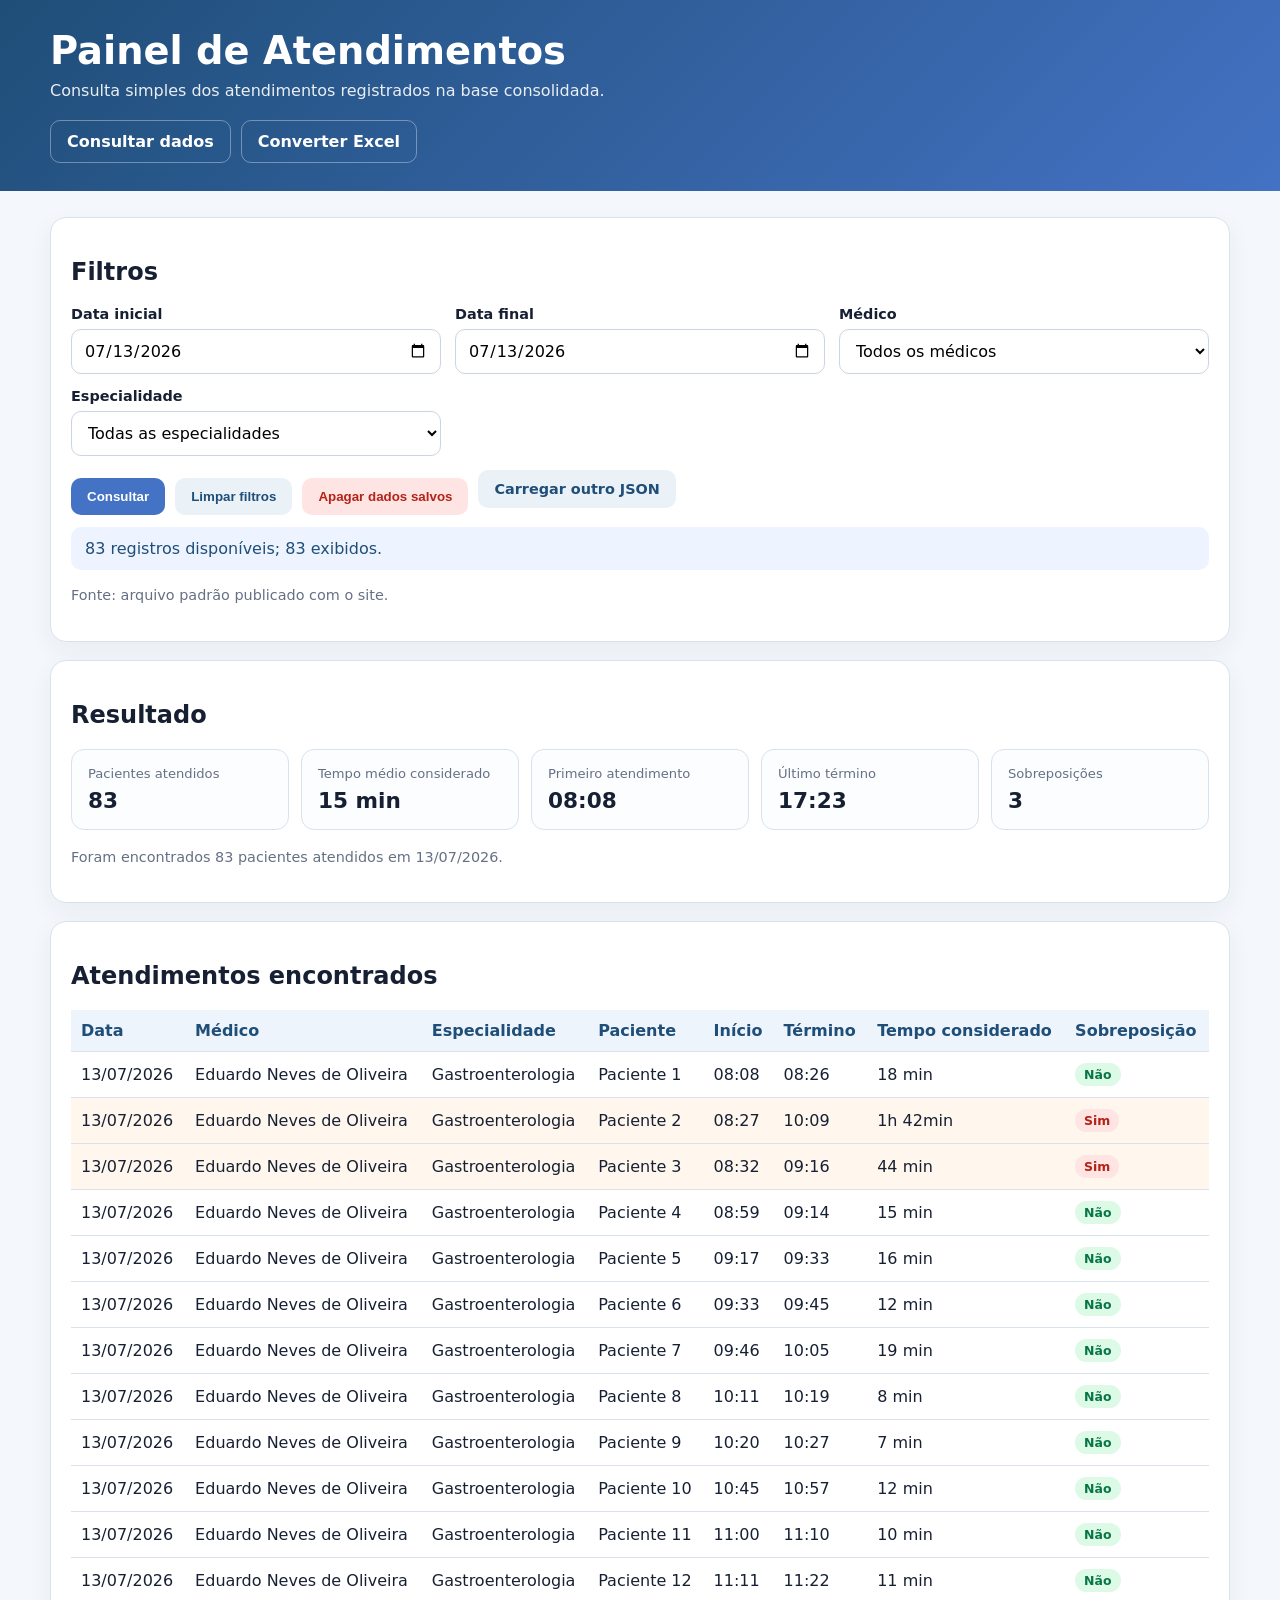
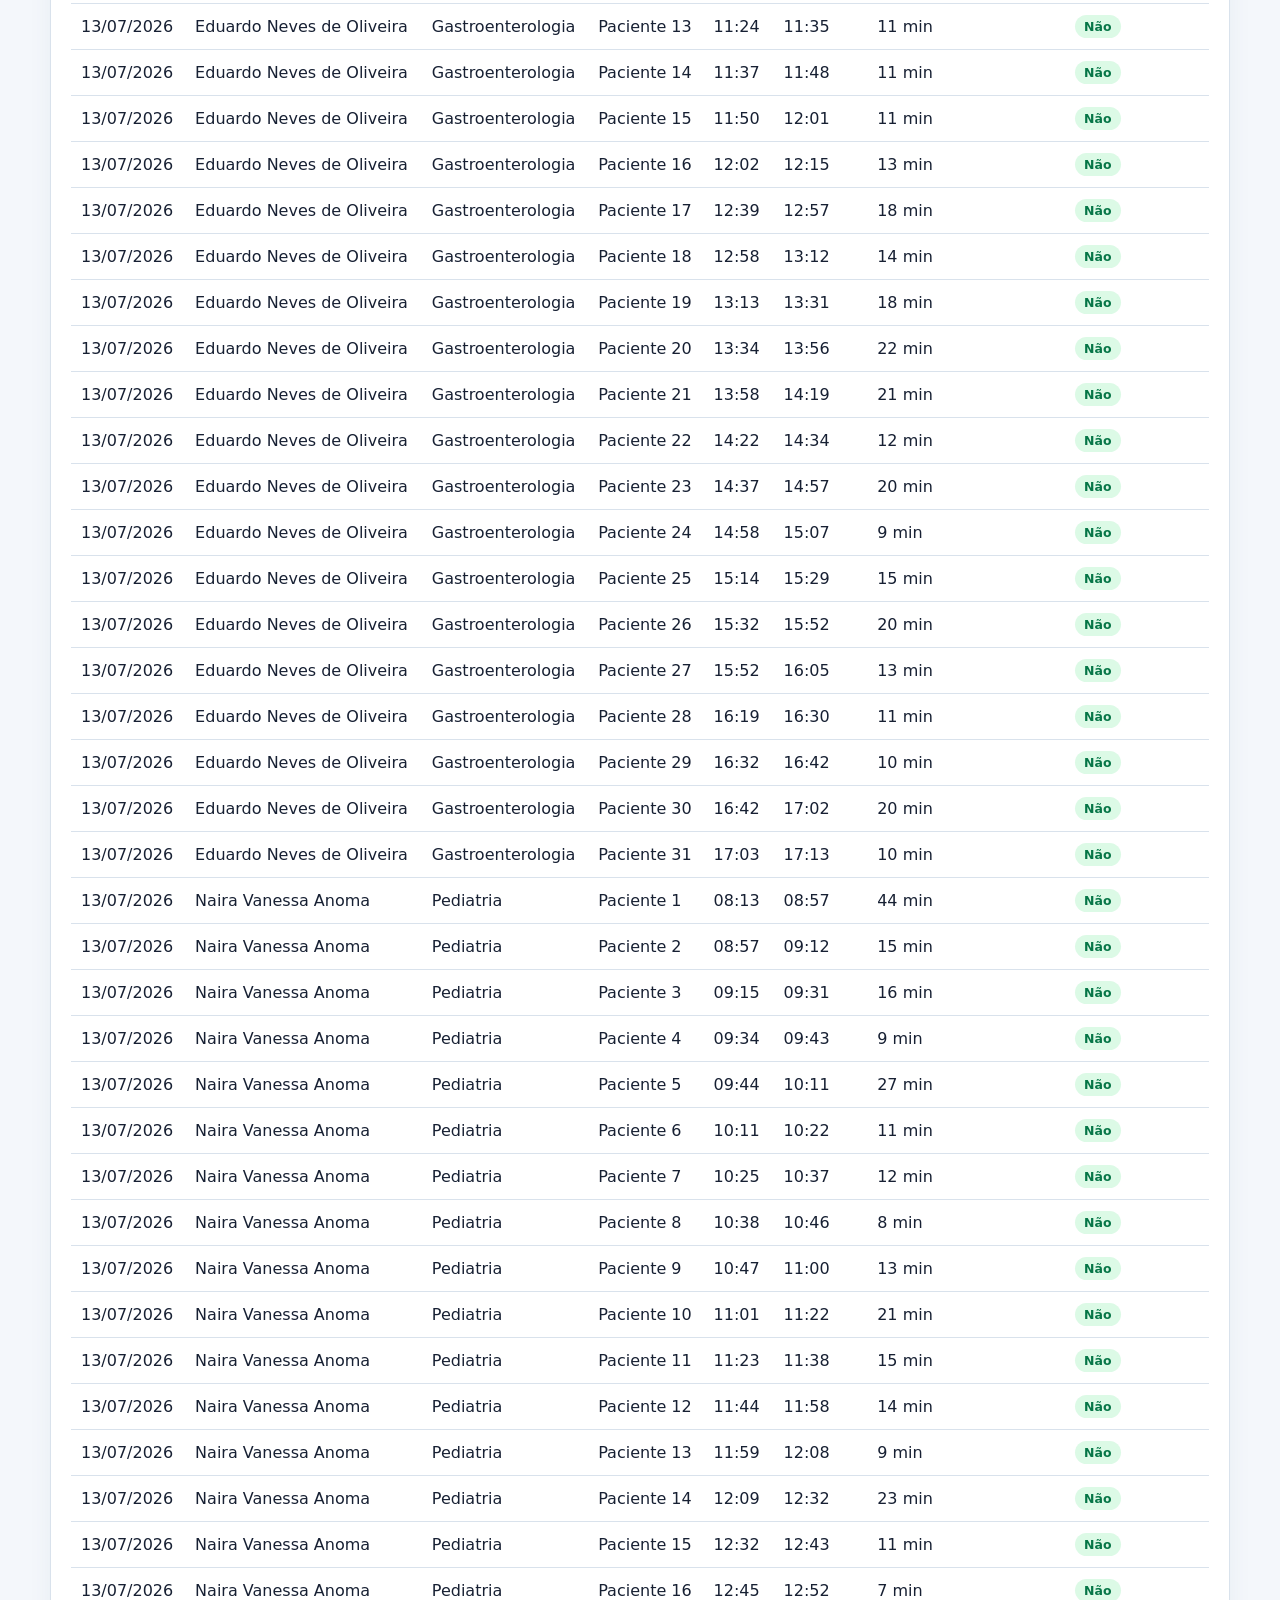
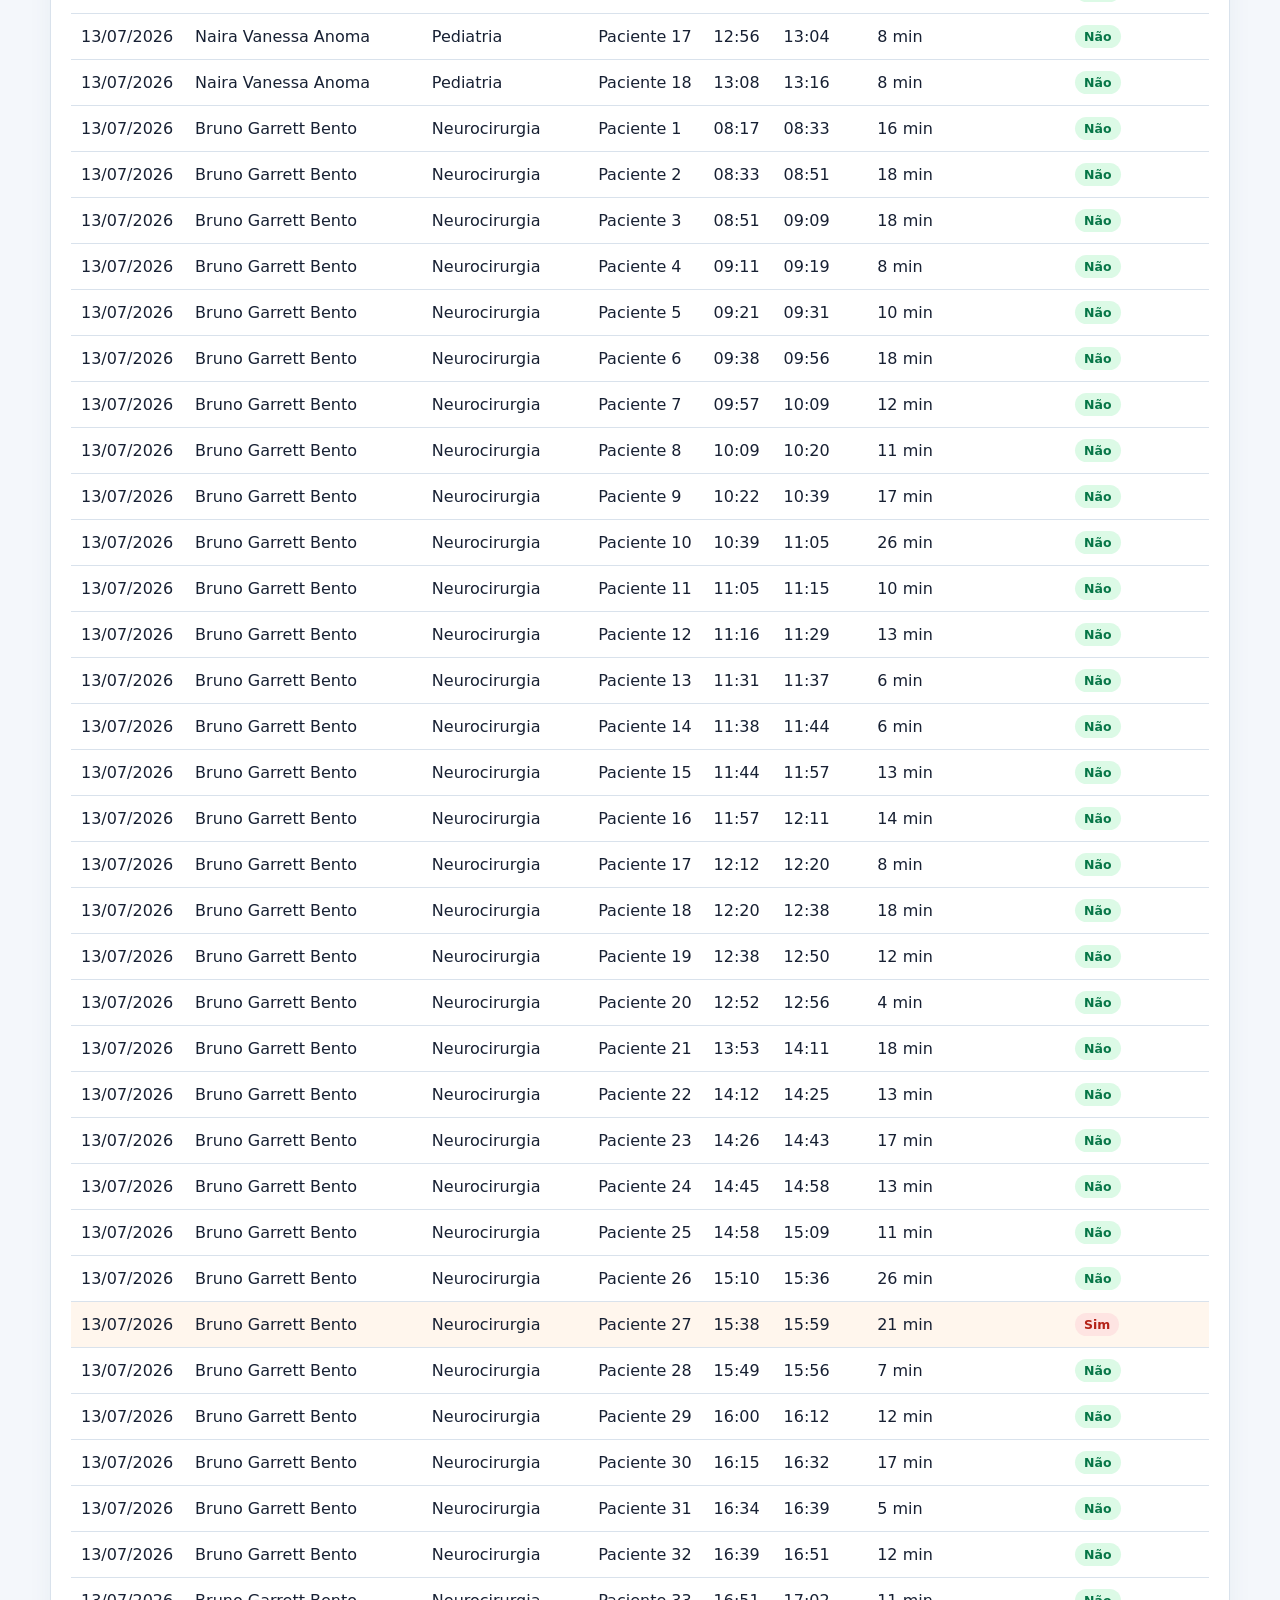
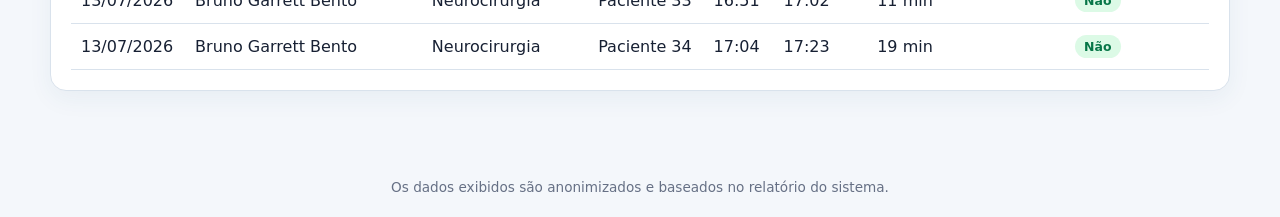
==== index.html @ b9edc555 "Add files via upload" ====
<!doctype html>
<html lang="pt-BR">
<head>
  <meta charset="utf-8">
  <meta name="viewport" content="width=device-width,initial-scale=1">
  <title>Painel de Atendimentos</title>
  <link rel="stylesheet" href="styles.css">
</head>
<body>
<header>
  <div class="header-inner">
    <h1>Painel de Atendimentos</h1>
    <p>Consulta simples dos atendimentos registrados na base consolidada.</p>
    <nav>
      <a href="index.html">Consultar dados</a>
      <a href="converter.html">Converter Excel</a>
    </nav>
  </div>
</header>

<main>
  <section class="card">
    <h2>Filtros</h2>
    <div class="grid">
      <div class="field">
        <label for="startDateFilter">Data inicial</label>
        <input id="startDateFilter" type="date">
      </div>
      <div class="field">
        <label for="endDateFilter">Data final</label>
        <input id="endDateFilter" type="date">
      </div>
      <div class="field">
        <label for="doctorFilter">Médico</label>
        <select id="doctorFilter"><option value="">Todos os médicos</option></select>
      </div>
      <div class="field">
        <label for="specialtyFilter">Especialidade</label>
        <select id="specialtyFilter"><option value="">Todas as especialidades</option></select>
      </div>
      <div class="field full actions">
        <button id="applyButton" class="button">Consultar</button>
        <button id="clearButton" class="button secondary">Limpar filtros</button>
        <button id="clearSavedButton" class="button danger">Apagar dados salvos</button>
        <label class="button secondary" for="jsonFile">Carregar outro JSON</label>
        <input id="jsonFile" class="hidden" type="file" accept=".json">
      </div>
    </div>
    <div id="status" class="status">Carregando dados...</div>
    <p id="sourceInfo" class="note"></p>
  </section>

  <section class="card">
    <h2>Resultado</h2>
    <div class="kpis">
      <div class="kpi"><span>Pacientes atendidos</span><strong id="patientCount">0</strong></div>
      <div class="kpi"><span>Tempo médio considerado</span><strong id="averageTime">—</strong></div>
      <div class="kpi"><span>Primeiro atendimento</span><strong id="firstTime">—</strong></div>
      <div class="kpi"><span>Último término</span><strong id="lastTime">—</strong></div>
      <div class="kpi"><span>Sobreposições</span><strong id="overlapCount">0</strong></div>
    </div>
    <p id="answerText" class="note" style="margin-top:16px"></p>
  </section>

  <section class="card">
    <h2>Atendimentos encontrados</h2>
    <div class="table-wrap">
      <table>
        <thead>
          <tr>
            <th>Data</th><th>Médico</th><th>Especialidade</th><th>Paciente</th>
            <th>Início</th><th>Término</th><th>Tempo considerado</th><th>Sobreposição</th>
          </tr>
        </thead>
        <tbody id="resultsBody"></tbody>
      </table>
    </div>
  </section>
</main>

<footer>Os dados exibidos são anonimizados e baseados no relatório do sistema.</footer>
<script src="painel.js"></script>
</body>
</html>
---- styles.css ----
:root {
  --bg: #f4f7fb;
  --card: #ffffff;
  --primary: #1f4e78;
  --primary-2: #4472c4;
  --text: #172033;
  --muted: #667085;
  --line: #d9e2ec;
  --warning: #fff4df;
  --danger: #b42318;
  --success: #067647;
}
* { box-sizing: border-box; }
body {
  margin: 0;
  font-family: Inter, system-ui, -apple-system, BlinkMacSystemFont, "Segoe UI", sans-serif;
  background: var(--bg);
  color: var(--text);
}
header {
  background: linear-gradient(135deg, var(--primary), var(--primary-2));
  color: white;
  padding: 28px 20px;
}
.header-inner, main {
  width: min(1180px, calc(100% - 32px));
  margin: 0 auto;
}
h1 { margin: 0 0 8px; font-size: clamp(1.6rem, 3vw, 2.4rem); }
header p { margin: 0; opacity: .9; }
nav {
  display: flex;
  flex-wrap: wrap;
  gap: 10px;
  margin-top: 20px;
}
nav a, .button {
  display: inline-flex;
  align-items: center;
  justify-content: center;
  border: 0;
  border-radius: 10px;
  padding: 11px 16px;
  font-weight: 700;
  cursor: pointer;
  text-decoration: none;
  transition: .2s ease;
}
nav a {
  color: white;
  border: 1px solid rgba(255,255,255,.35);
}
nav a:hover { background: rgba(255,255,255,.14); }
main { padding: 26px 0 48px; }
.card {
  background: var(--card);
  border: 1px solid var(--line);
  border-radius: 16px;
  padding: 20px;
  box-shadow: 0 8px 24px rgba(31, 78, 120, .06);
  margin-bottom: 18px;
}
.grid {
  display: grid;
  grid-template-columns: repeat(12, 1fr);
  gap: 14px;
}
.field { grid-column: span 4; }
.field.full { grid-column: 1 / -1; }
label {
  display: block;
  font-weight: 700;
  font-size: .9rem;
  margin-bottom: 7px;
}
input, select {
  width: 100%;
  border: 1px solid #cbd5e1;
  border-radius: 10px;
  padding: 11px 12px;
  background: white;
  font: inherit;
}
input:focus, select:focus {
  outline: 3px solid rgba(68,114,196,.16);
  border-color: var(--primary-2);
}
.button {
  background: var(--primary-2);
  color: white;
}
.button:hover { filter: brightness(.94); }
.button.secondary {
  background: #eaf2f8;
  color: var(--primary);
}
.button.danger {
  background: #fee4e2;
  color: var(--danger);
}
.actions { display: flex; flex-wrap: wrap; gap: 10px; align-items: end; }
.drop-zone {
  border: 2px dashed #9fb3c8;
  border-radius: 14px;
  padding: 30px;
  text-align: center;
  background: #f8fbff;
}
.drop-zone.dragging {
  border-color: var(--primary-2);
  background: #eef5ff;
}
.status {
  margin-top: 12px;
  padding: 12px 14px;
  border-radius: 10px;
  background: #eef4ff;
  color: var(--primary);
}
.status.error { background: #fee4e2; color: var(--danger); }
.kpis {
  display: grid;
  grid-template-columns: repeat(5, minmax(0, 1fr));
  gap: 12px;
}
.kpi {
  padding: 16px;
  border: 1px solid var(--line);
  border-radius: 13px;
  background: #fbfdff;
}
.kpi span {
  display: block;
  color: var(--muted);
  font-size: .82rem;
  margin-bottom: 7px;
}
.kpi strong { font-size: 1.35rem; }
.table-wrap { overflow-x: auto; }
table {
  width: 100%;
  border-collapse: collapse;
  min-width: 880px;
}
th, td {
  border-bottom: 1px solid var(--line);
  padding: 11px 10px;
  text-align: left;
  white-space: nowrap;
}
th {
  background: #eef4fb;
  color: var(--primary);
  position: sticky;
  top: 0;
}
tr.overlap { background: #fff6ed; }
.badge {
  display: inline-block;
  padding: 4px 9px;
  border-radius: 999px;
  font-size: .78rem;
  font-weight: 800;
}
.badge.yes { background: #fee4e2; color: var(--danger); }
.badge.no { background: #dcfae6; color: var(--success); }
.note {
  color: var(--muted);
  font-size: .9rem;
  line-height: 1.55;
}
.hidden { display: none !important; }
footer {
  color: var(--muted);
  text-align: center;
  padding: 22px;
  font-size: .85rem;
}
@media (max-width: 850px) {
  .field { grid-column: 1 / -1; }
  .kpis { grid-template-columns: repeat(2, minmax(0, 1fr)); }
}
@media (max-width: 520px) {
  .kpis { grid-template-columns: 1fr; }
  .card { padding: 15px; }
}
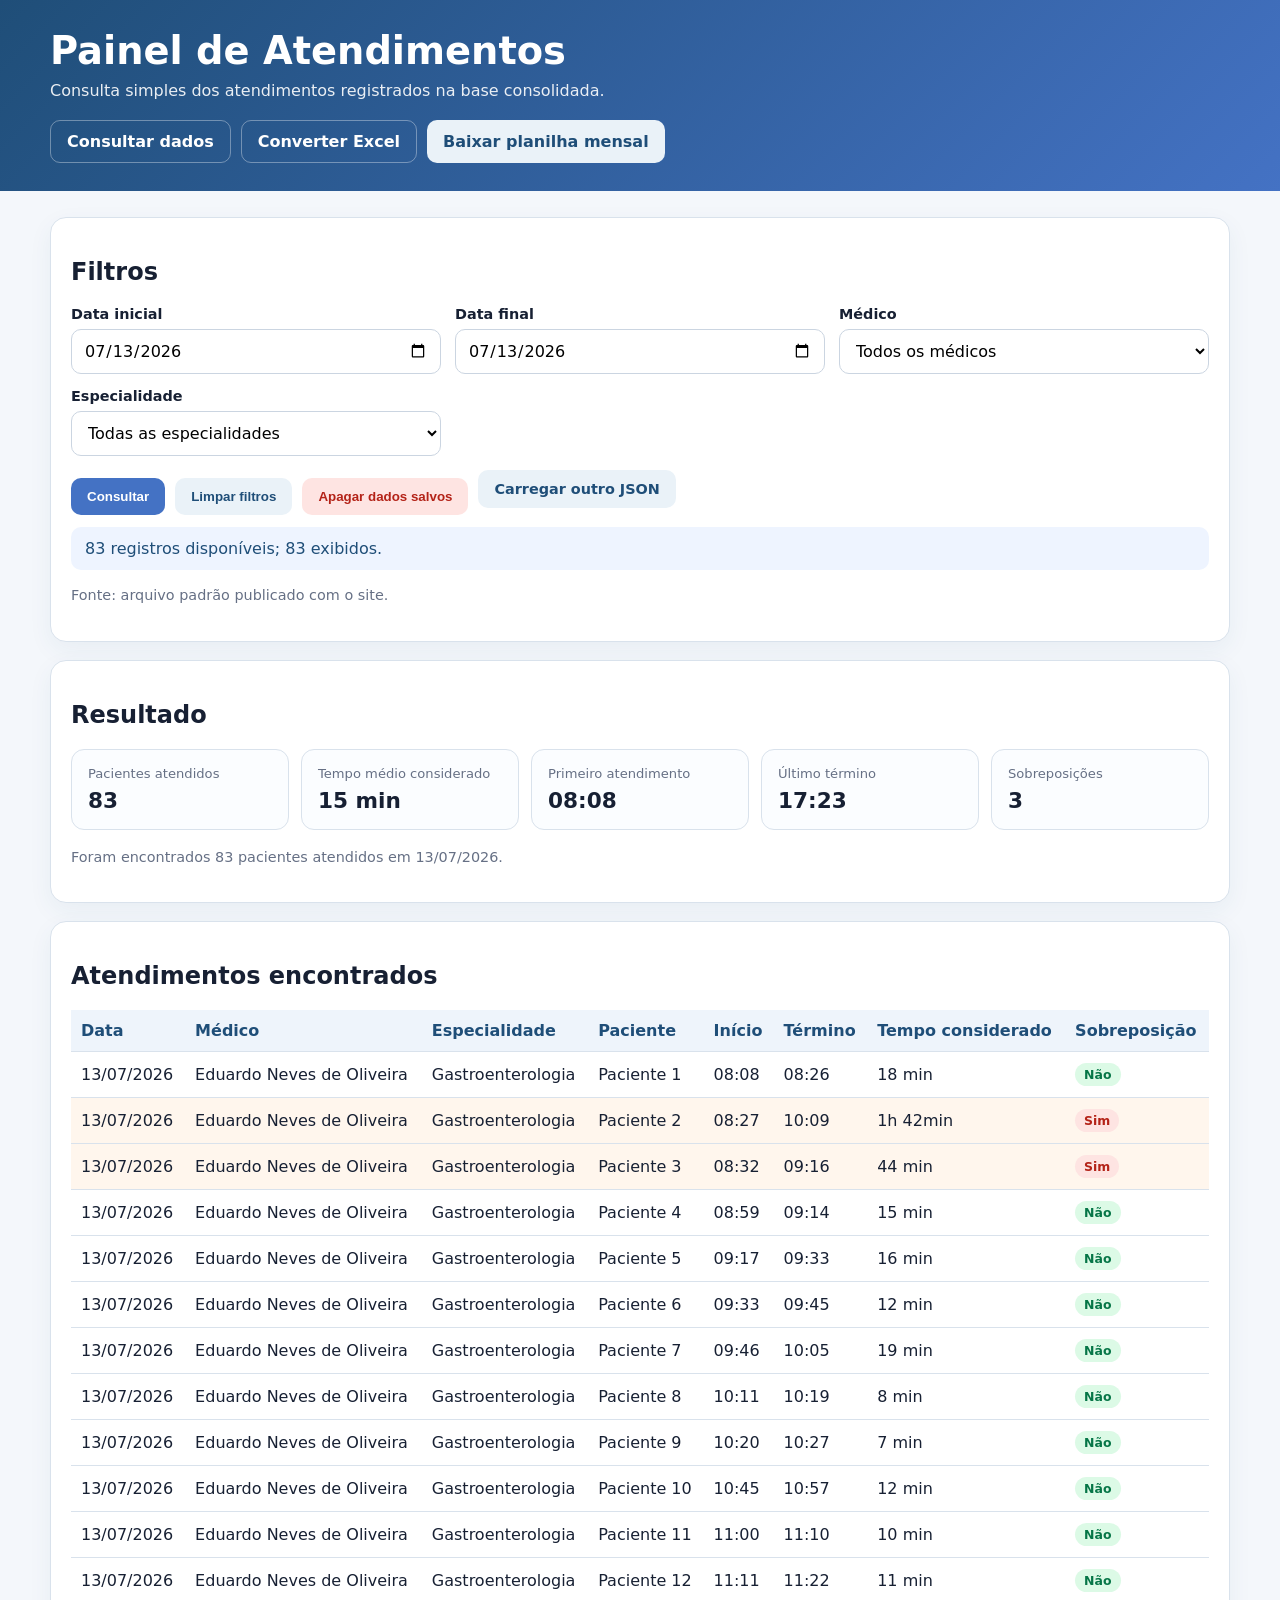
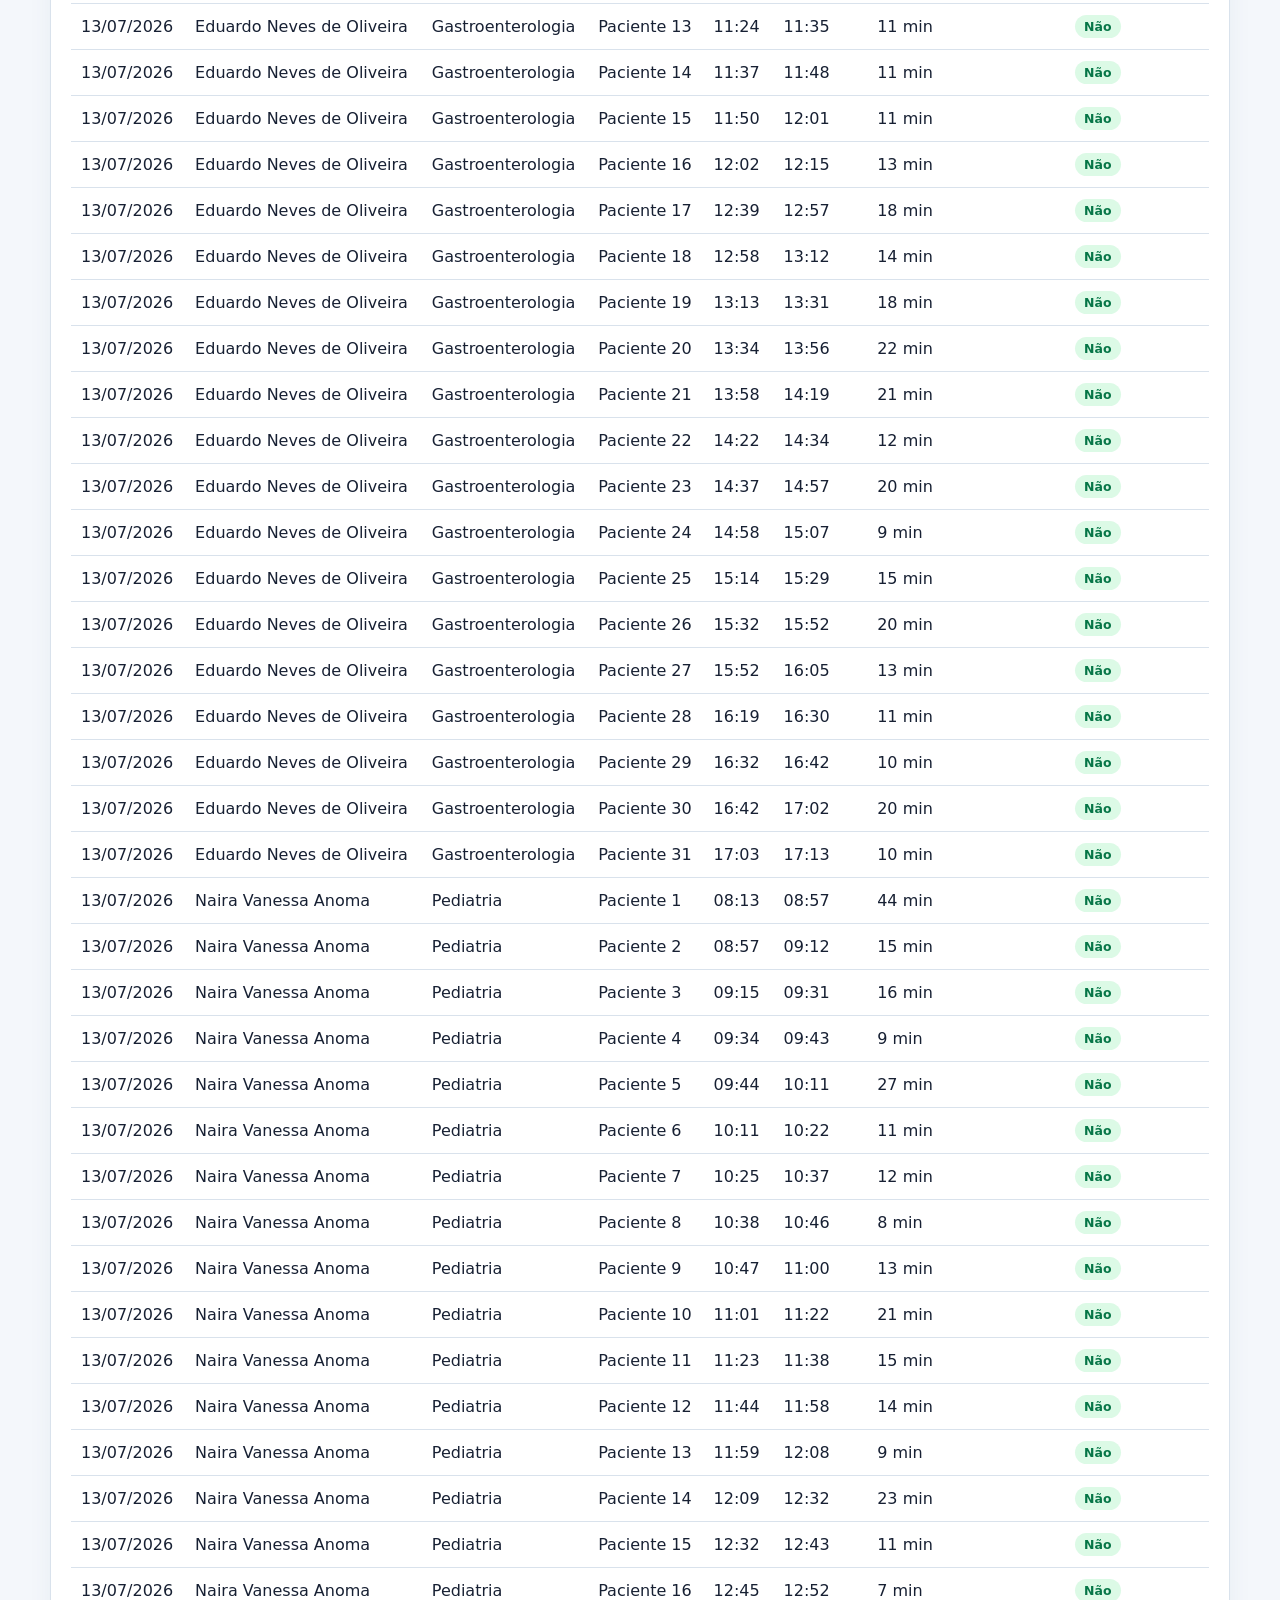
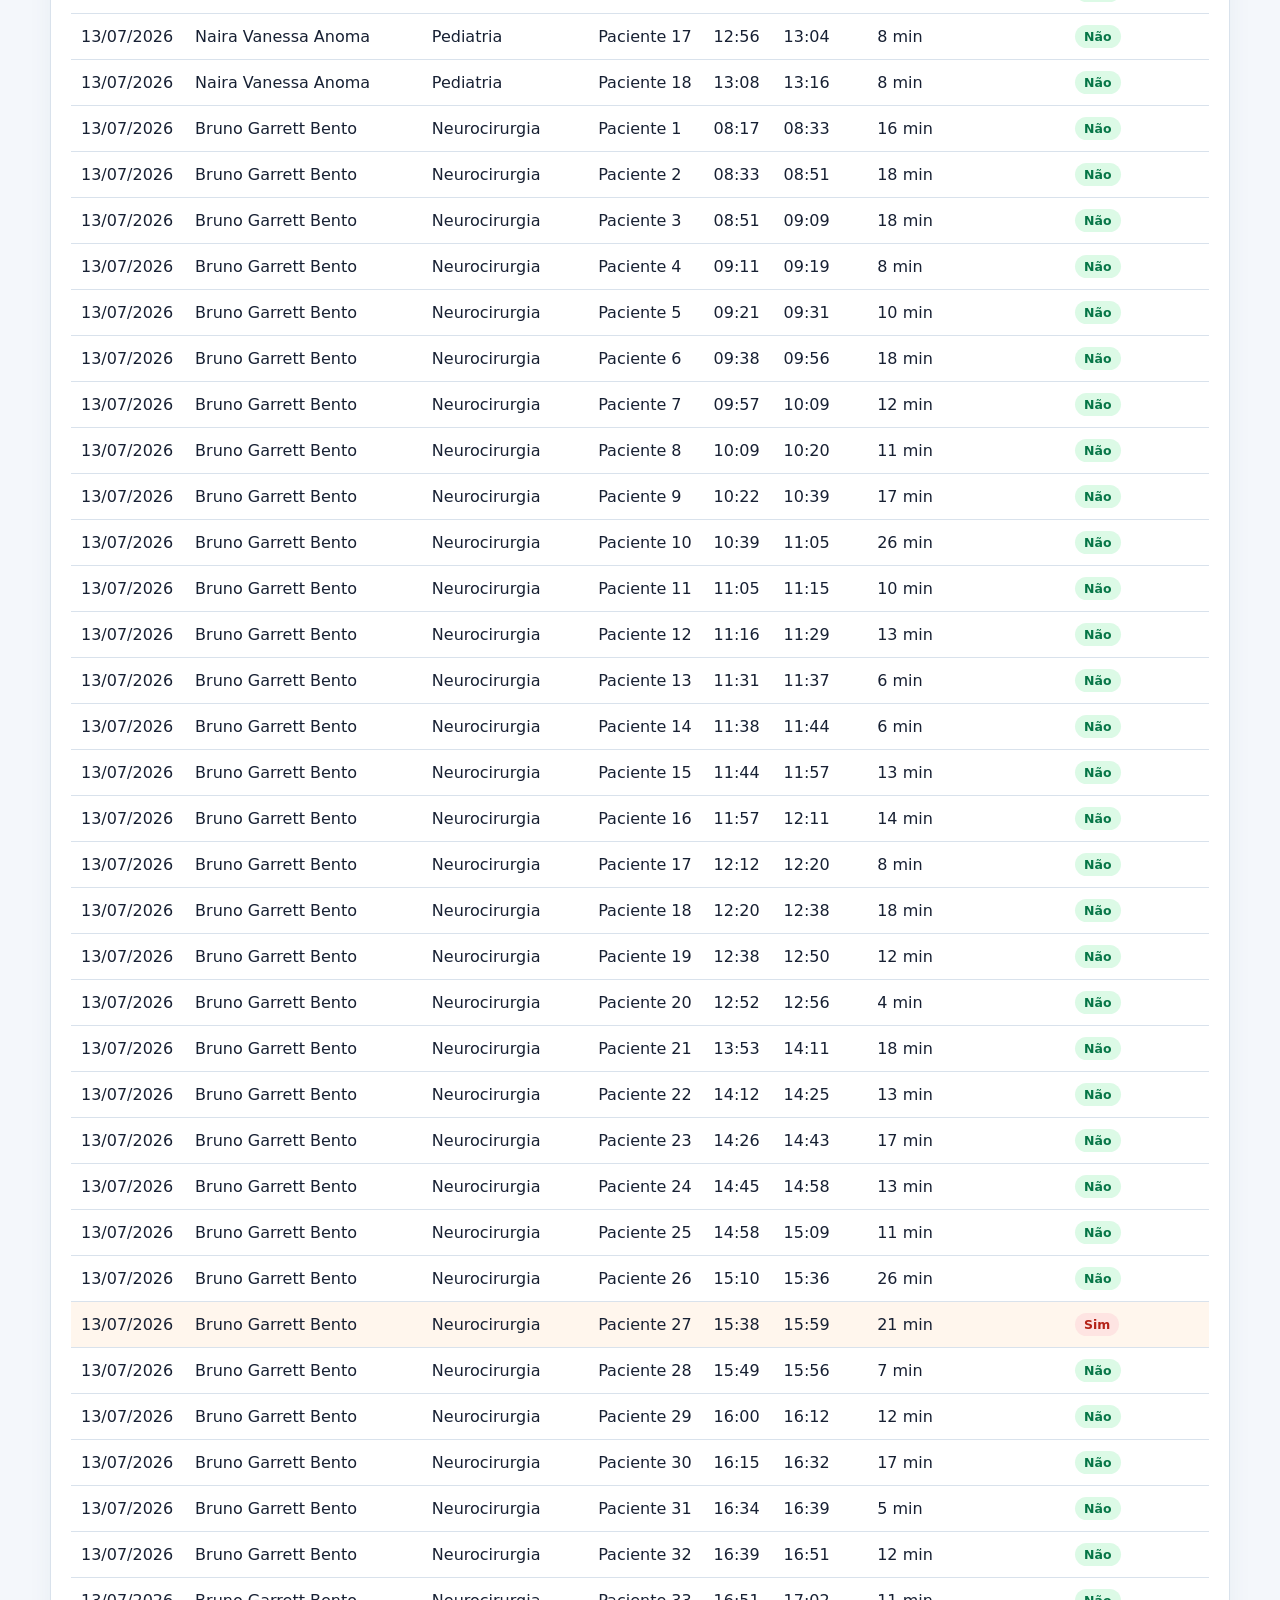
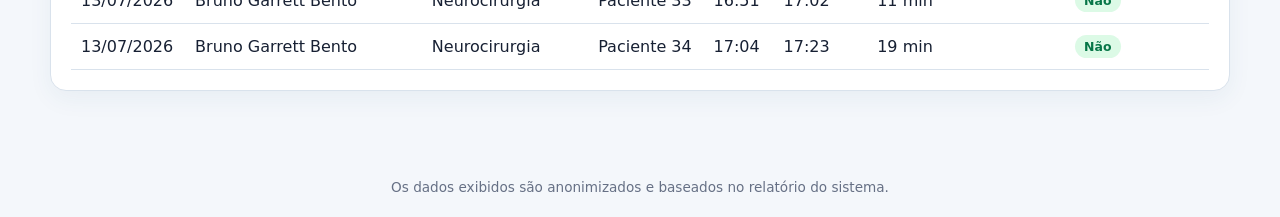
==== commit 333fbd3d: "Add files via upload" ====
--- a/index.html
+++ b/index.html
@@ -14,6 +14,9 @@
     <nav>
       <a href="index.html">Consultar dados</a>
       <a href="converter.html">Converter Excel</a>
+      <a class="button secondary" href="dados/Analise_Atendimentos_Julho_2026.xlsx" download>
+        Baixar planilha mensal
+      </a>
     </nav>
   </div>
 </header>
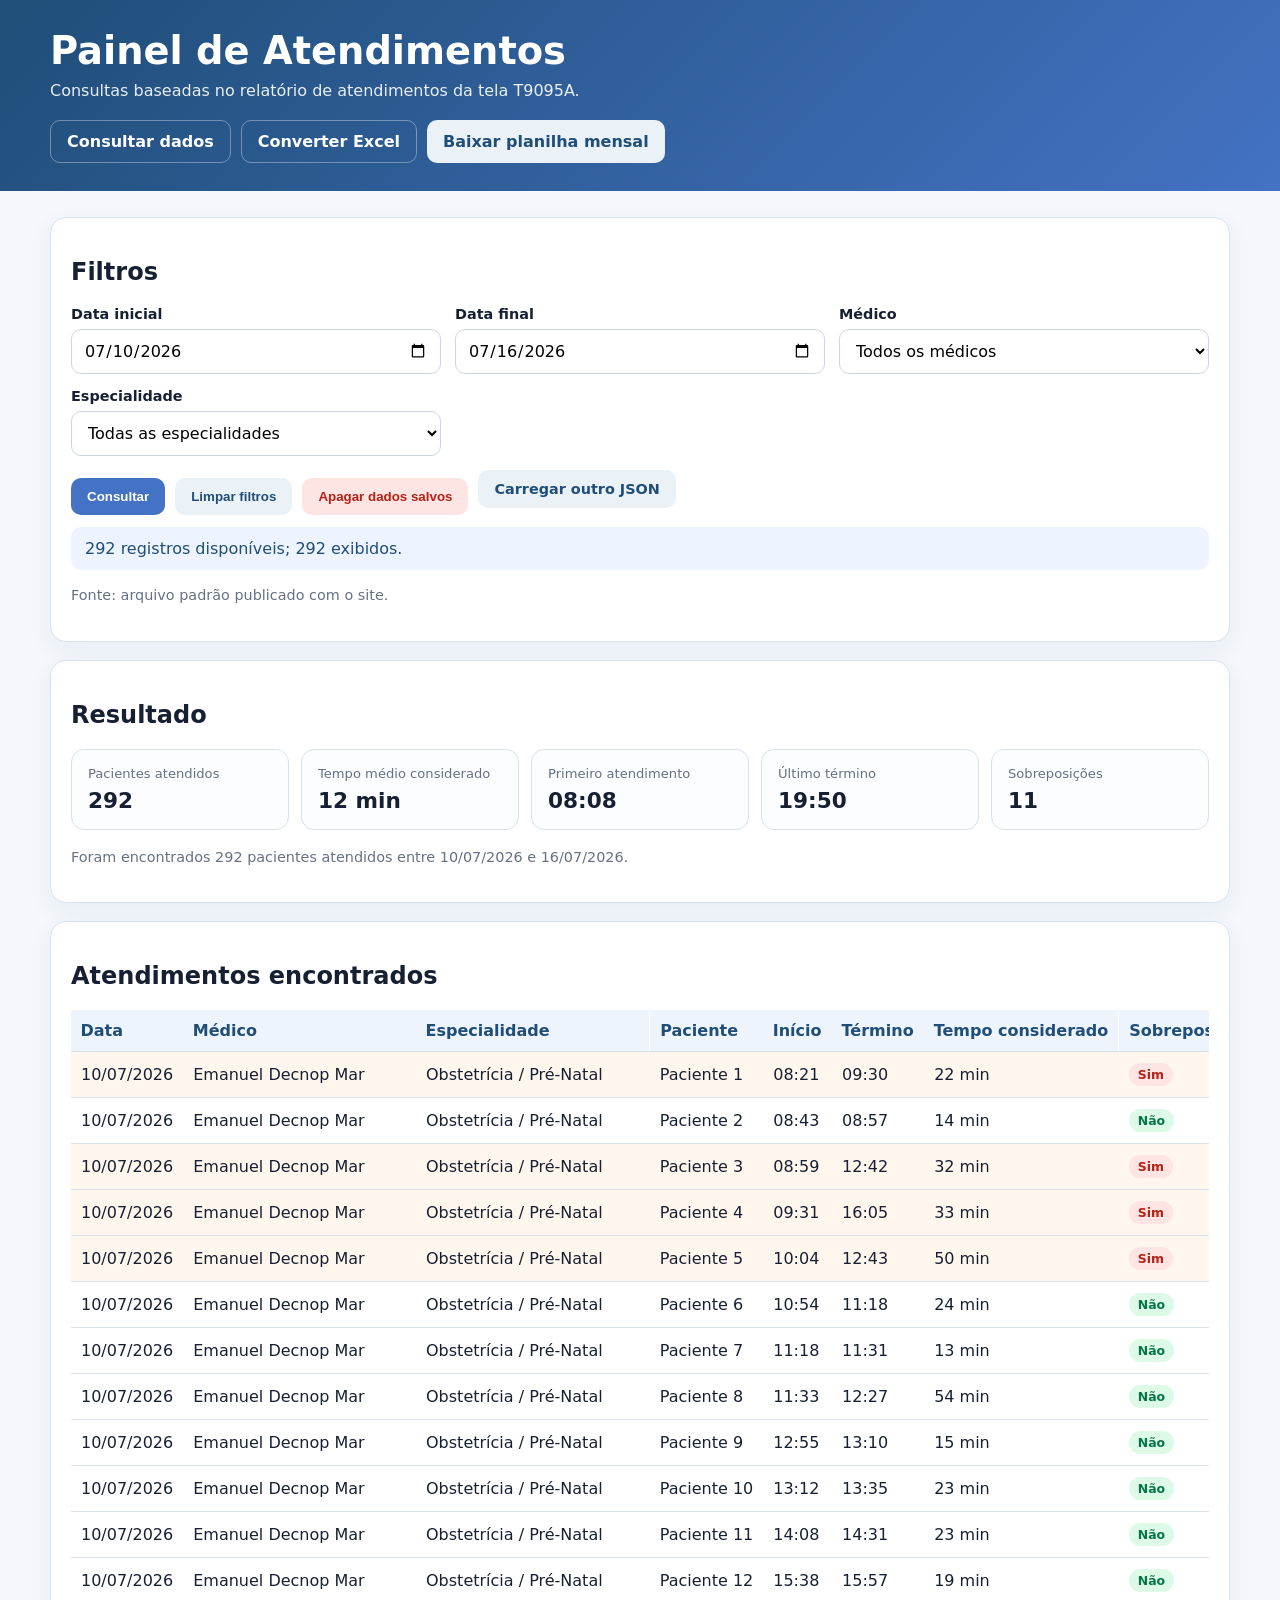
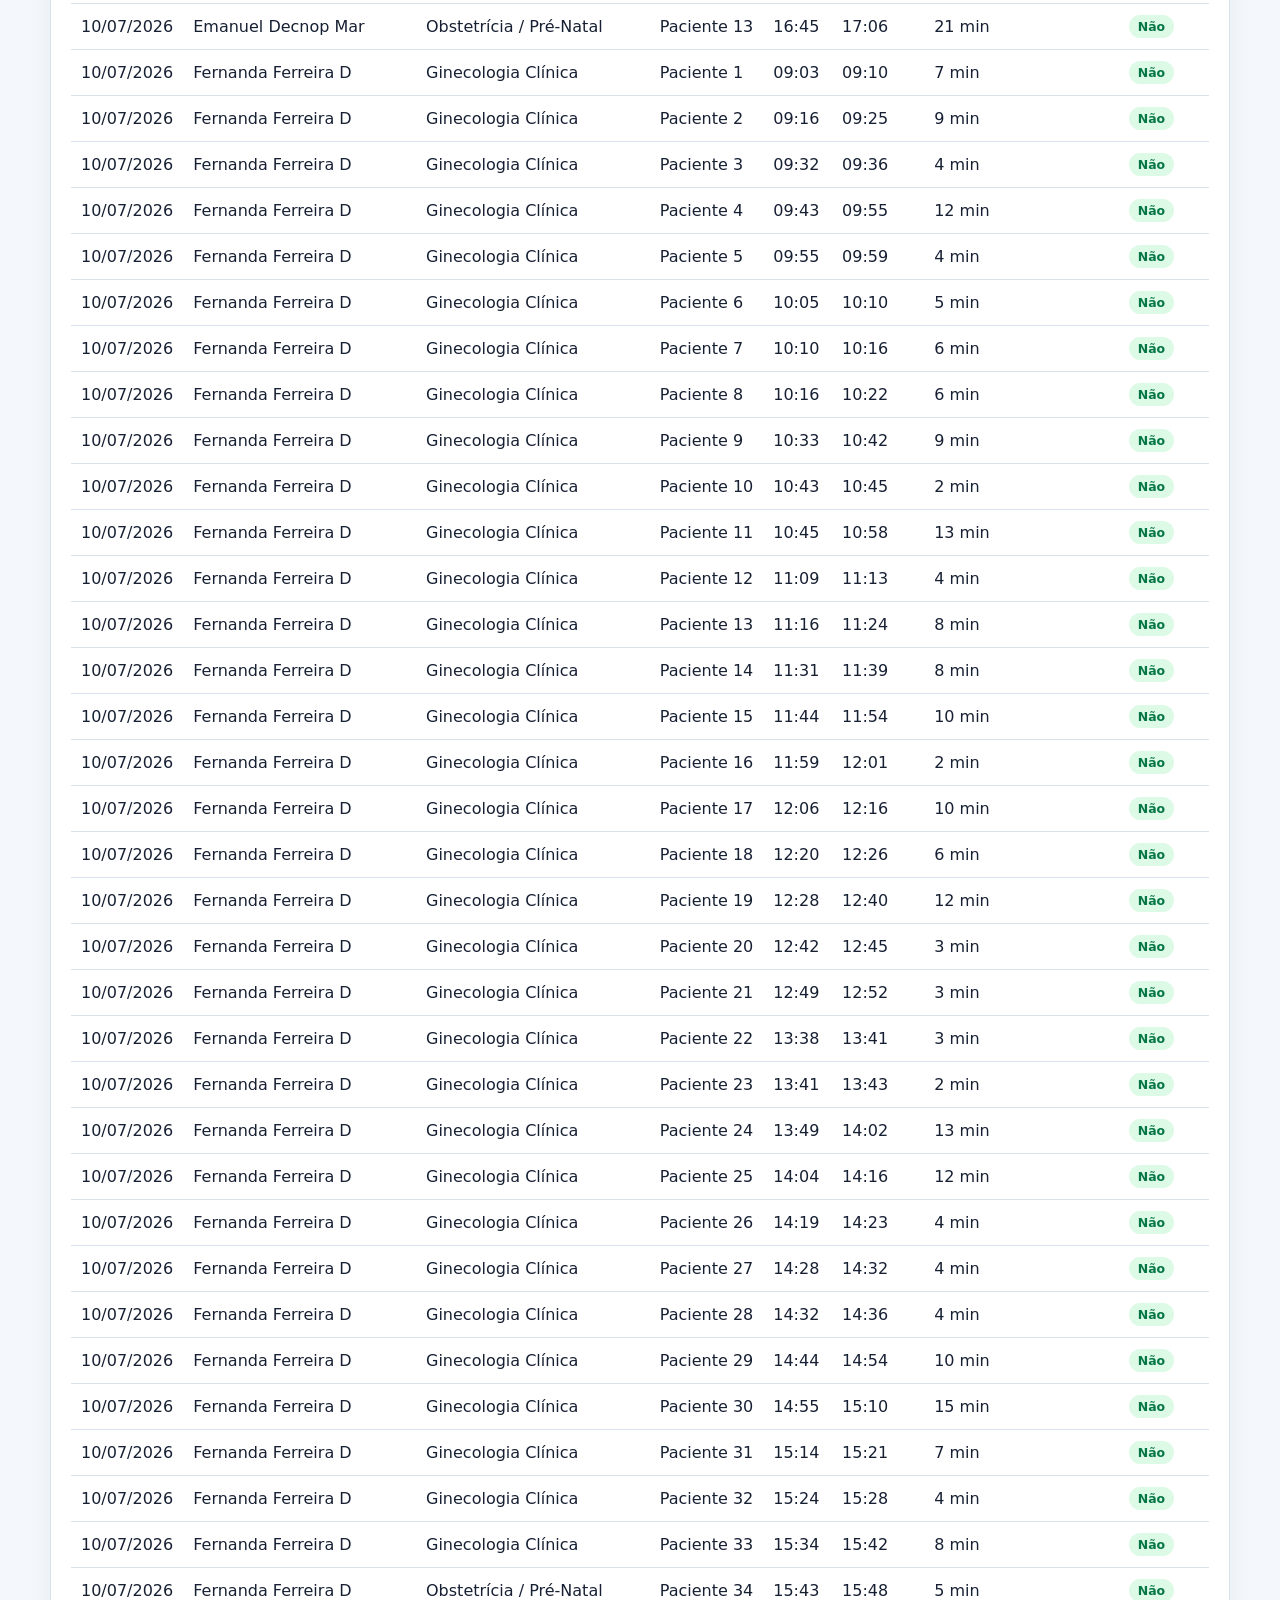
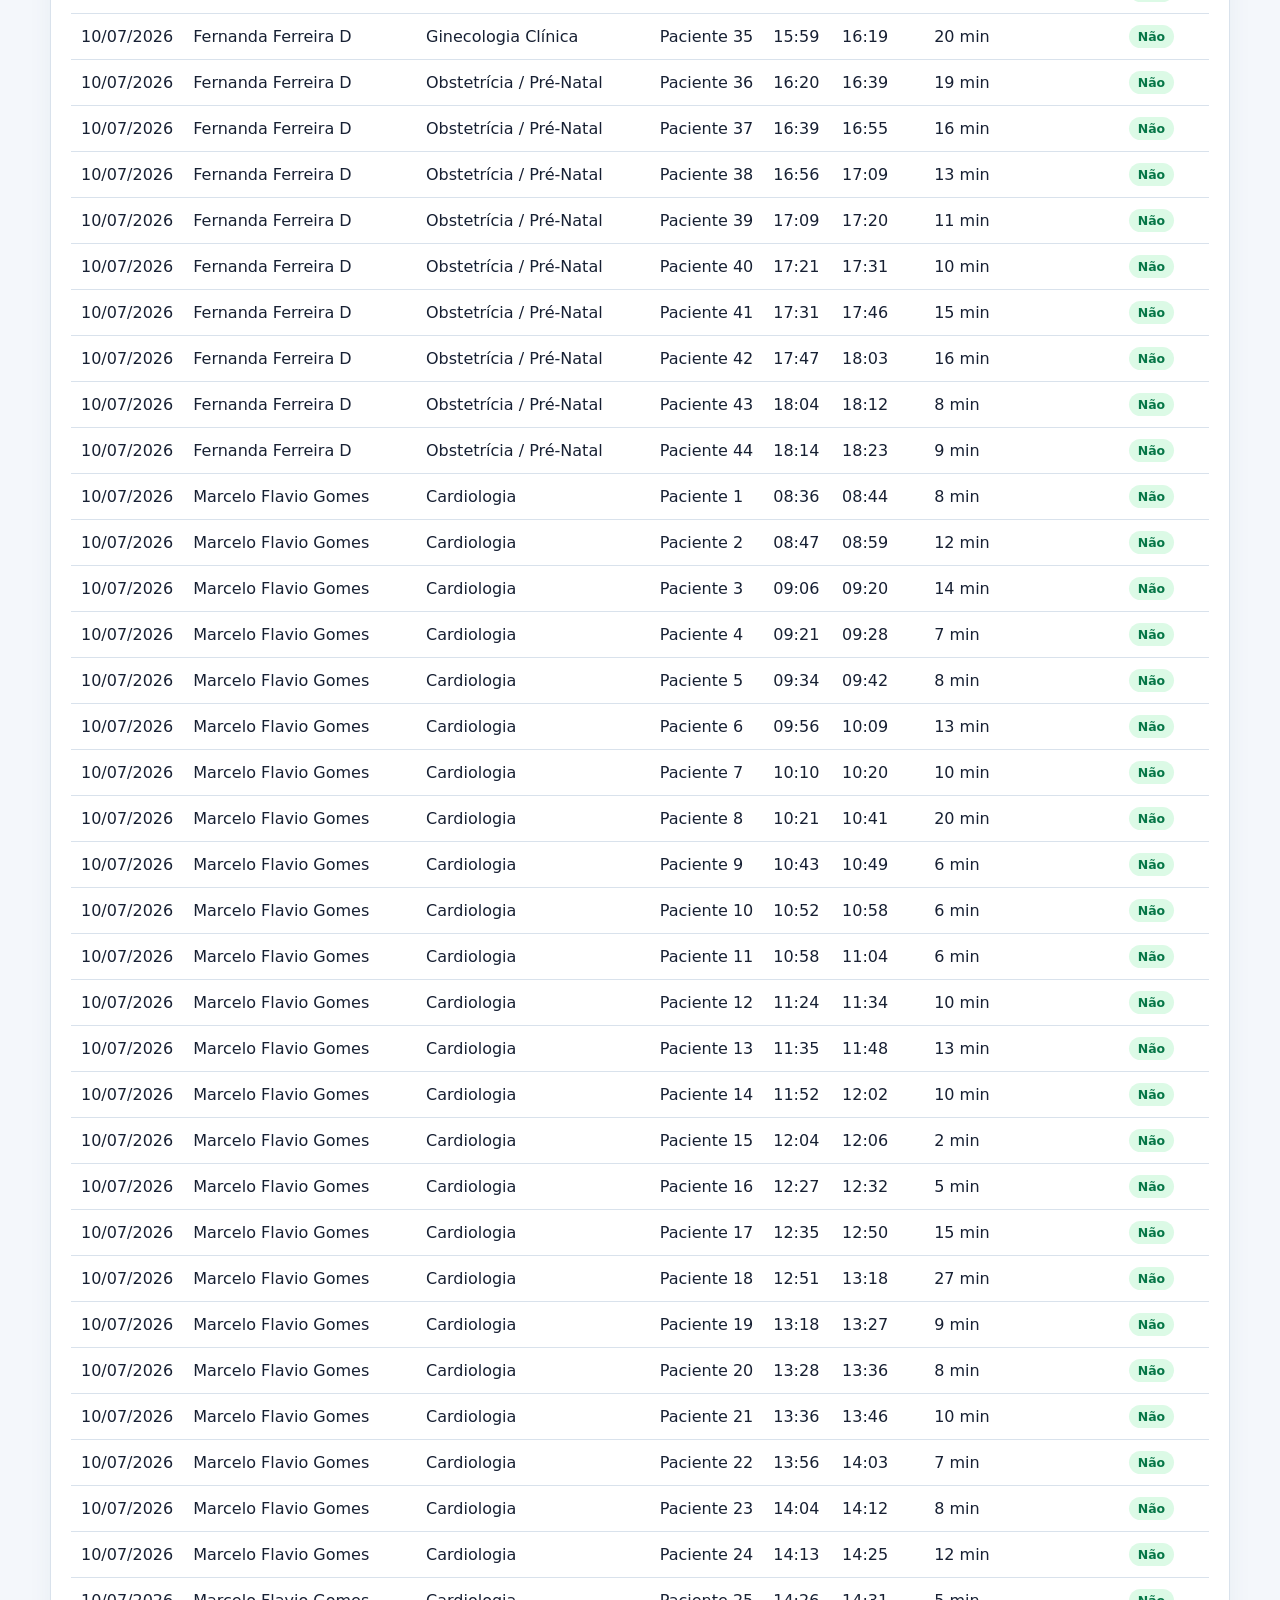
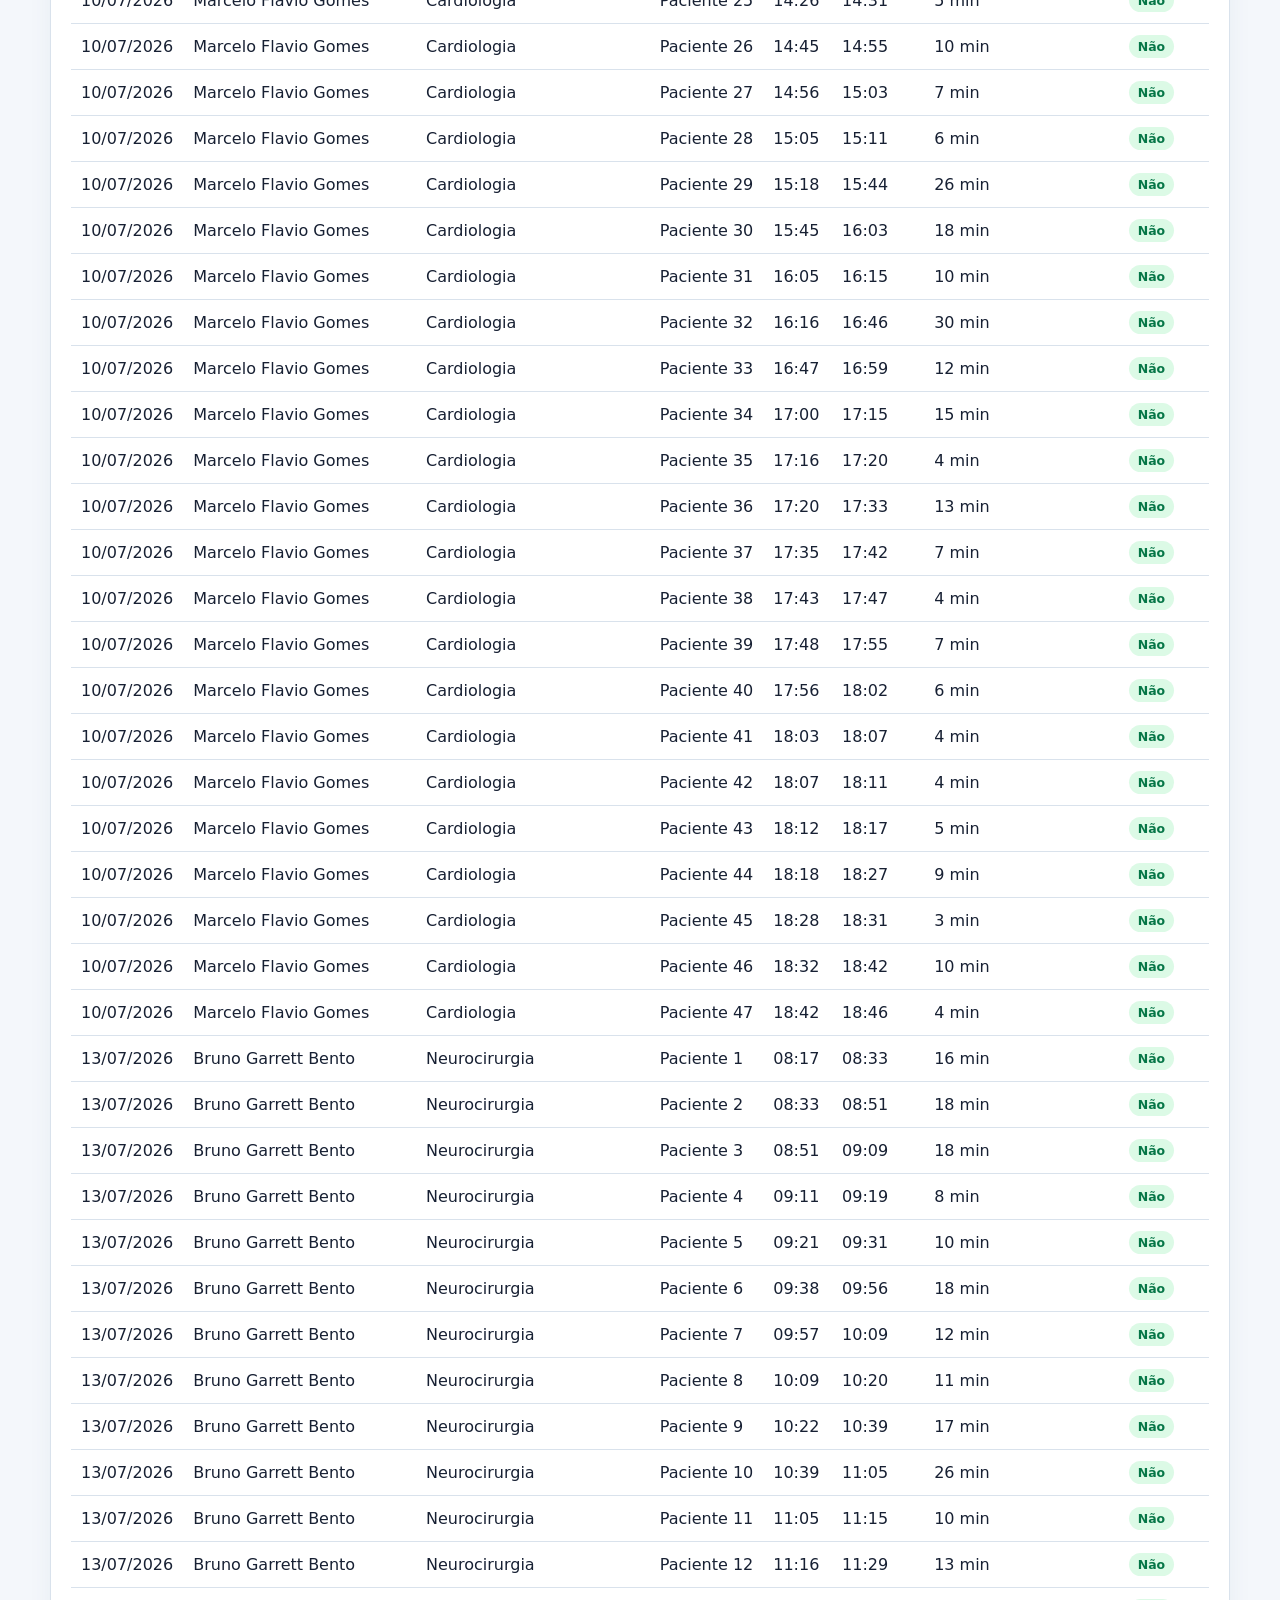
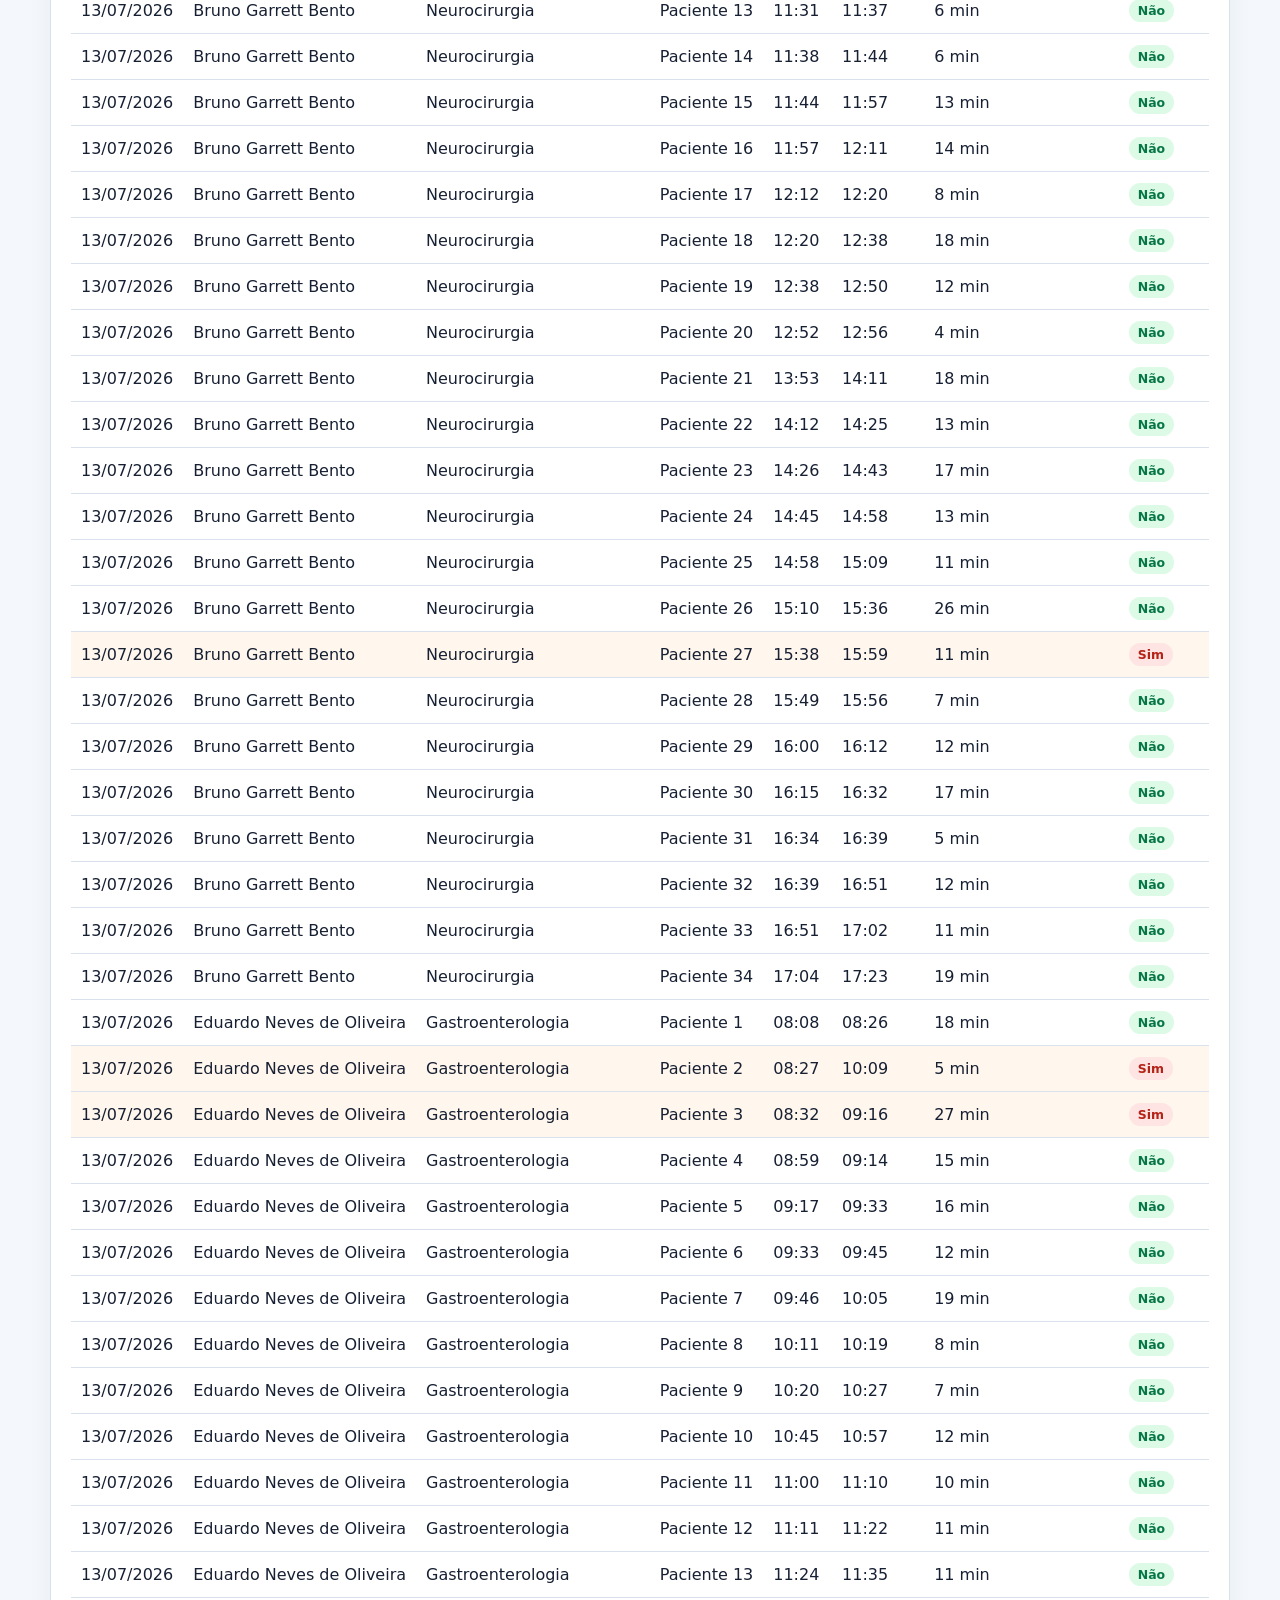
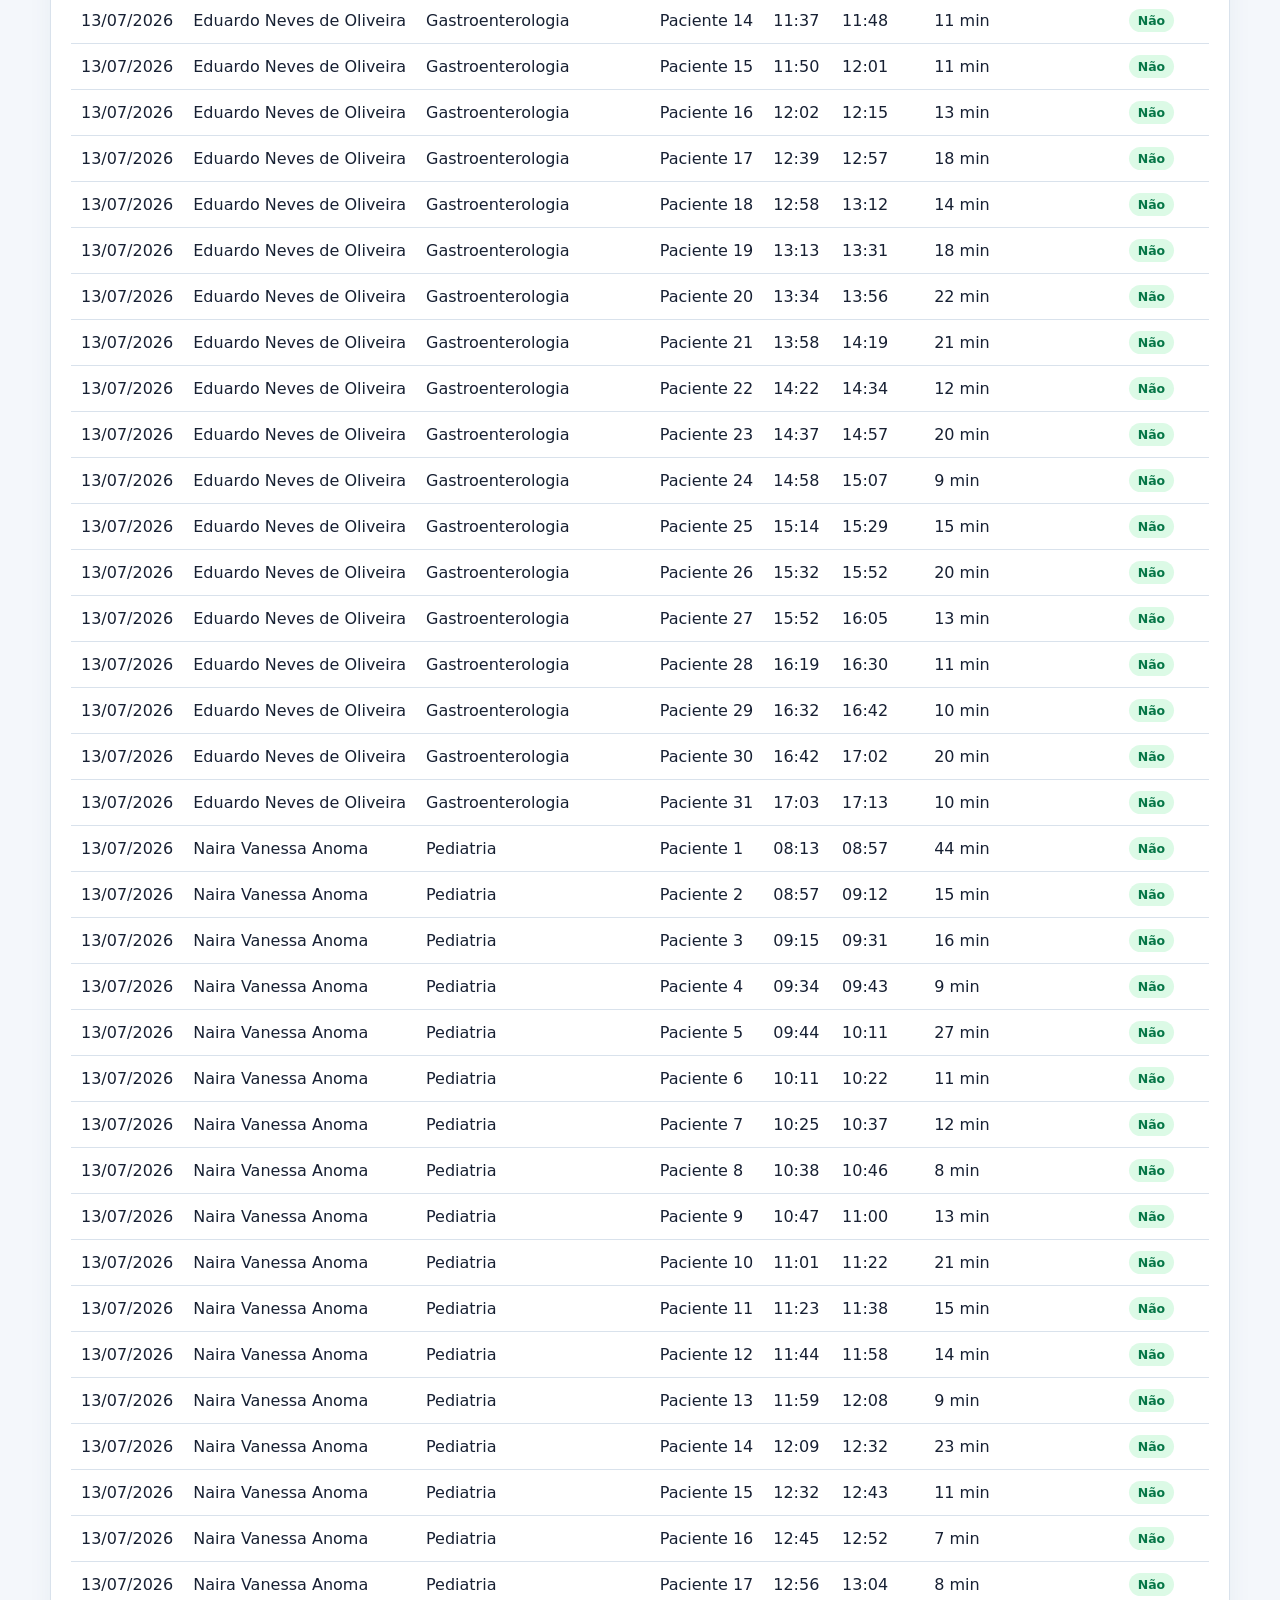
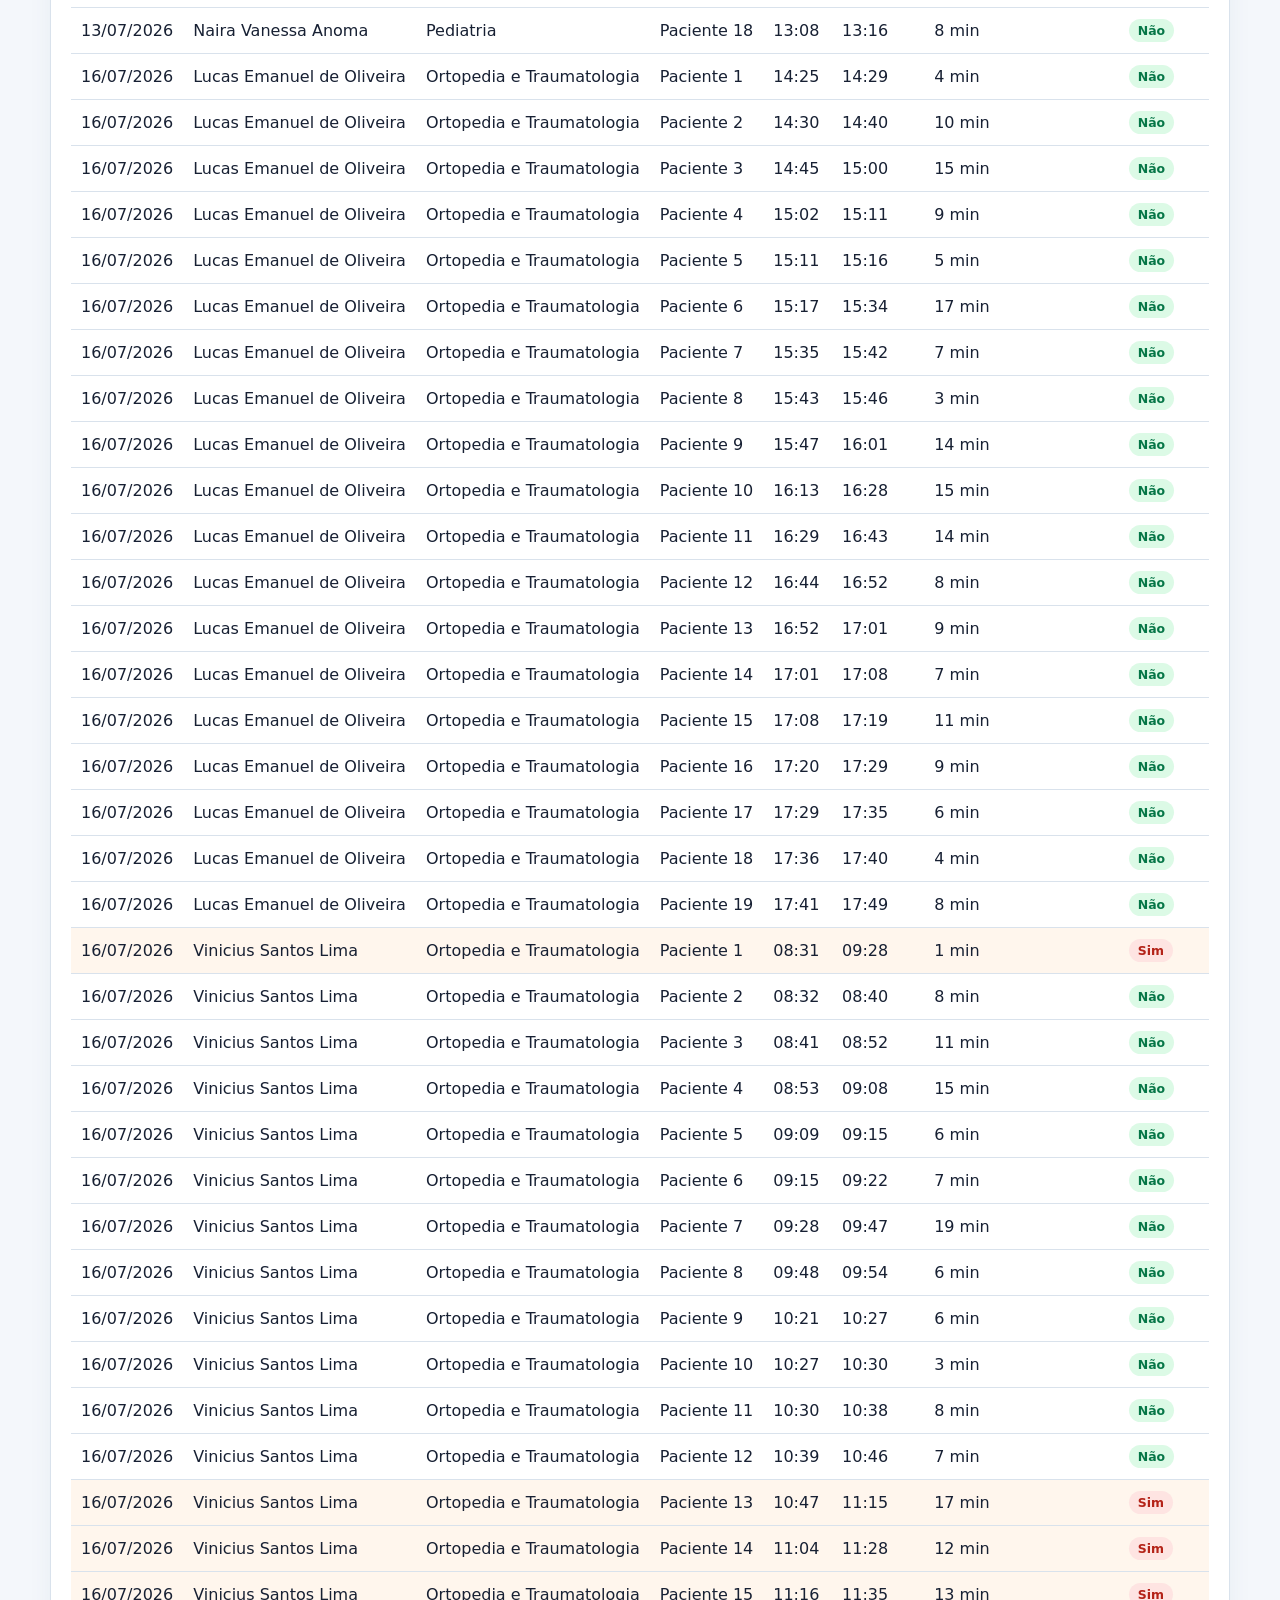
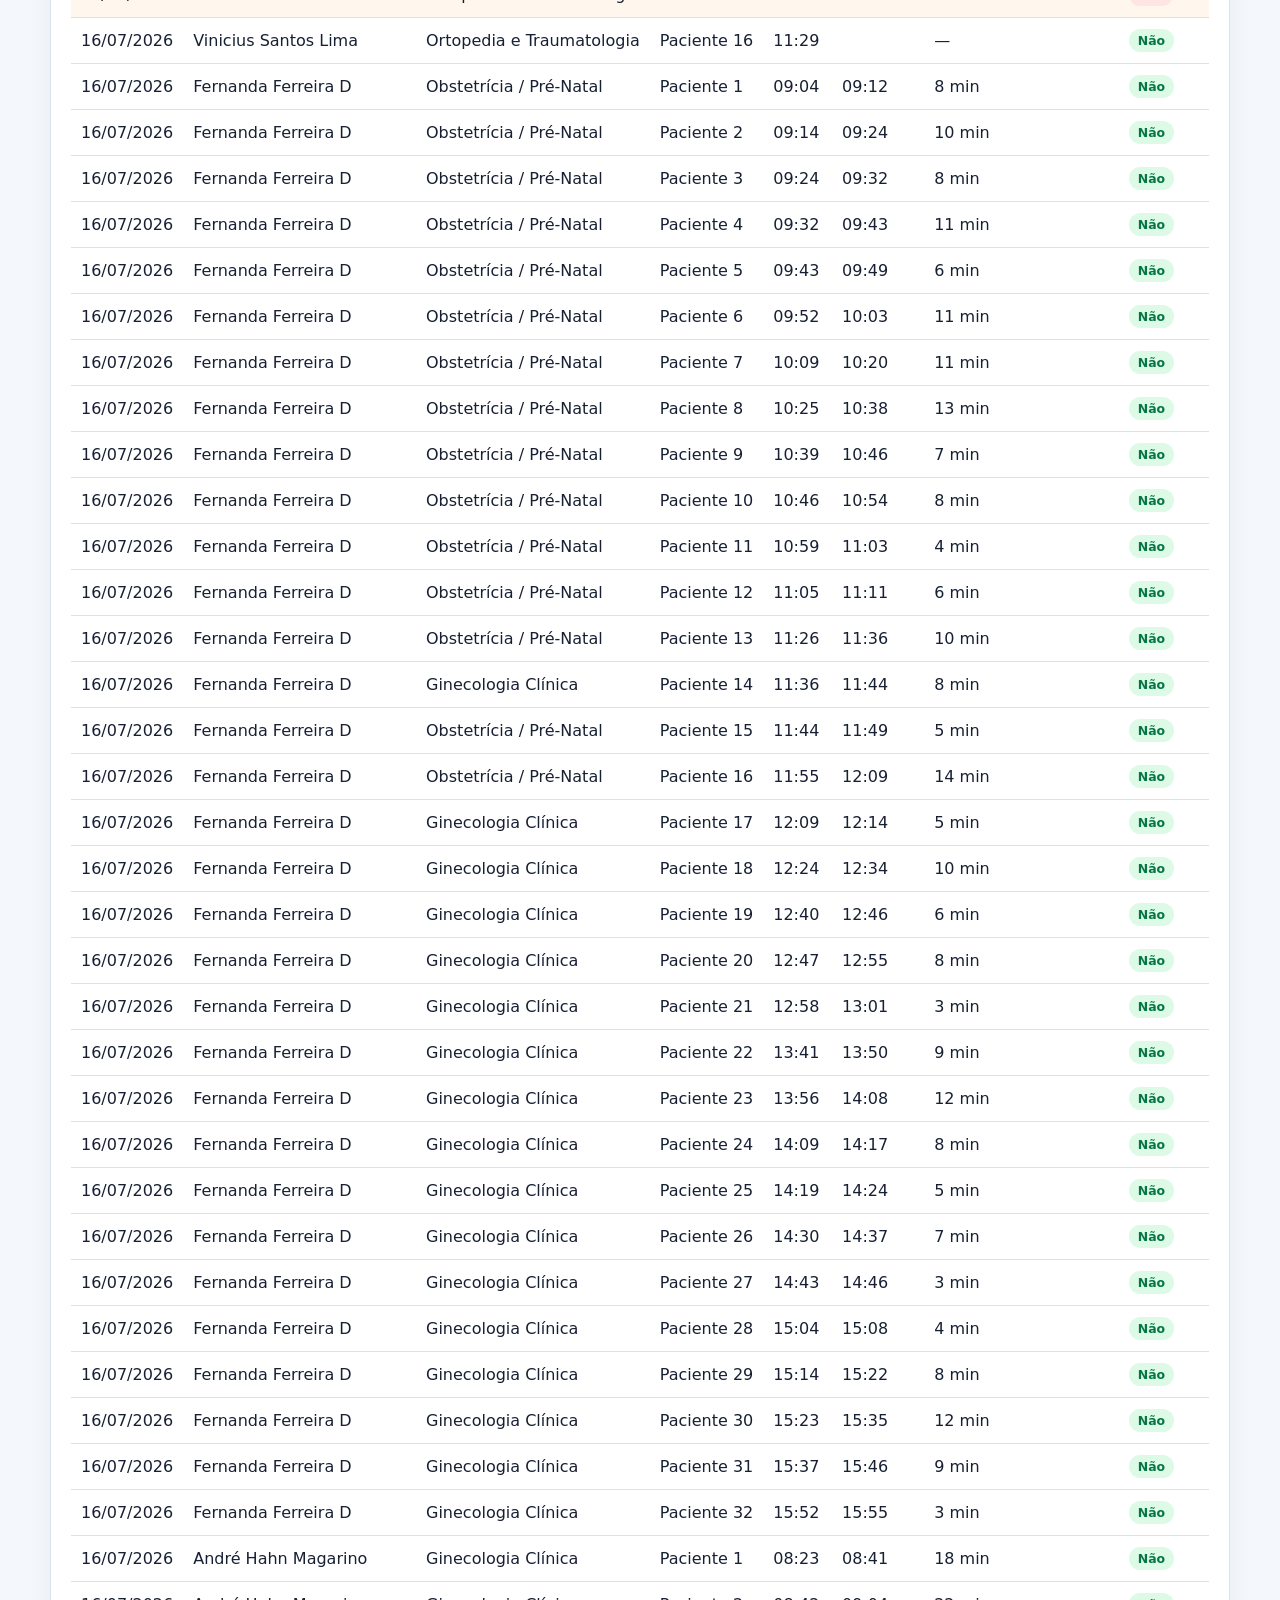
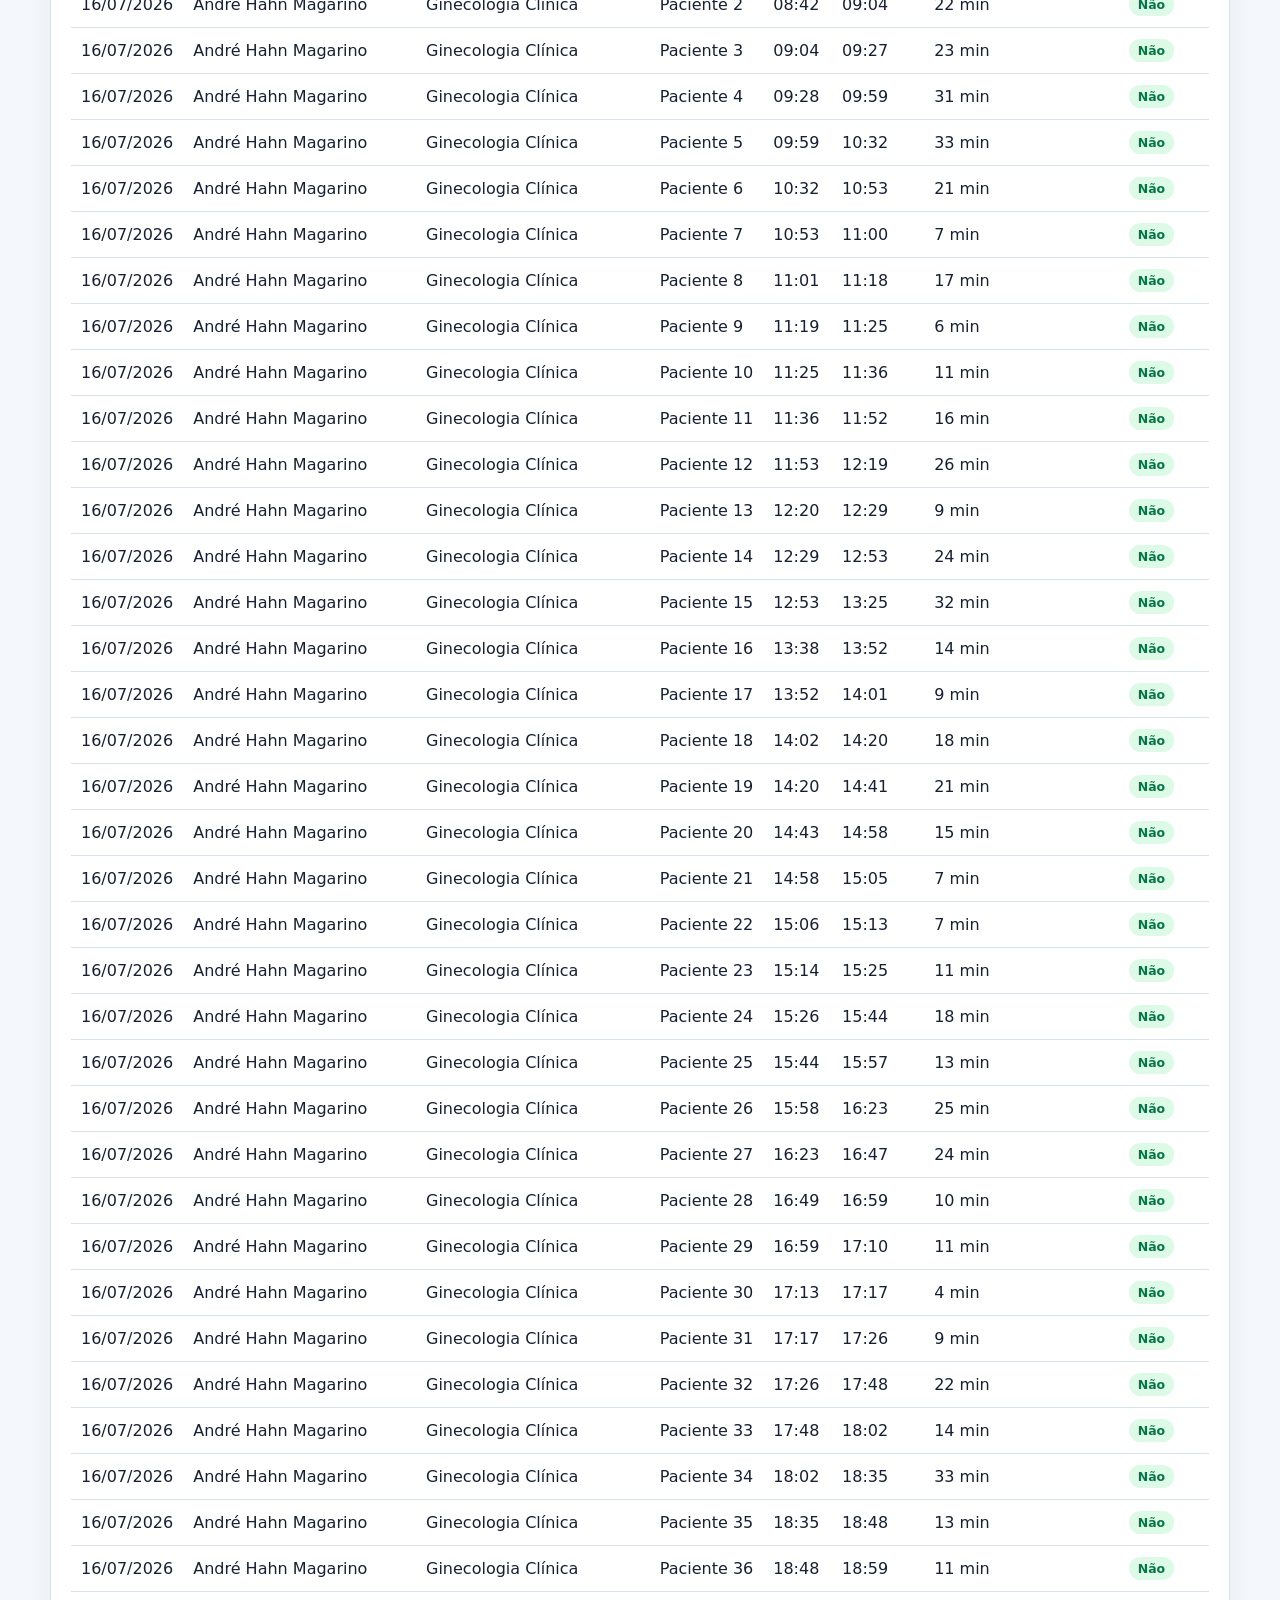
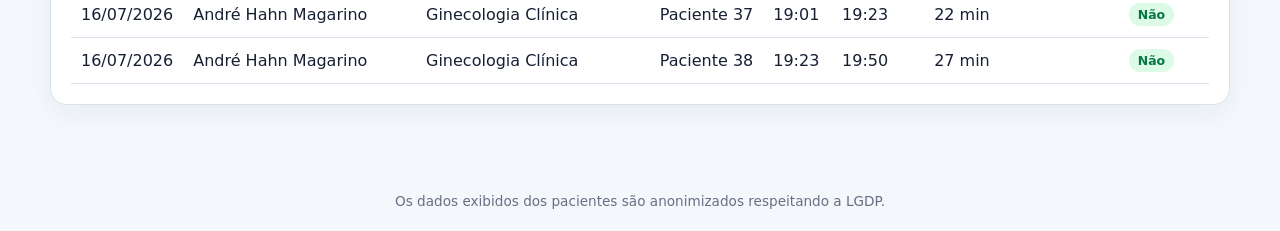
==== commit f9d4c947: "Update index.html" ====
--- a/index.html
+++ b/index.html
@@ -10,7 +10,7 @@
 <header>
   <div class="header-inner">
     <h1>Painel de Atendimentos</h1>
-    <p>Consulta simples dos atendimentos registrados na base consolidada.</p>
+    <p>Consultas baseadas no relatório de atendimentos da tela T9095A.</p>
     <nav>
       <a href="index.html">Consultar dados</a>
       <a href="converter.html">Converter Excel</a>
@@ -81,7 +81,7 @@
   </section>
 </main>
 
-<footer>Os dados exibidos são anonimizados e baseados no relatório do sistema.</footer>
+<footer>Os dados exibidos dos pacientes são anonimizados respeitando a LGDP.</footer>
 <script src="painel.js"></script>
 </body>
 </html>
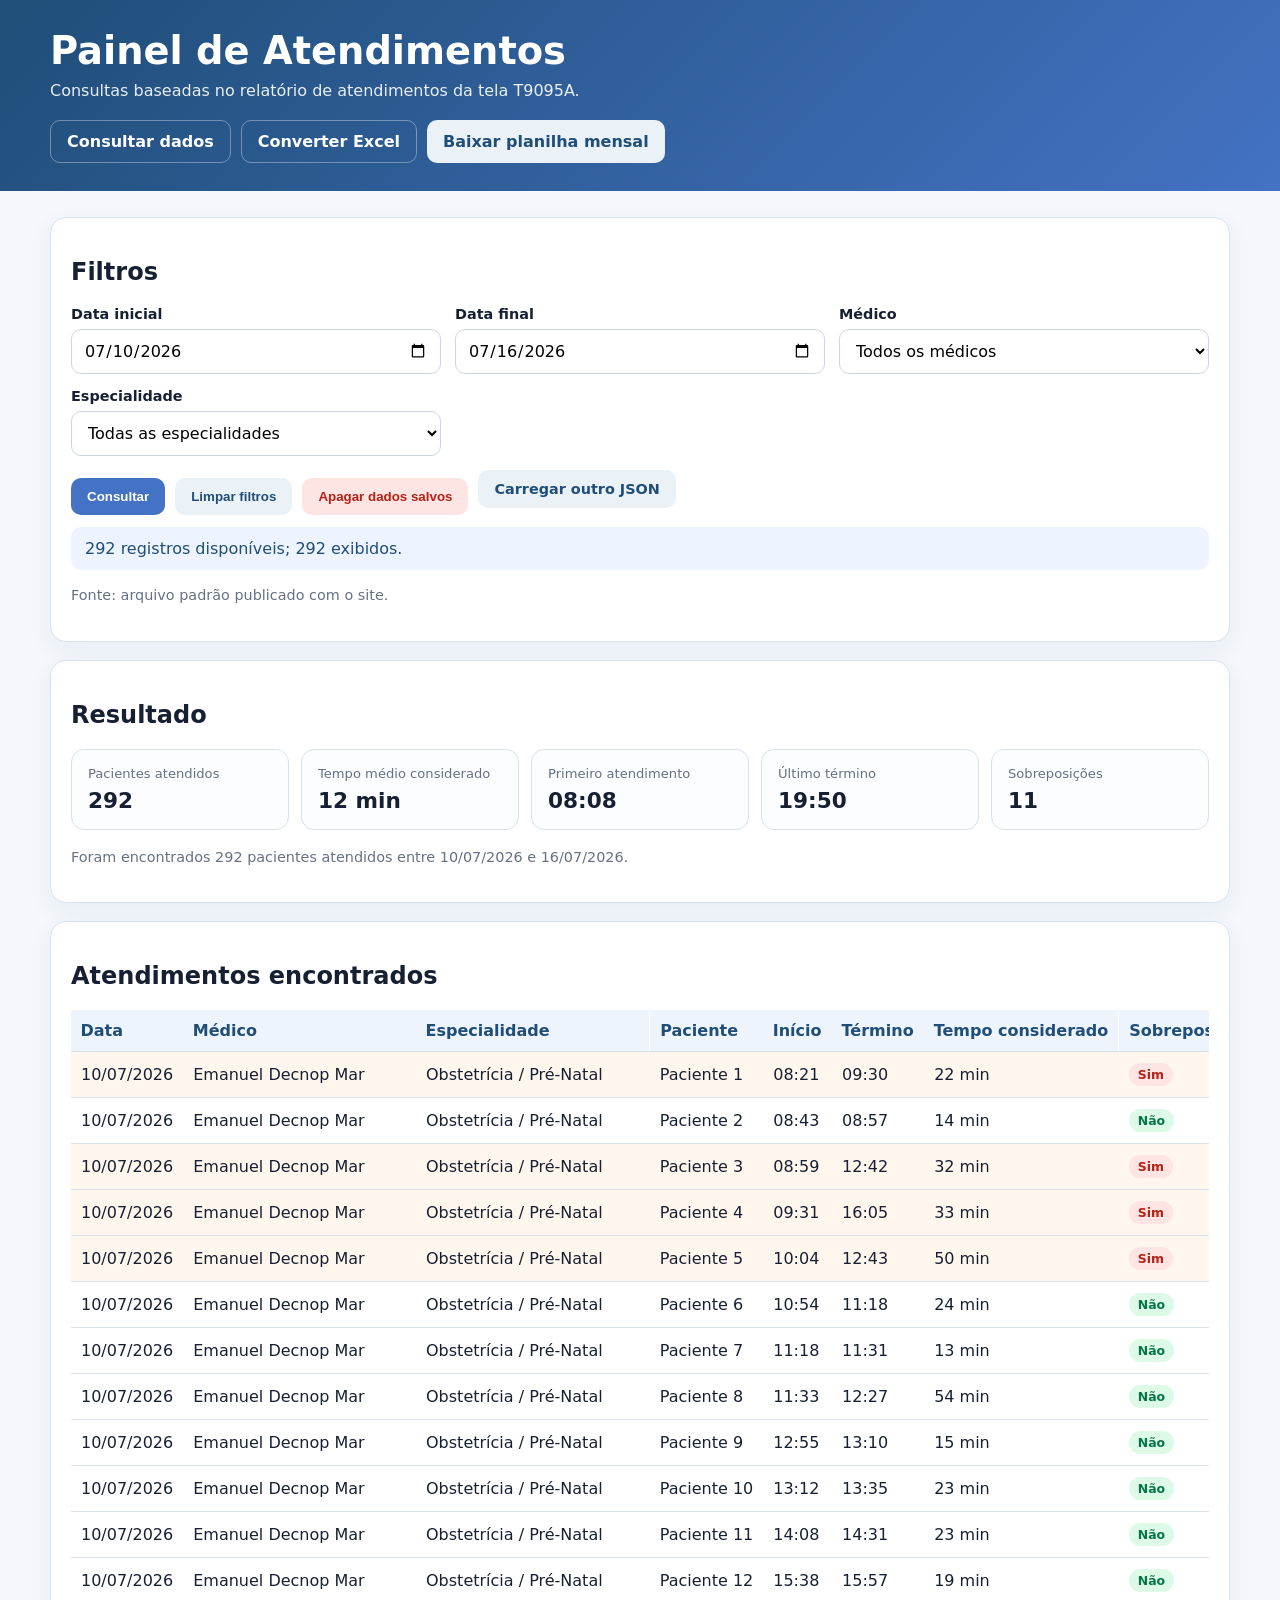
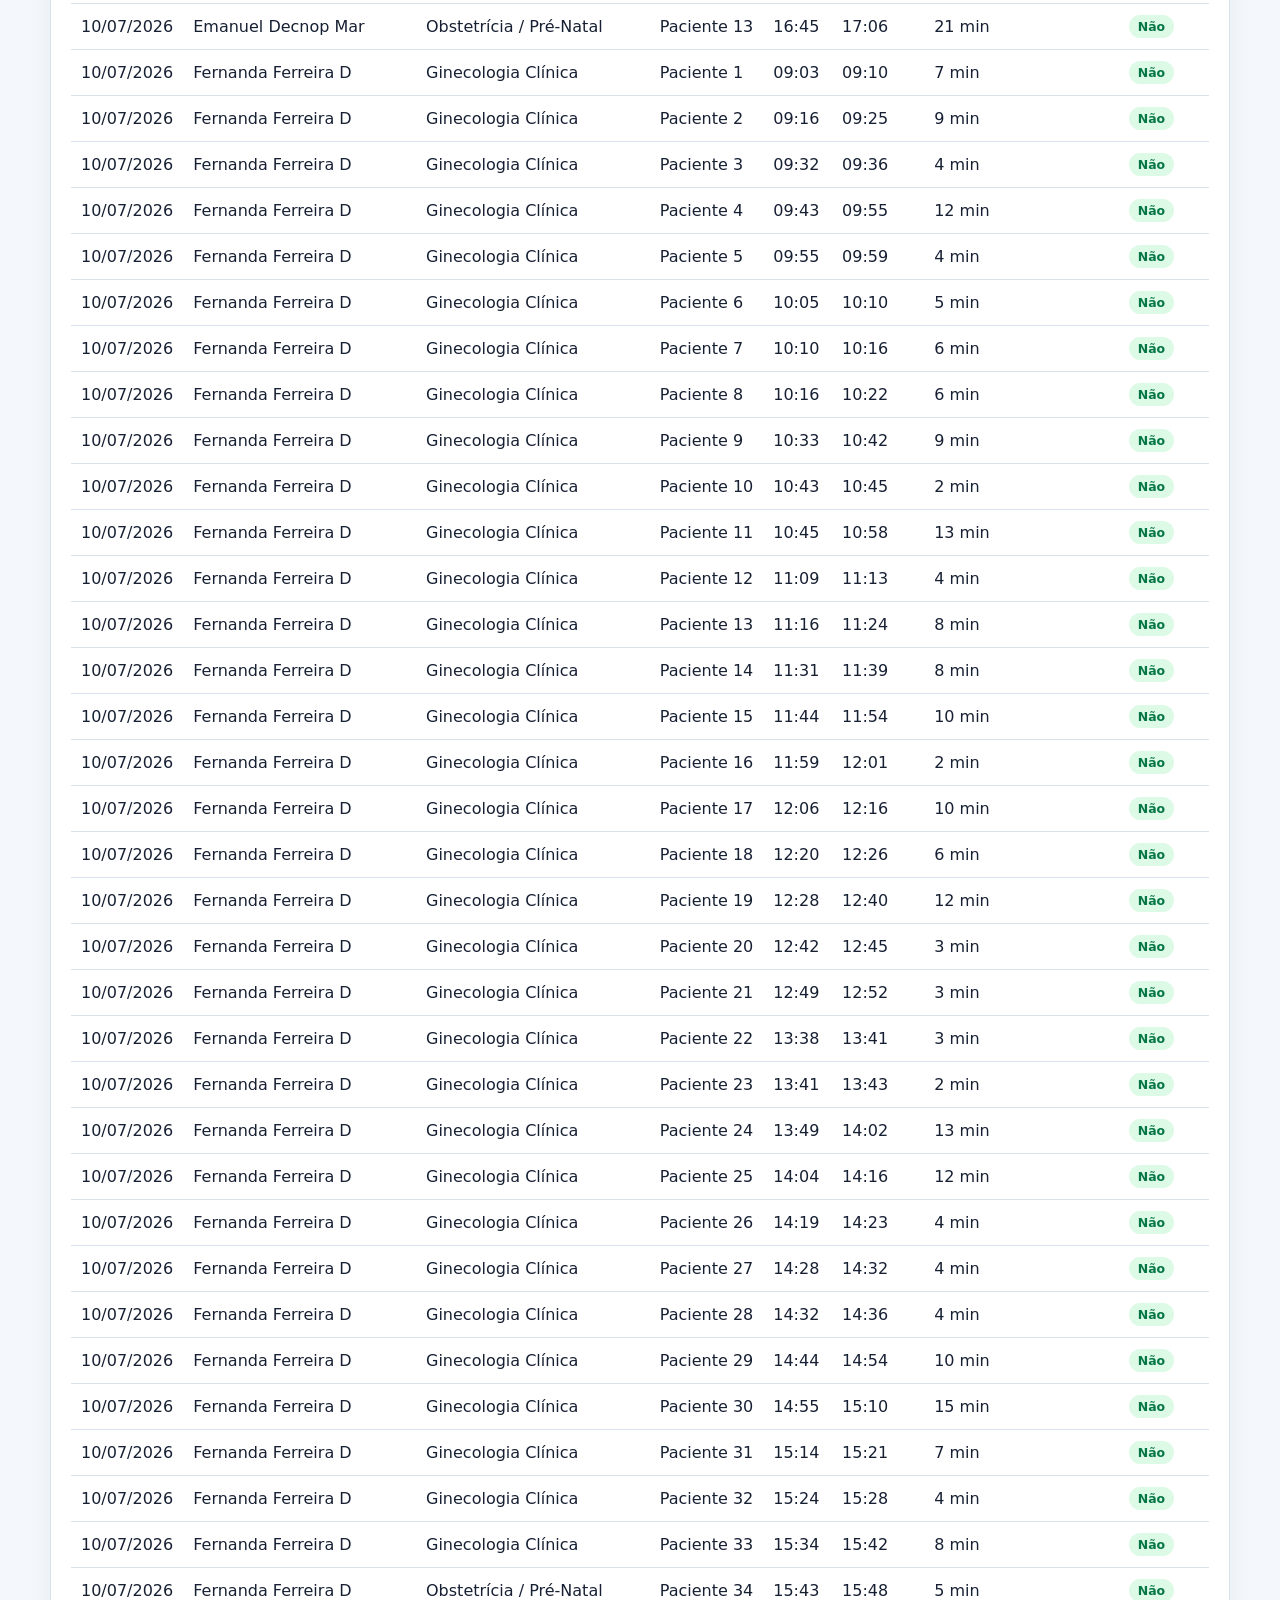
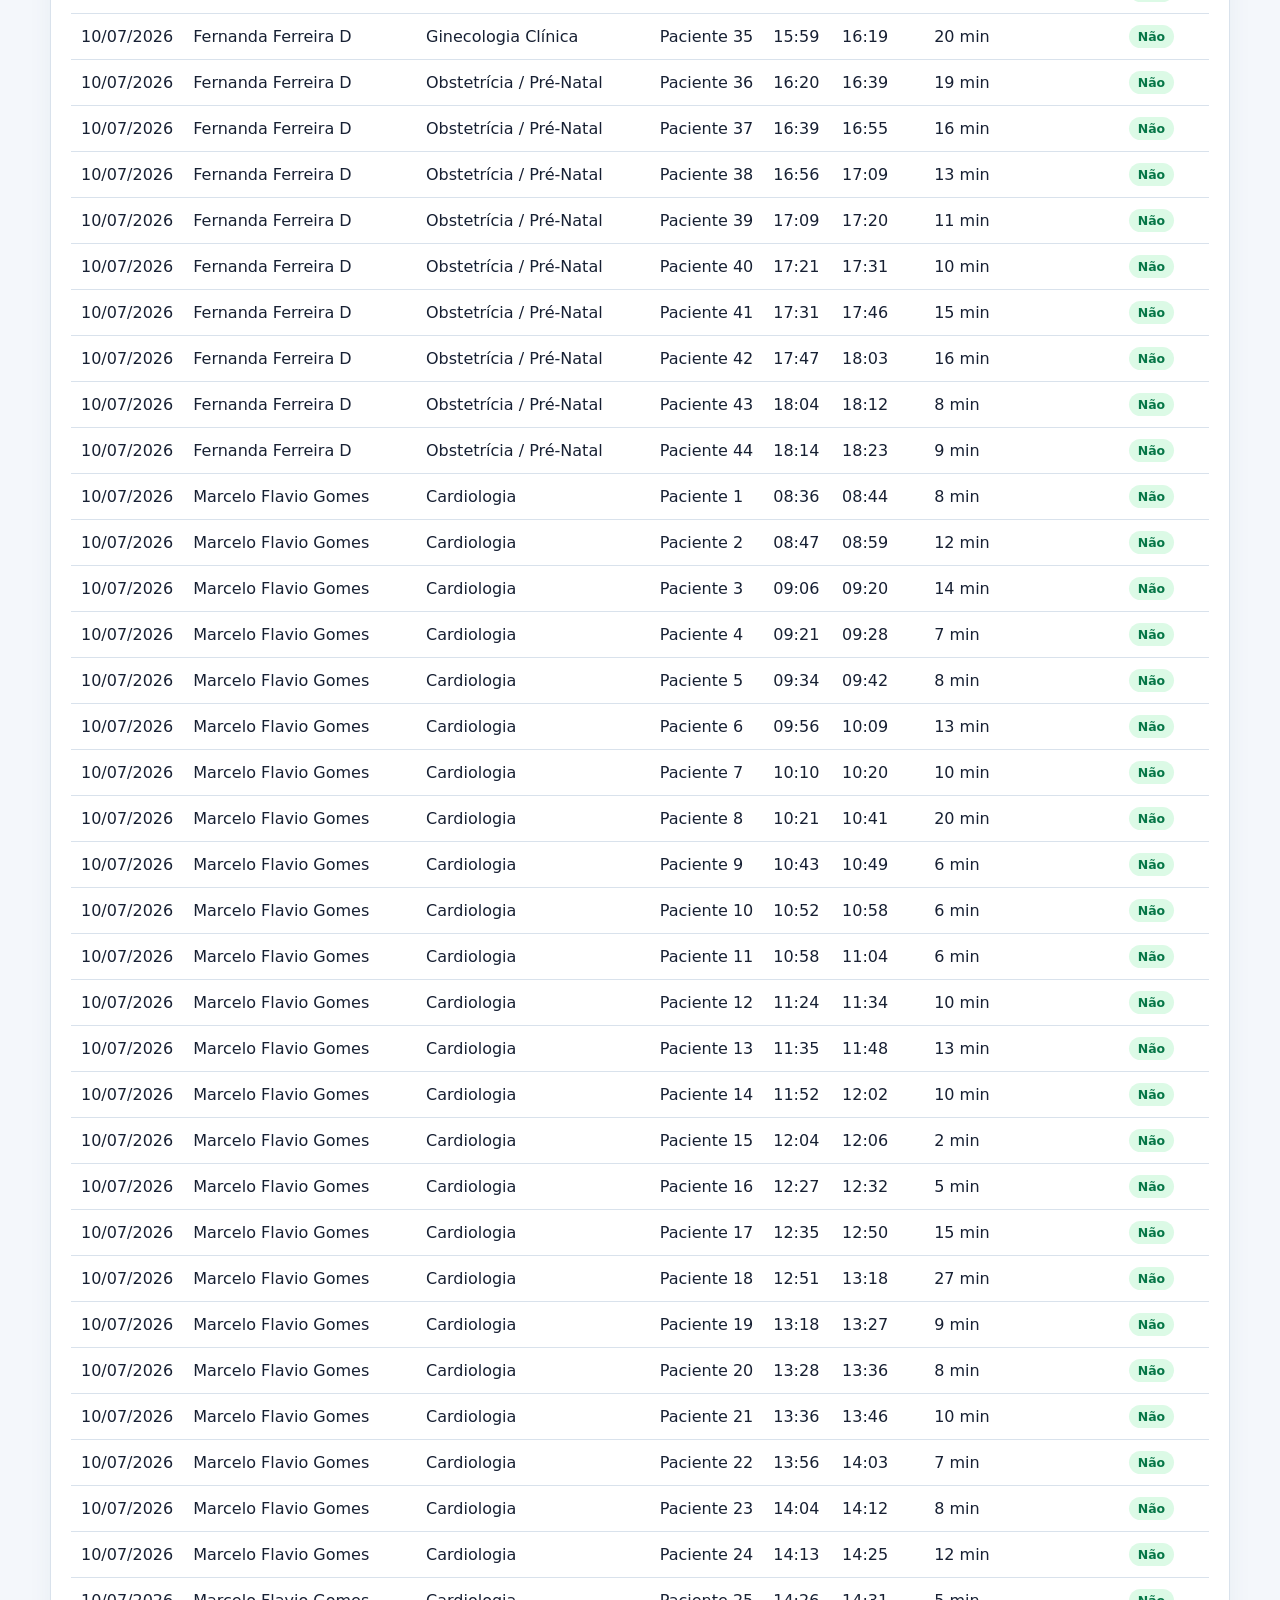
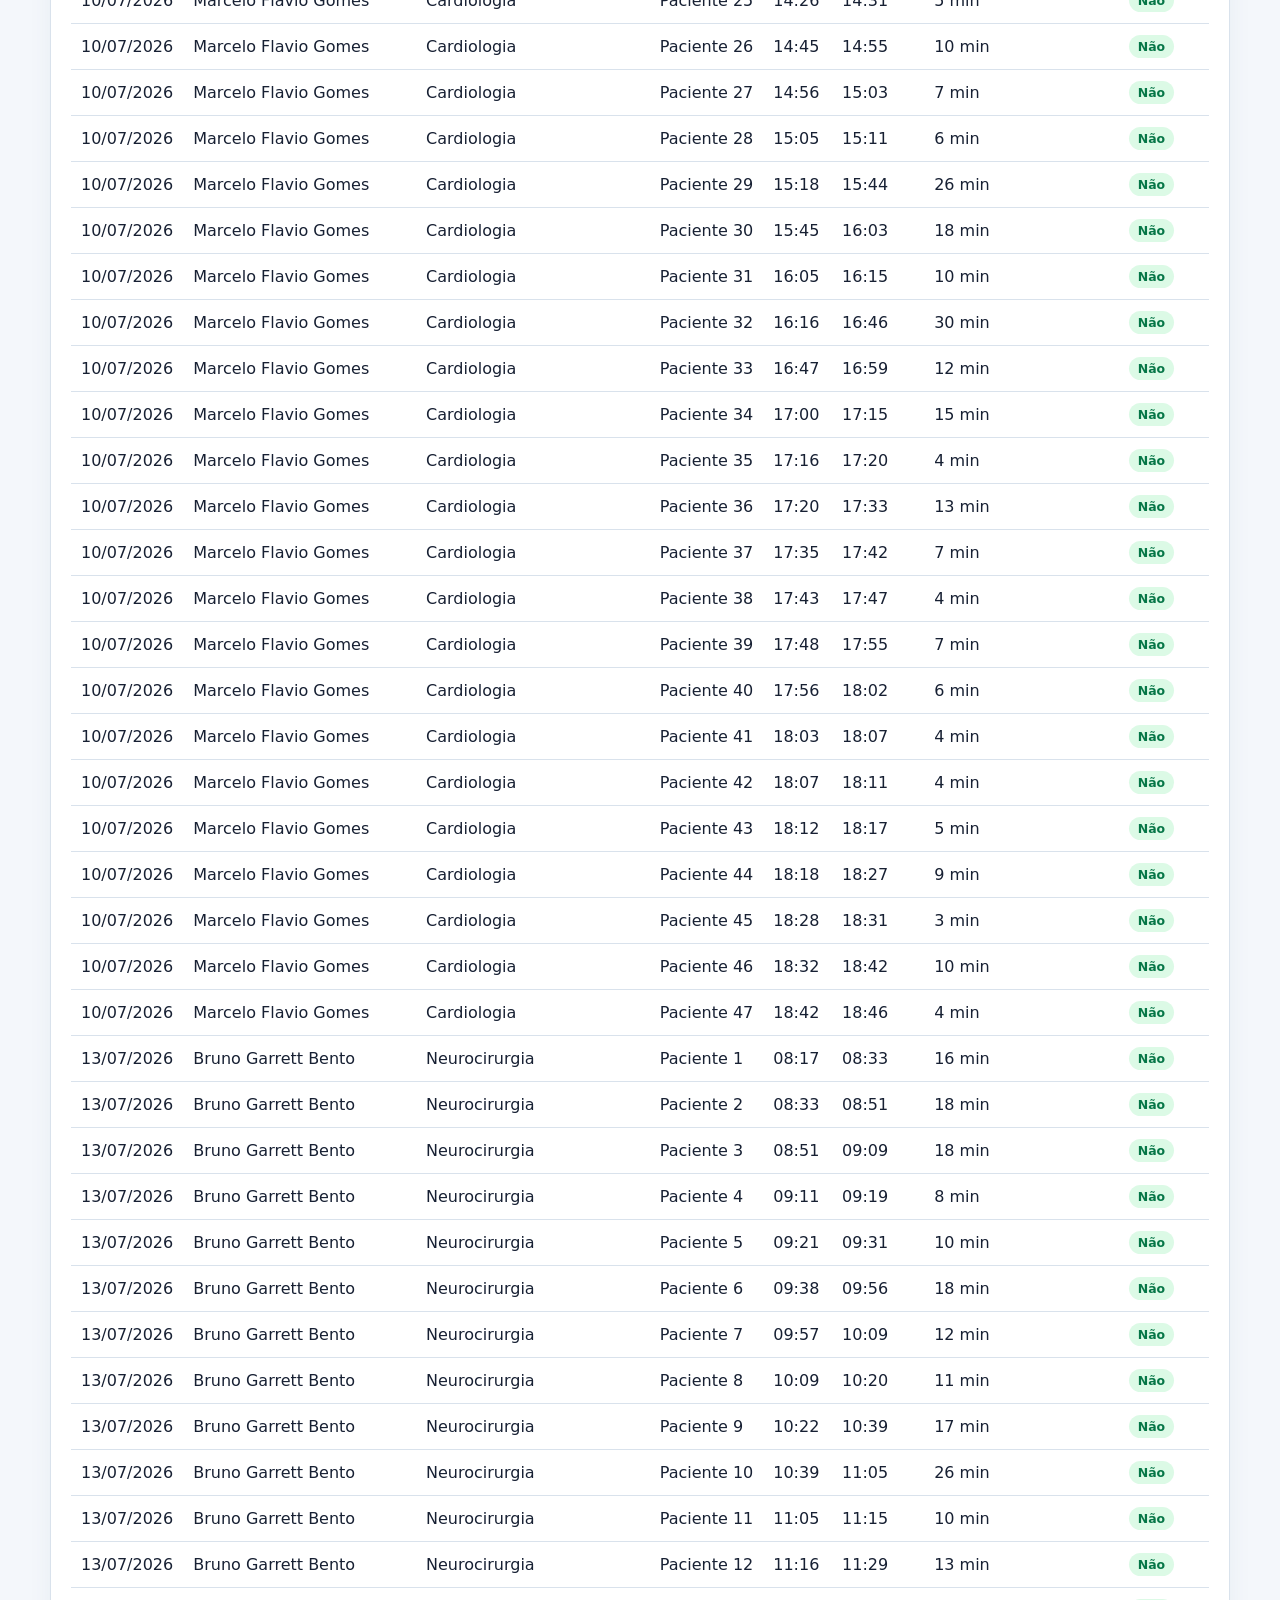
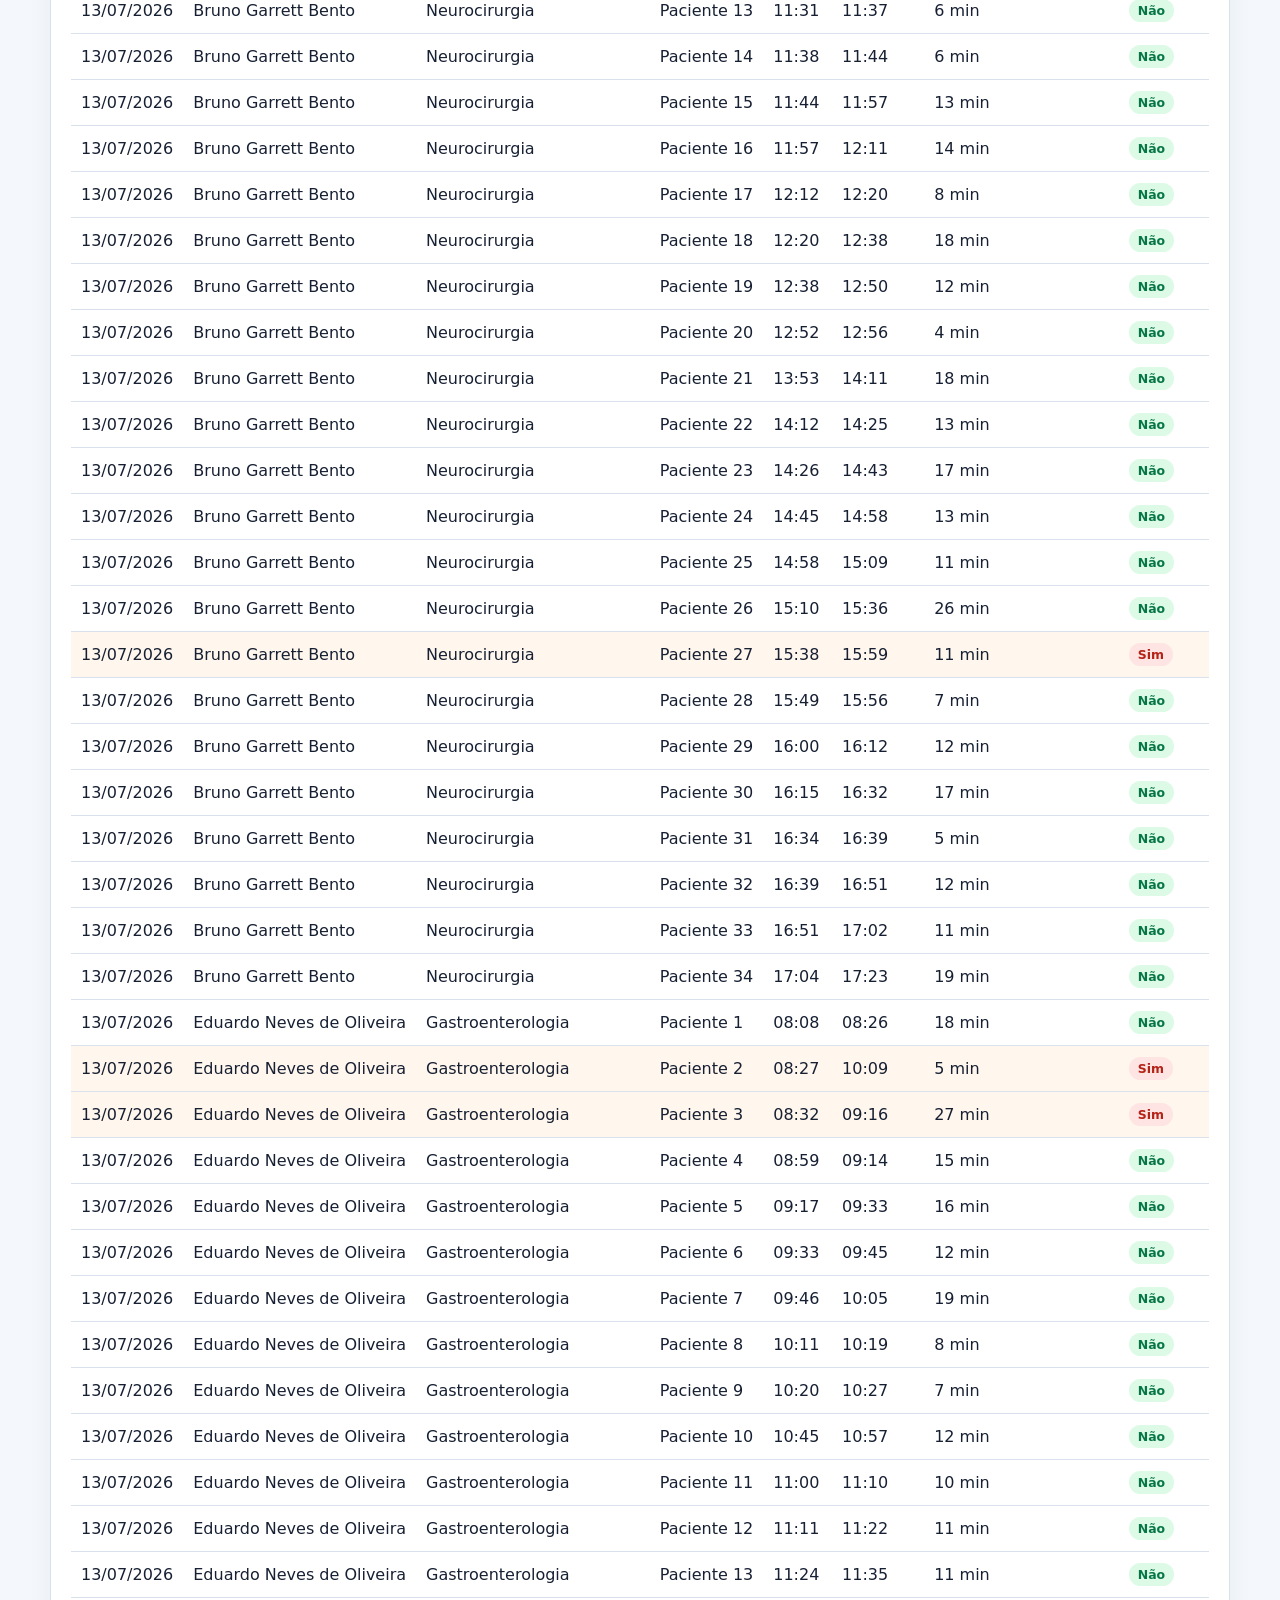
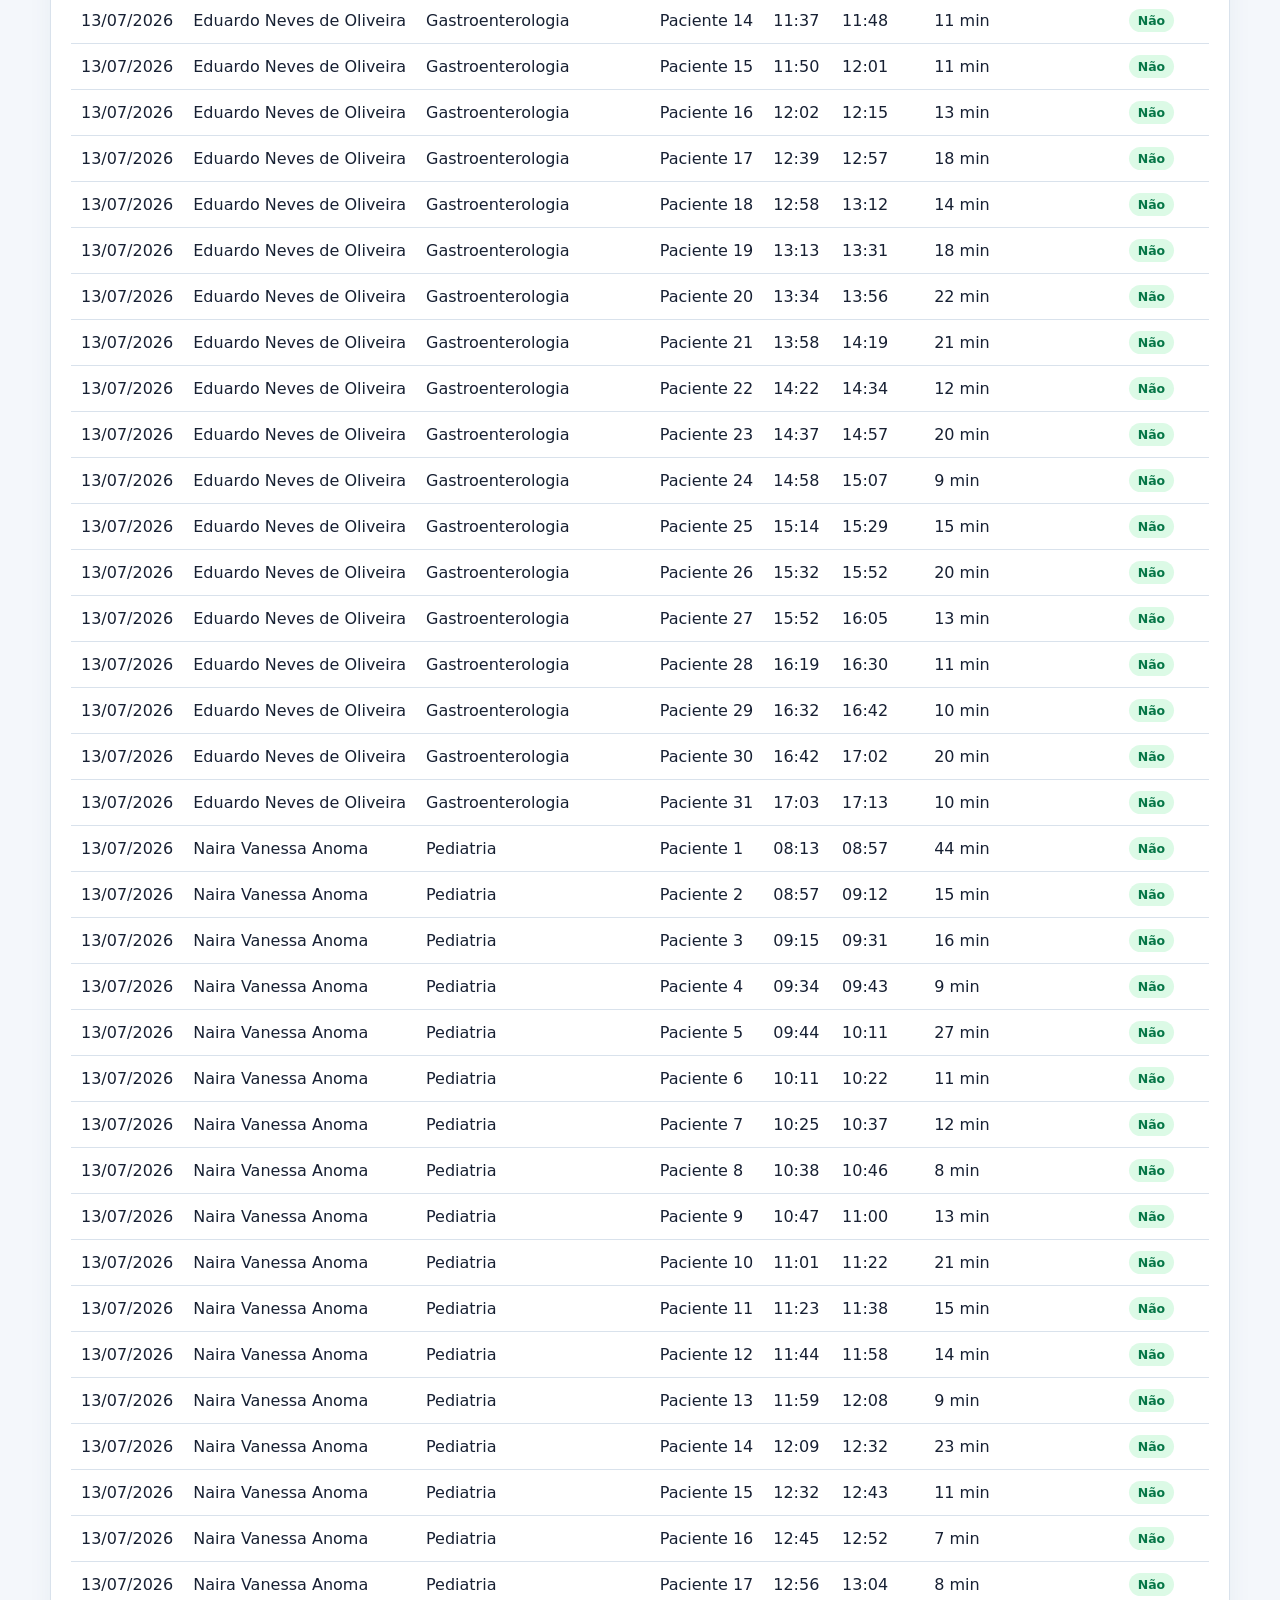
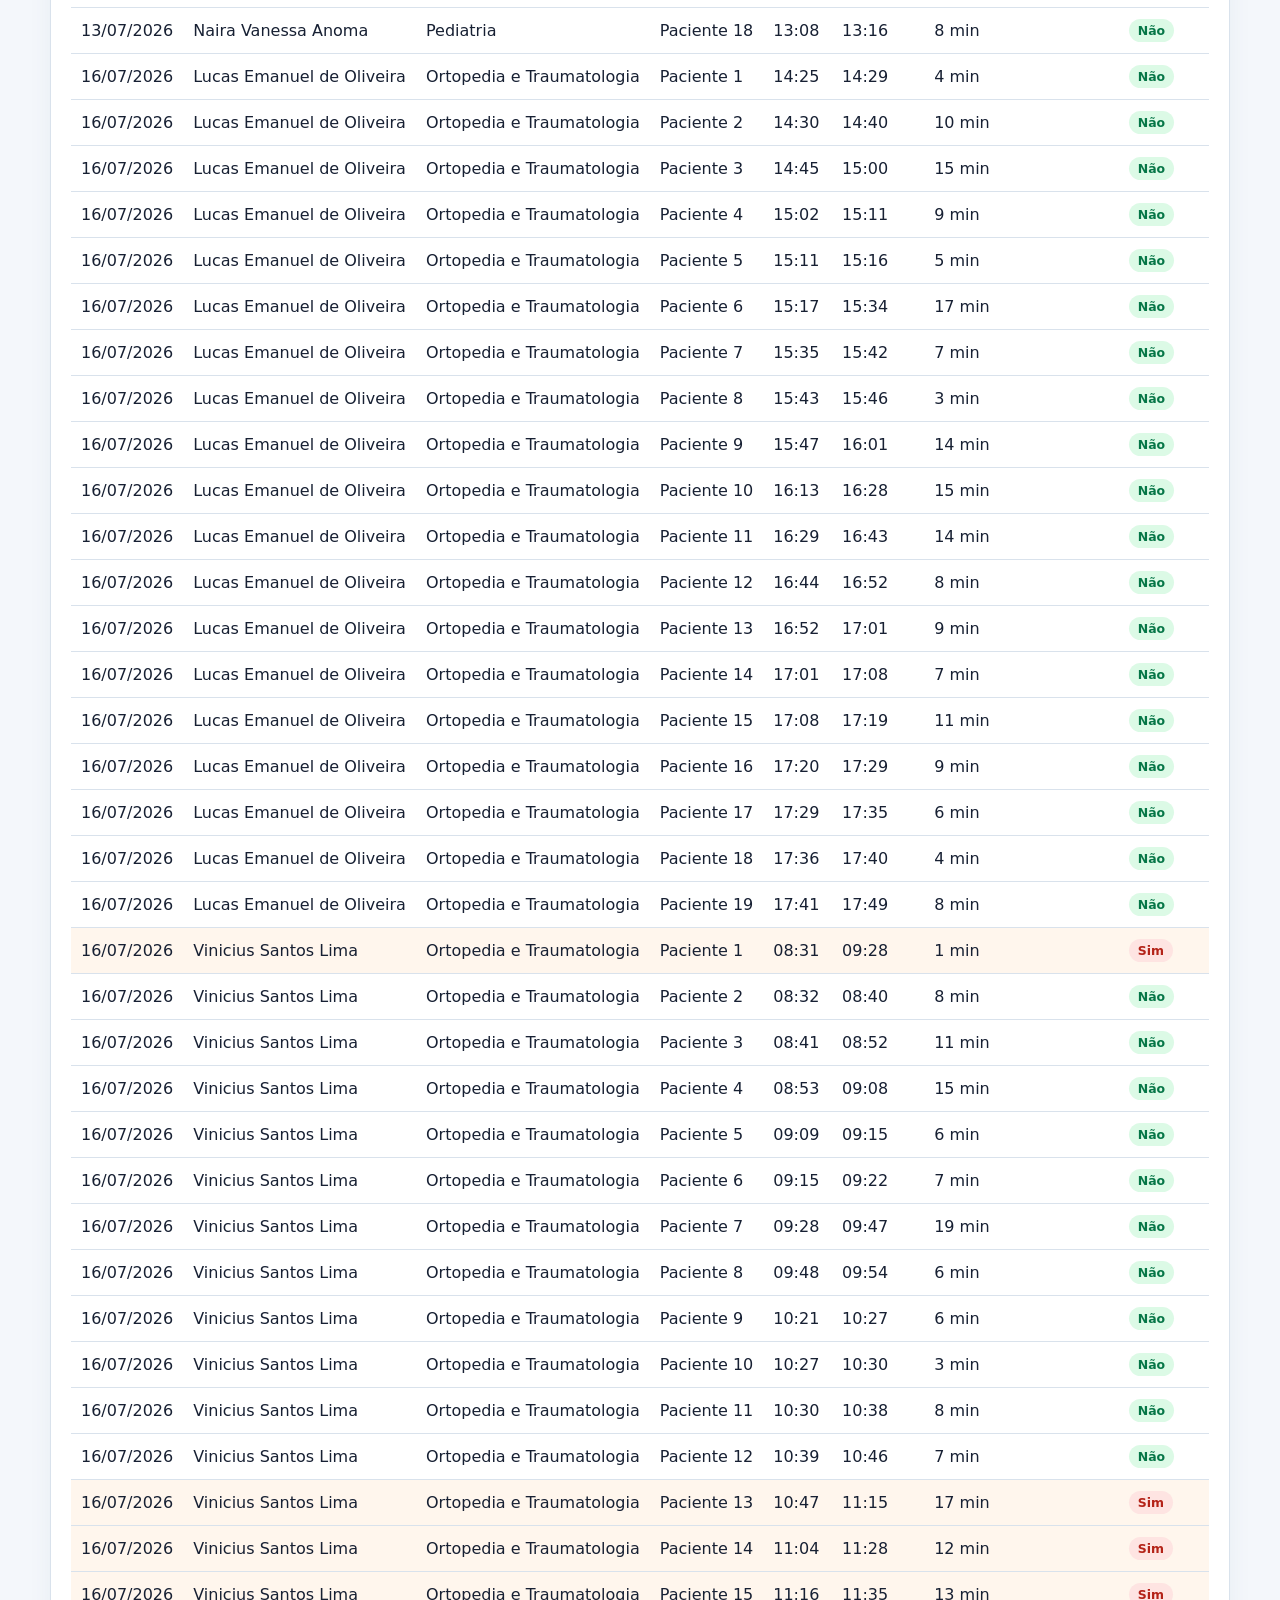
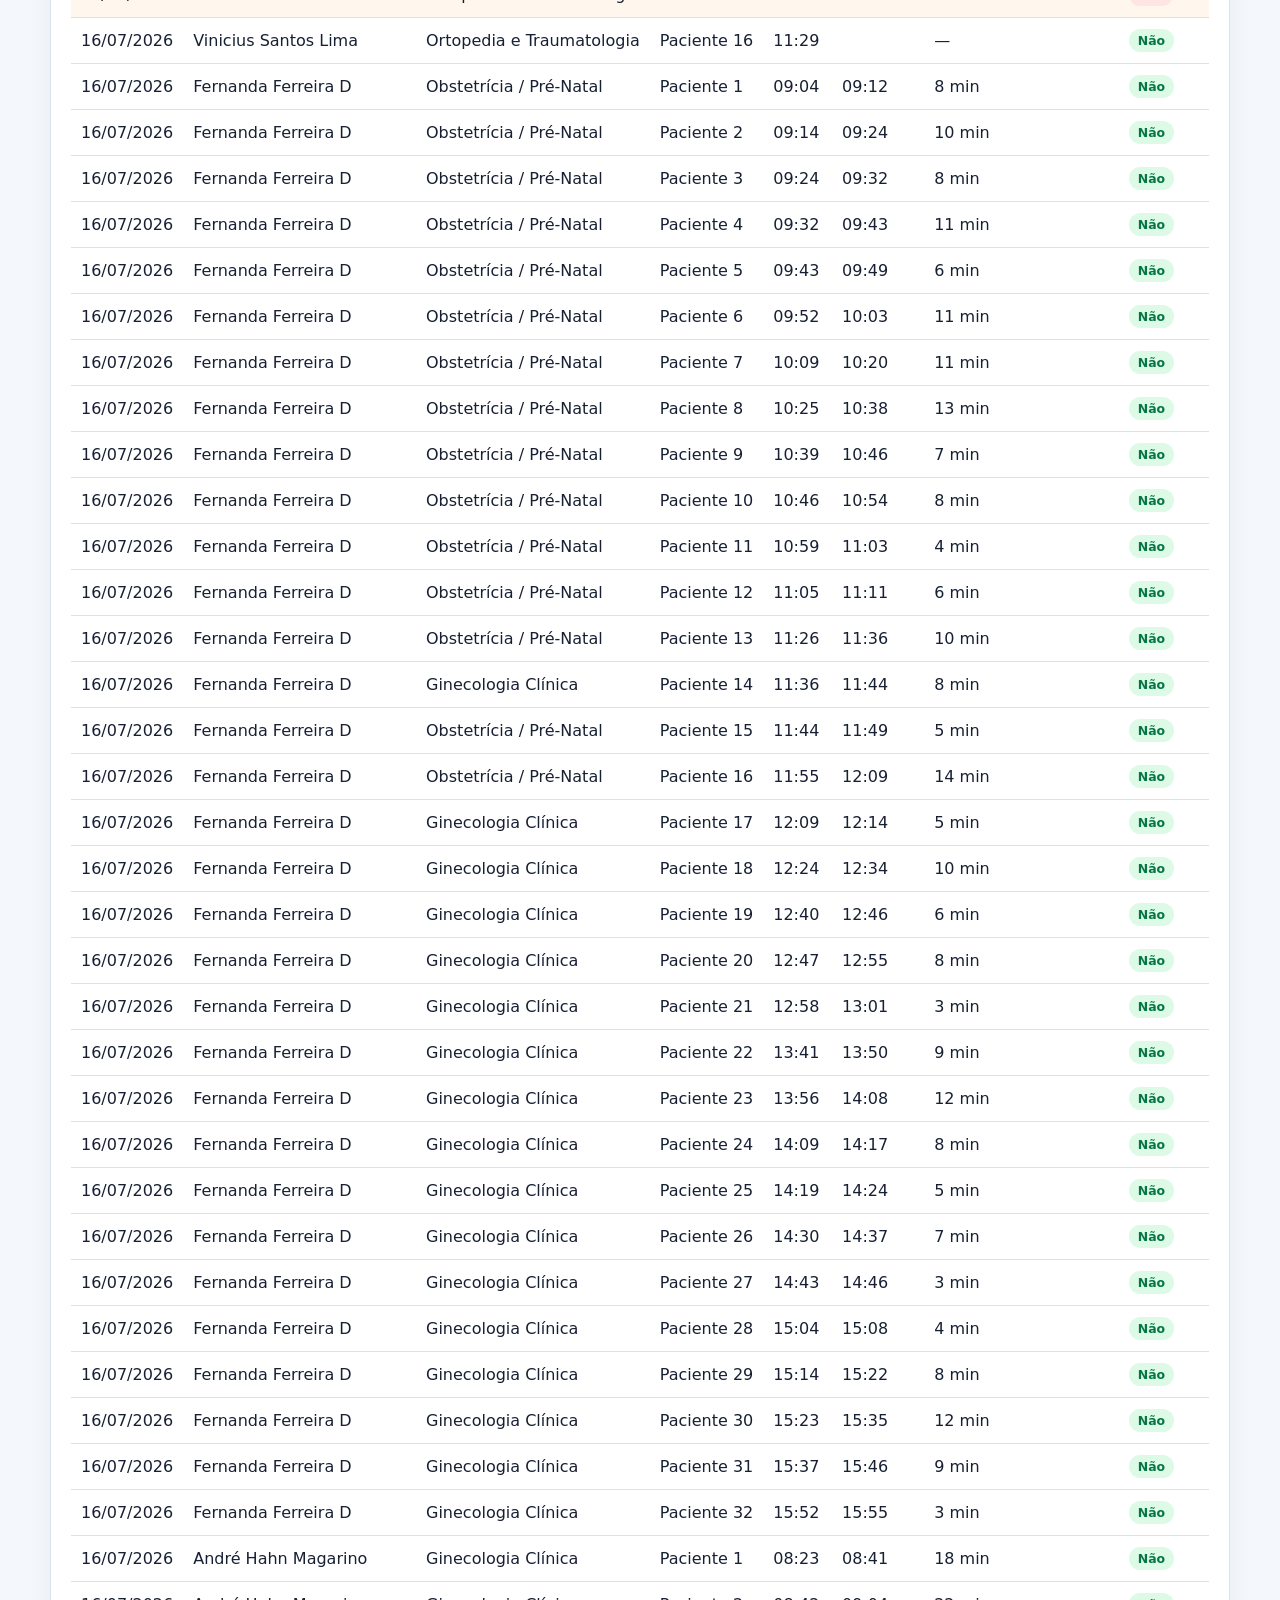
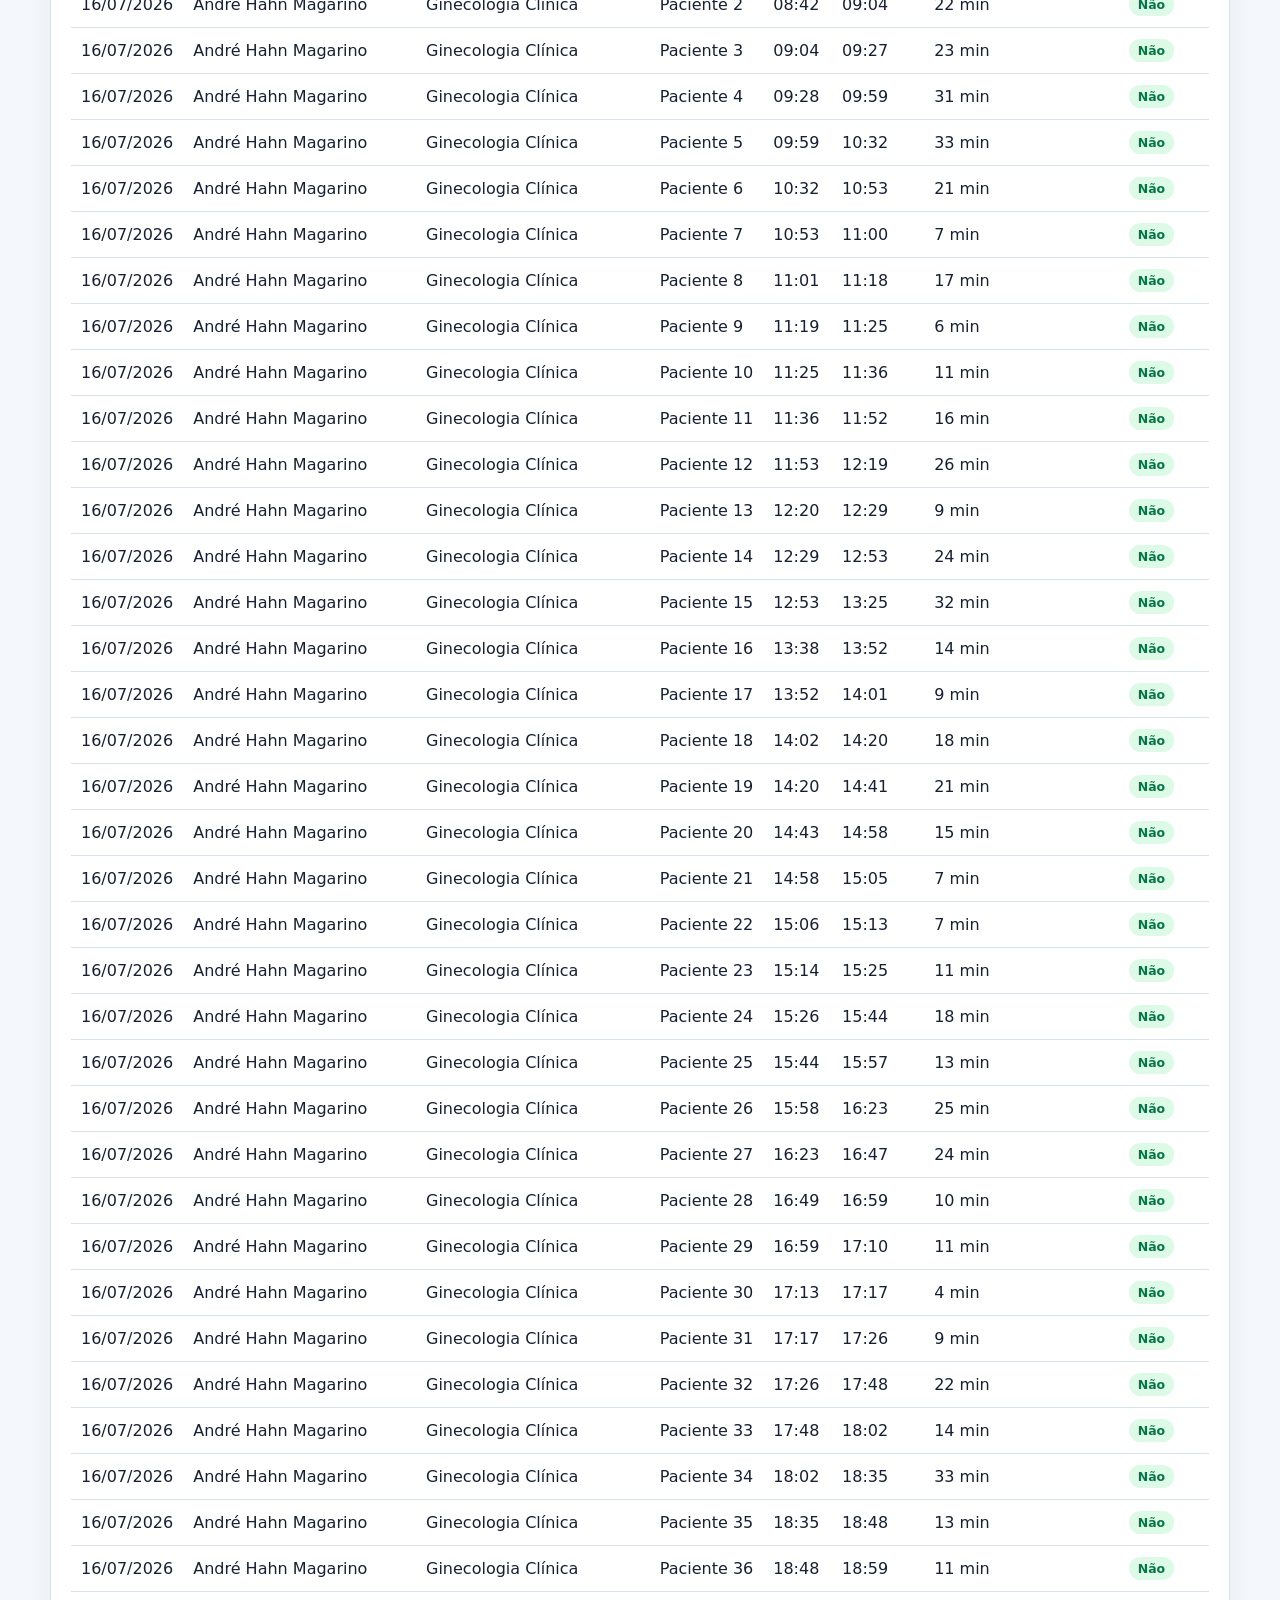
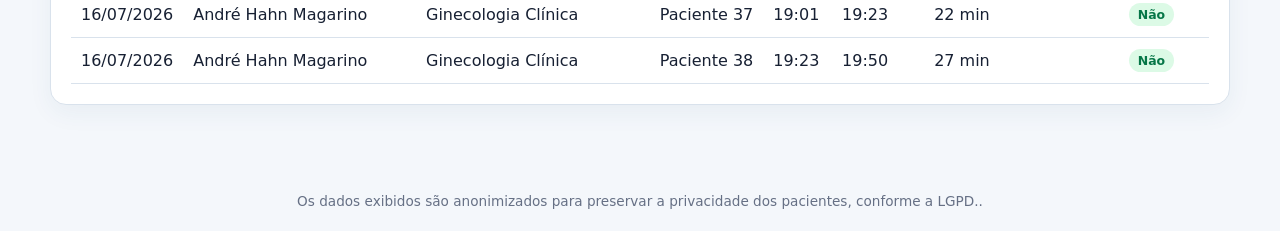
==== commit 0ad08bff: "Update index.html" ====
--- a/index.html
+++ b/index.html
@@ -81,7 +81,7 @@
   </section>
 </main>
 
-<footer>Os dados exibidos dos pacientes são anonimizados respeitando a LGDP.</footer>
+<footer>Os dados exibidos são anonimizados para preservar a privacidade dos pacientes, conforme a LGPD..</footer>
 <script src="painel.js"></script>
 </body>
 </html>
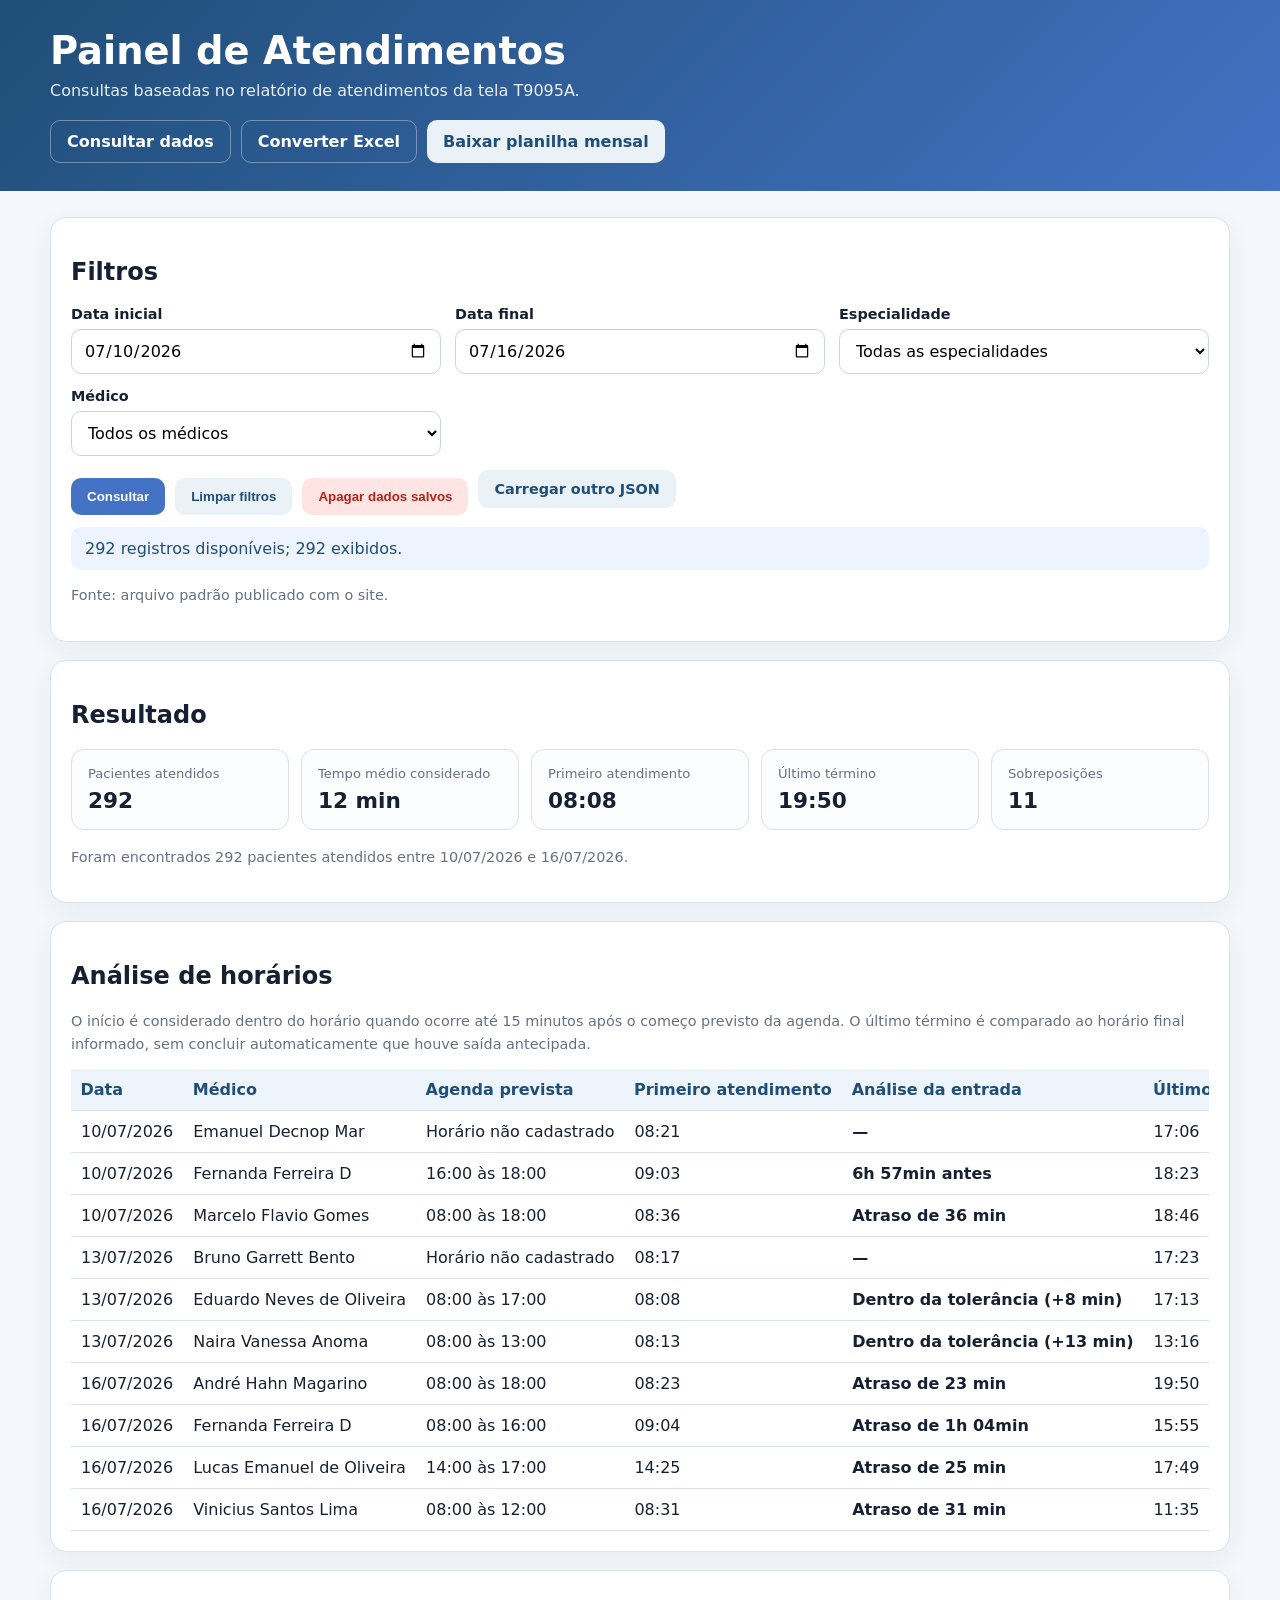
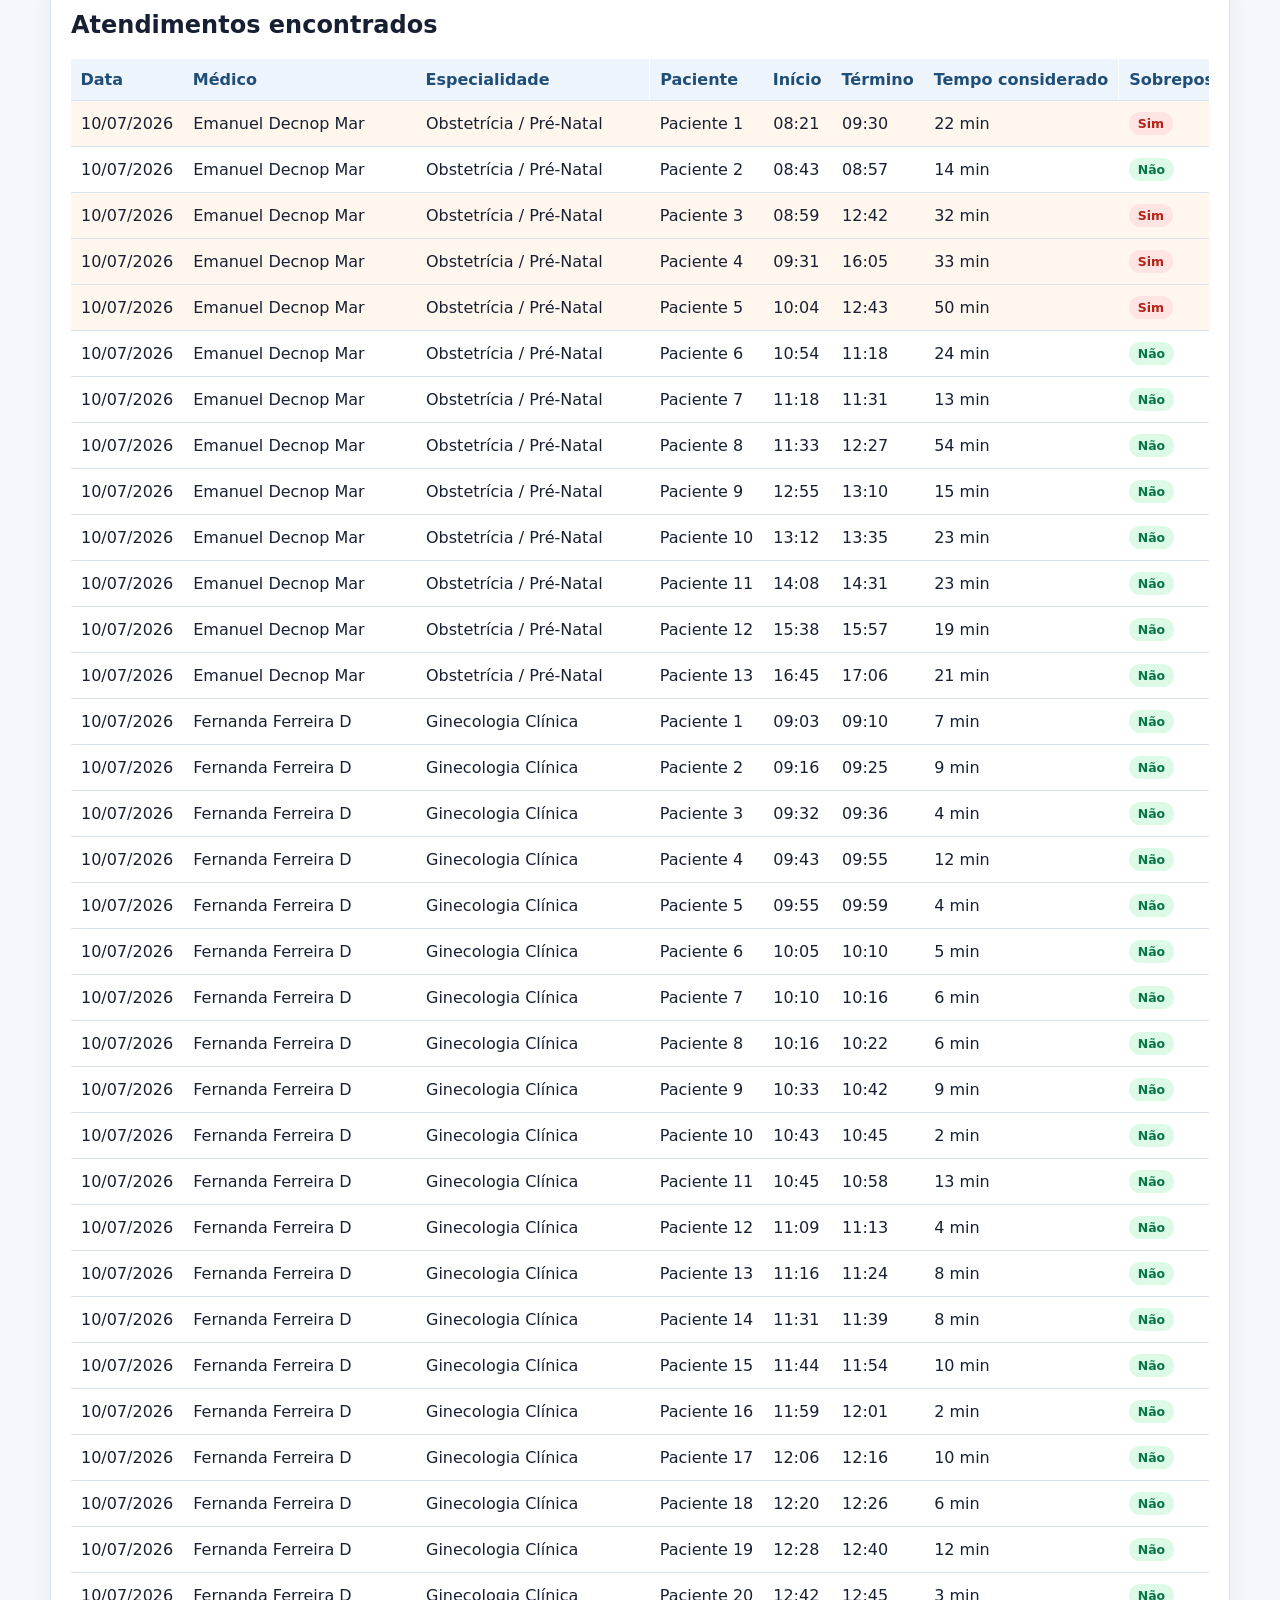
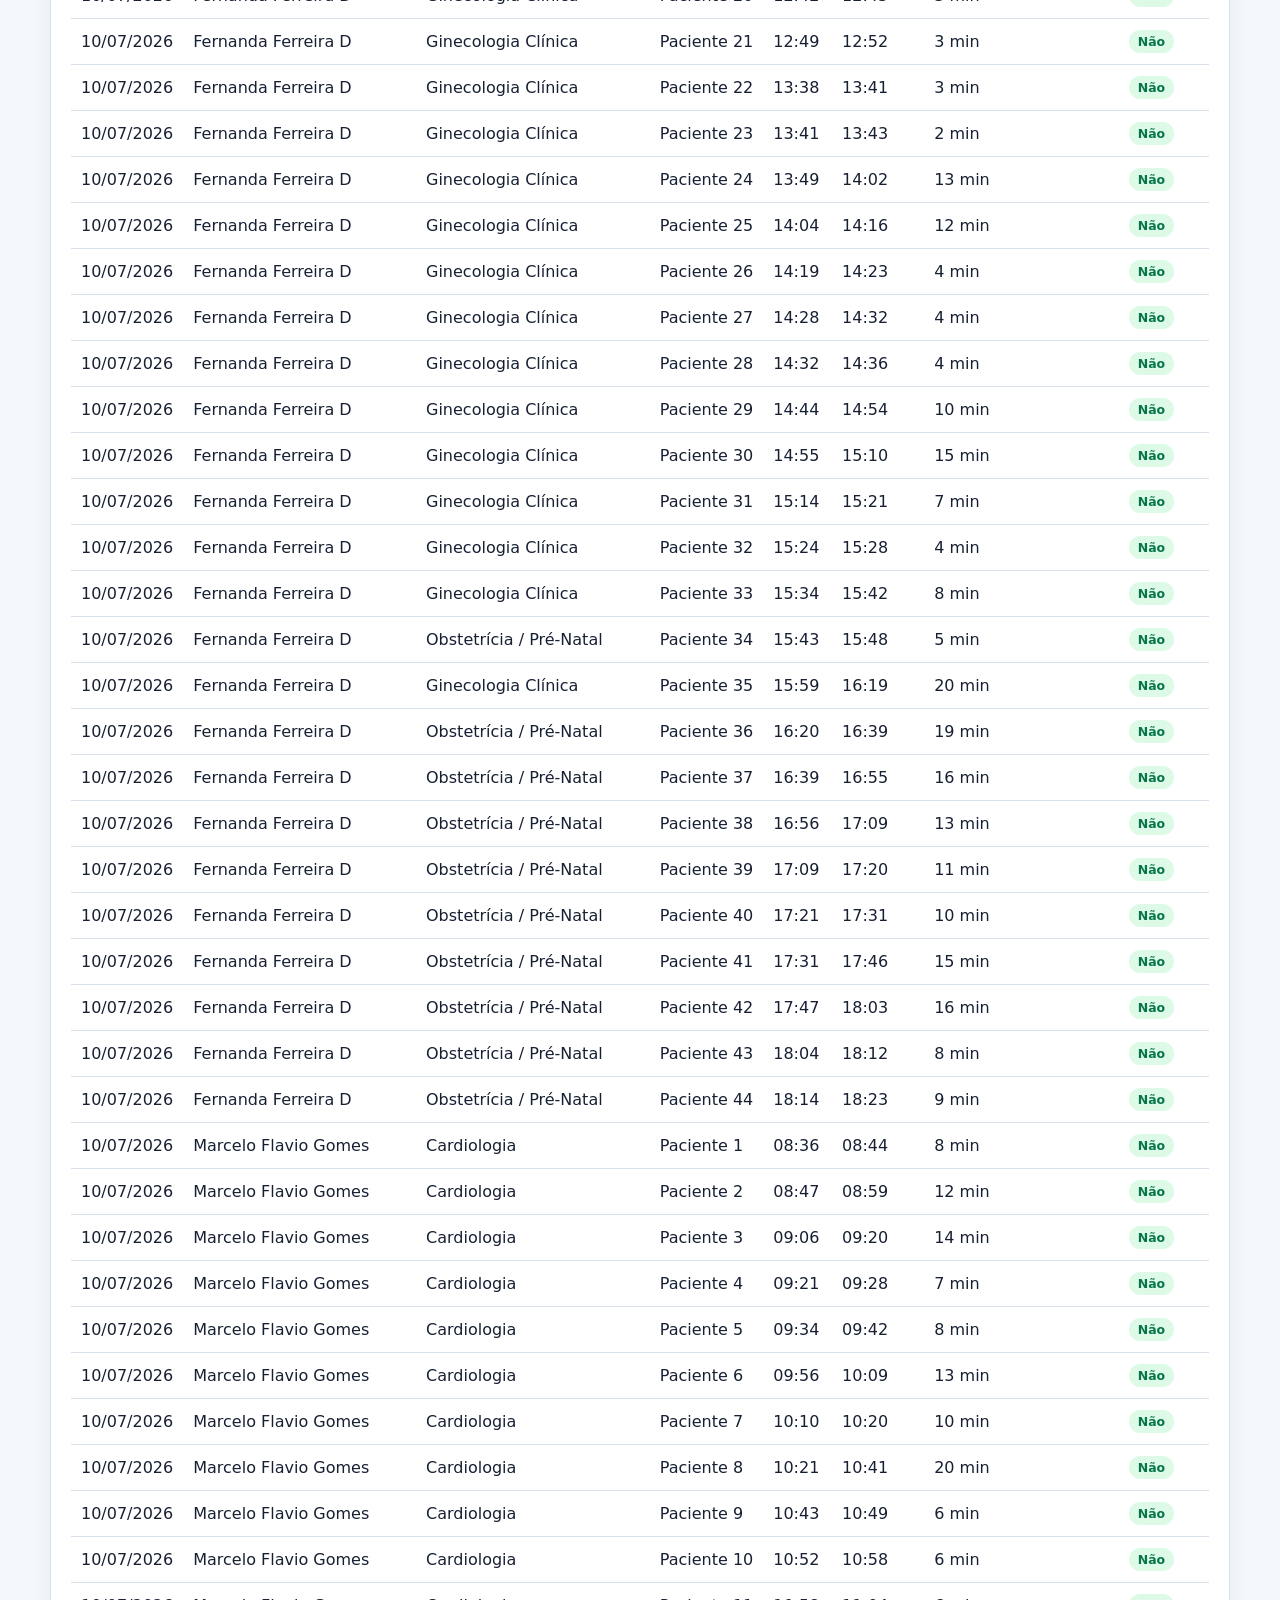
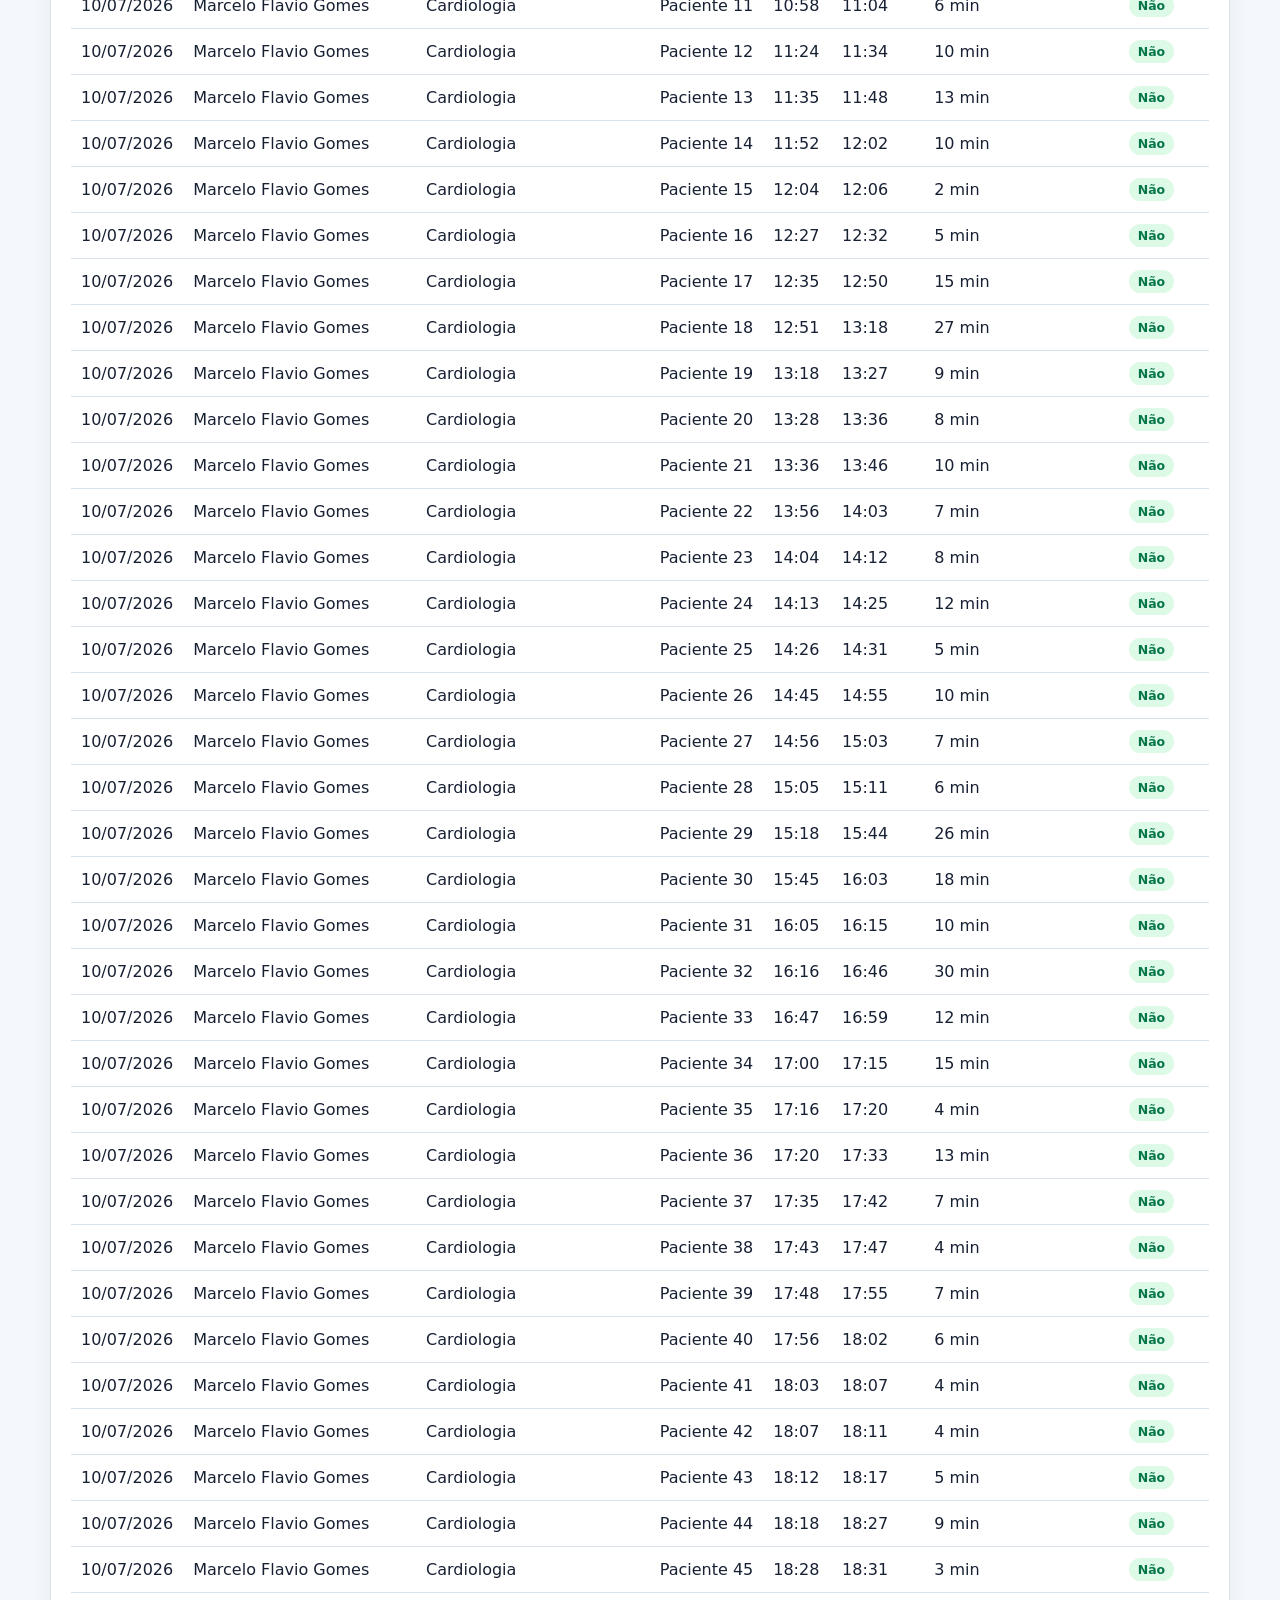
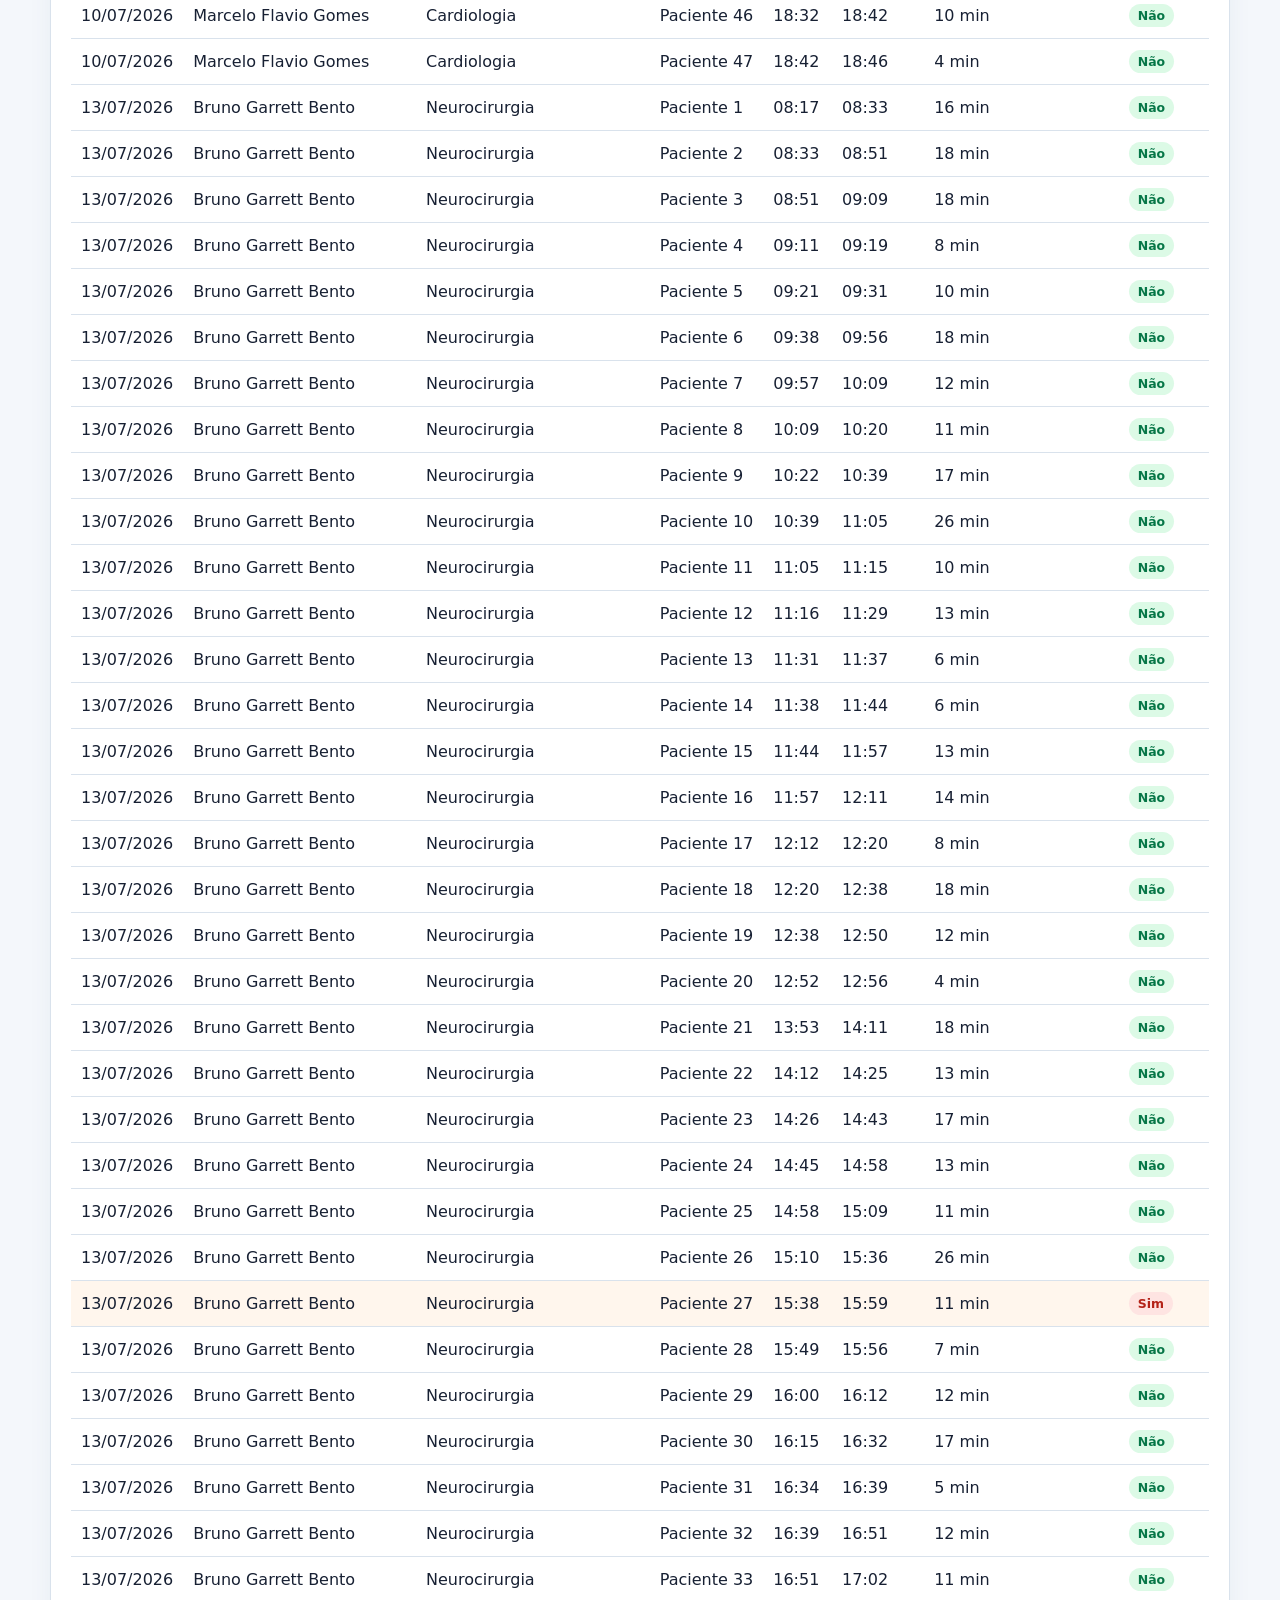
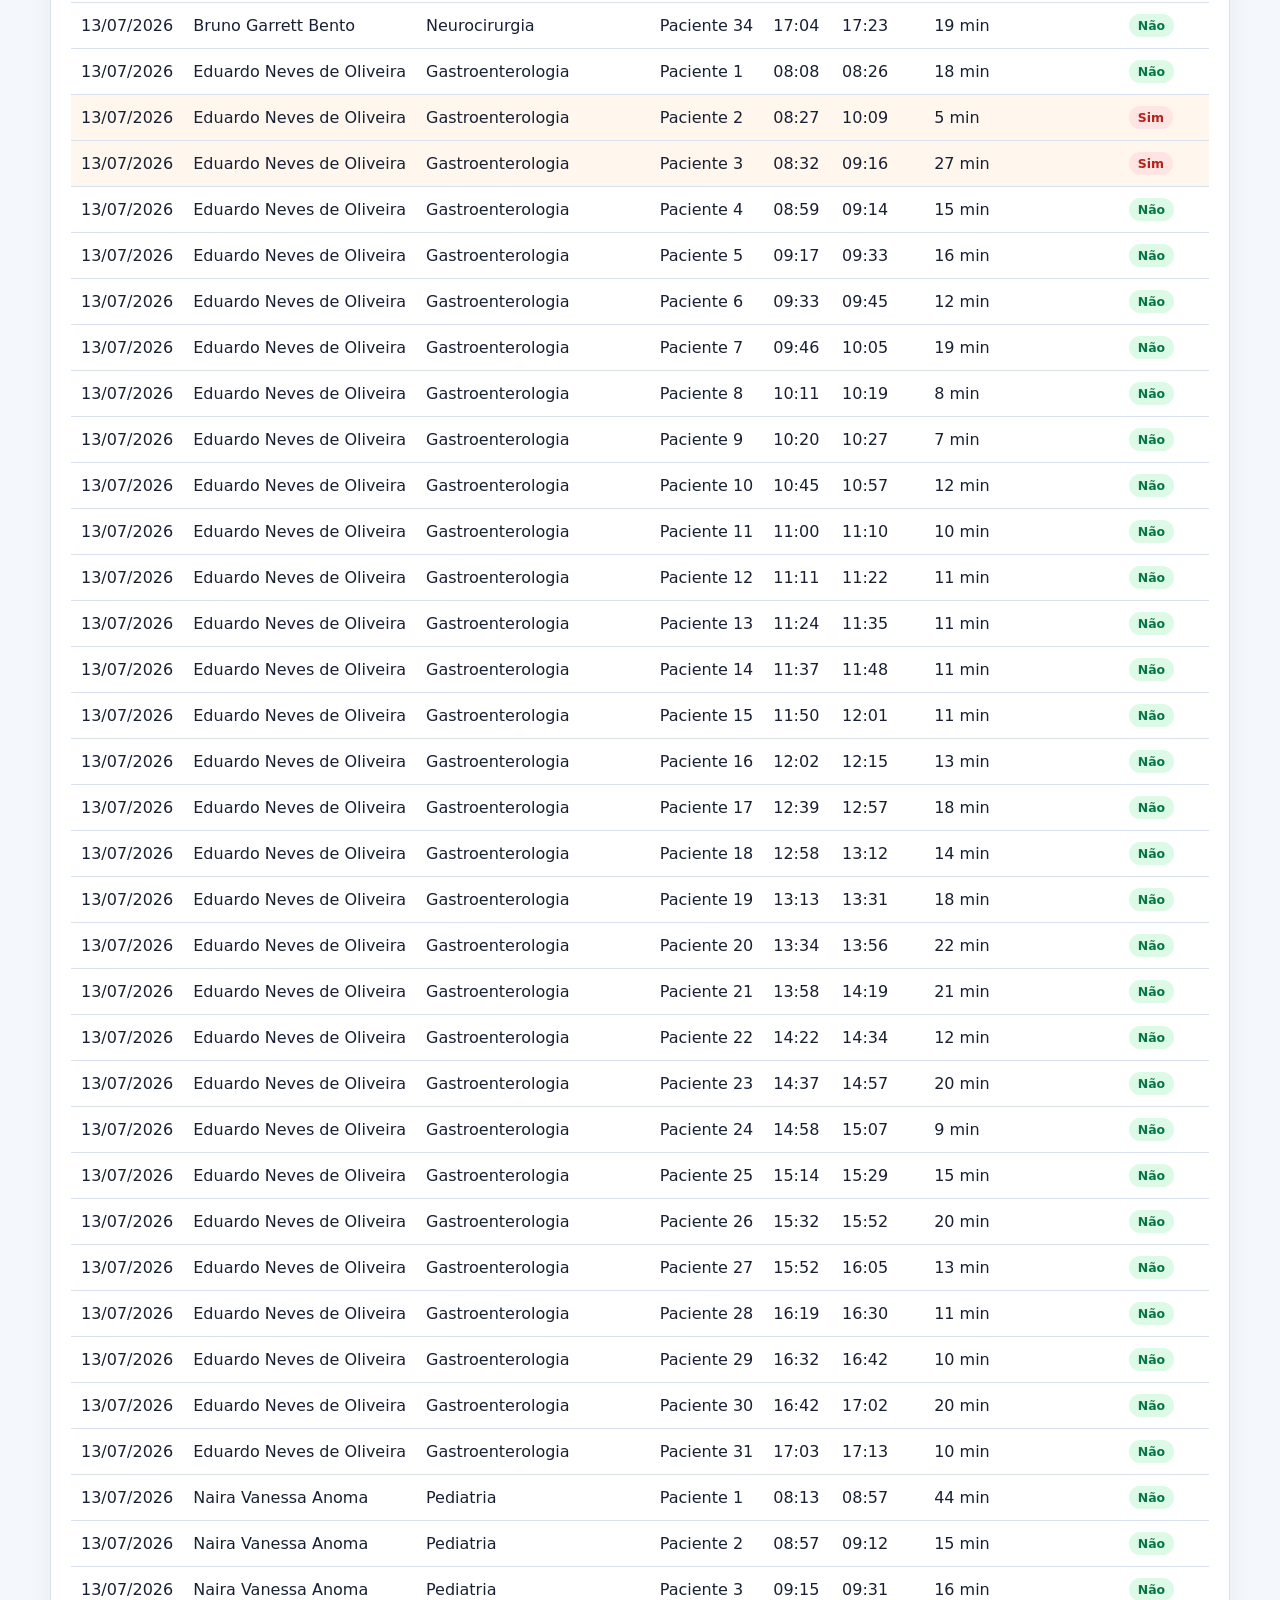
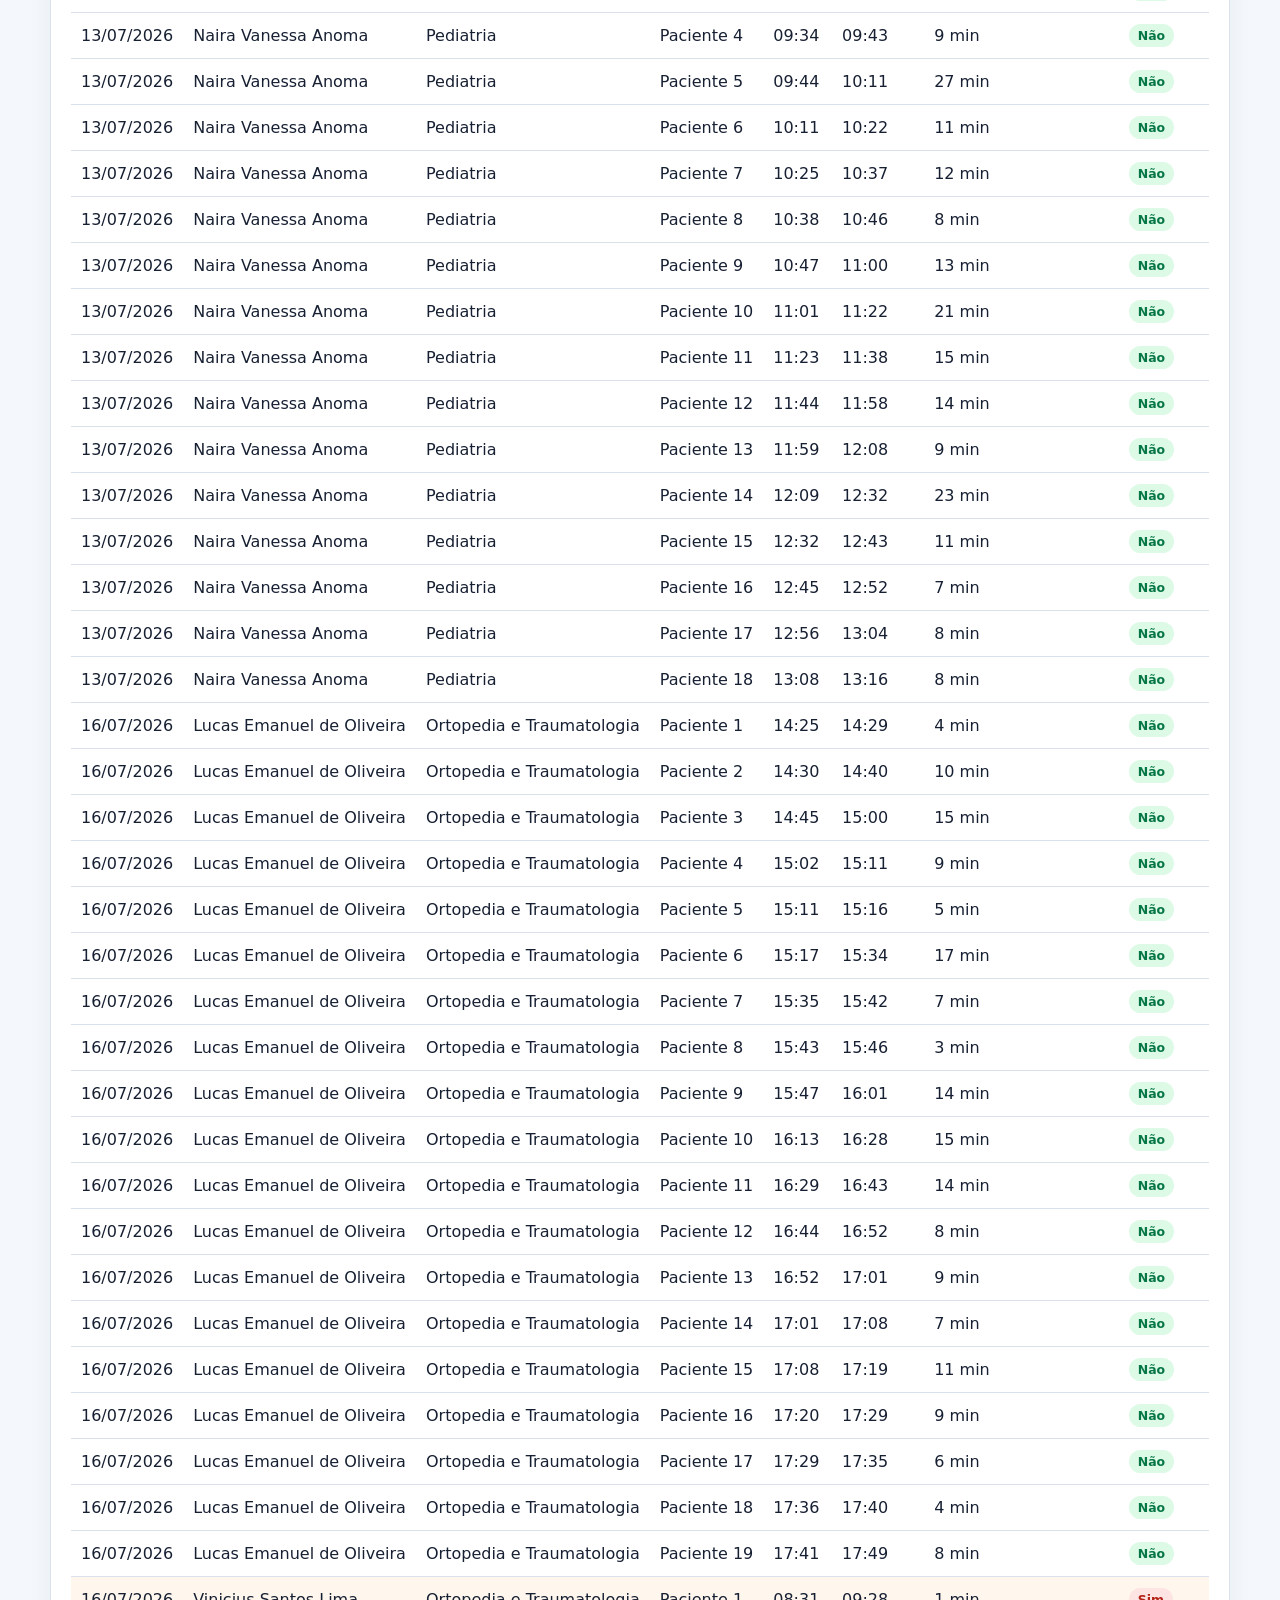
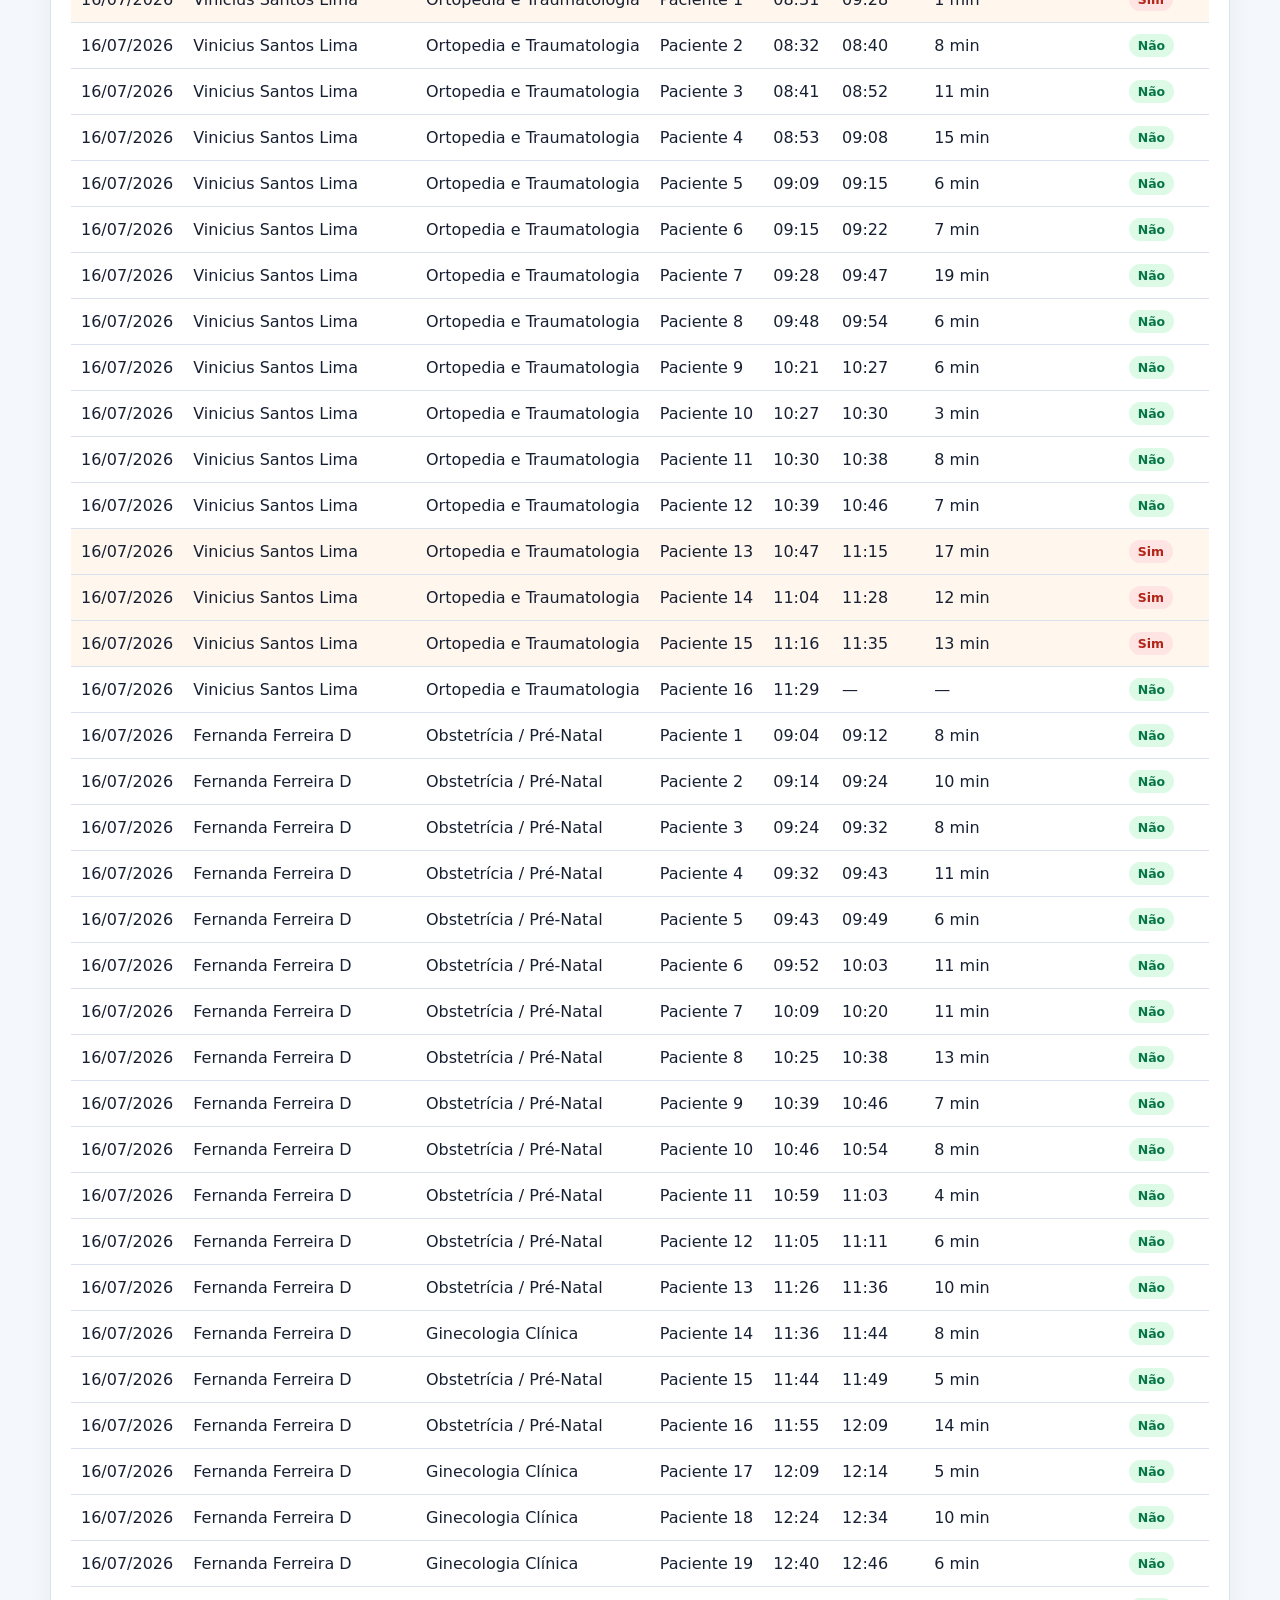
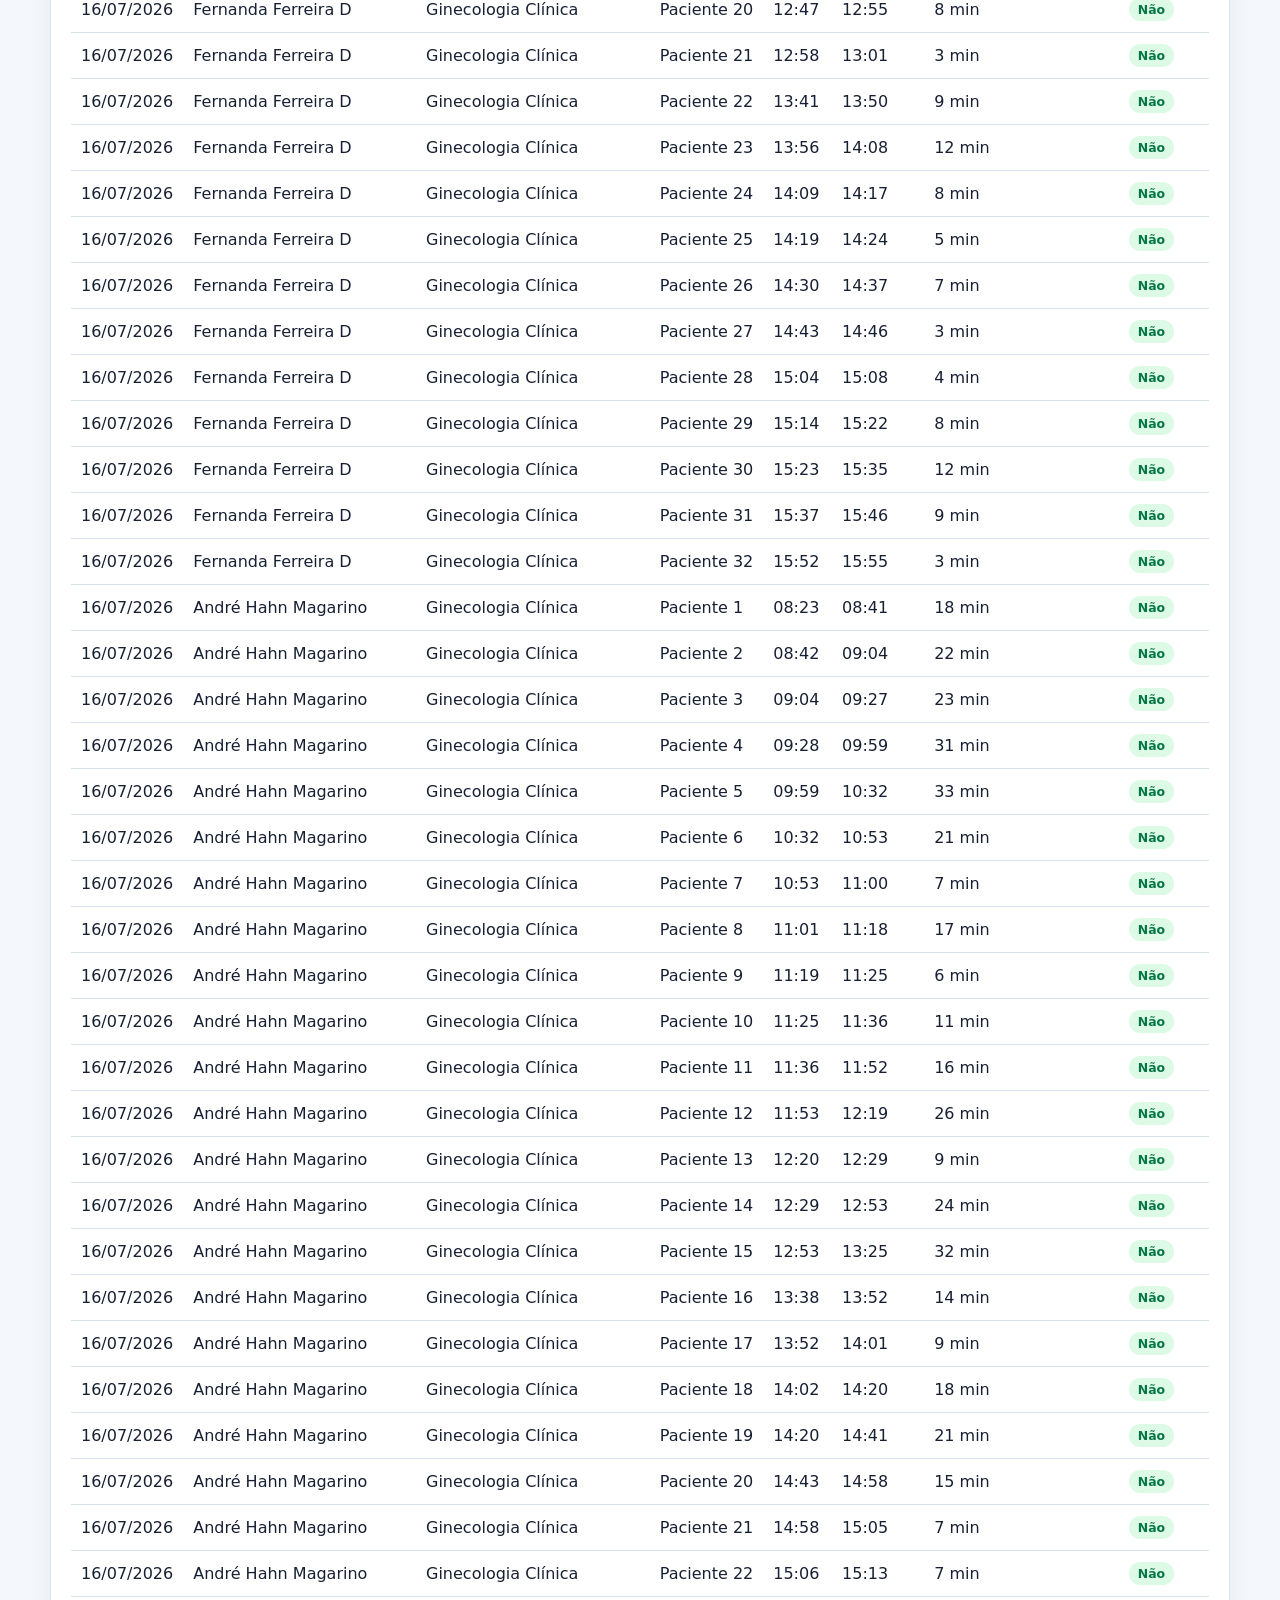
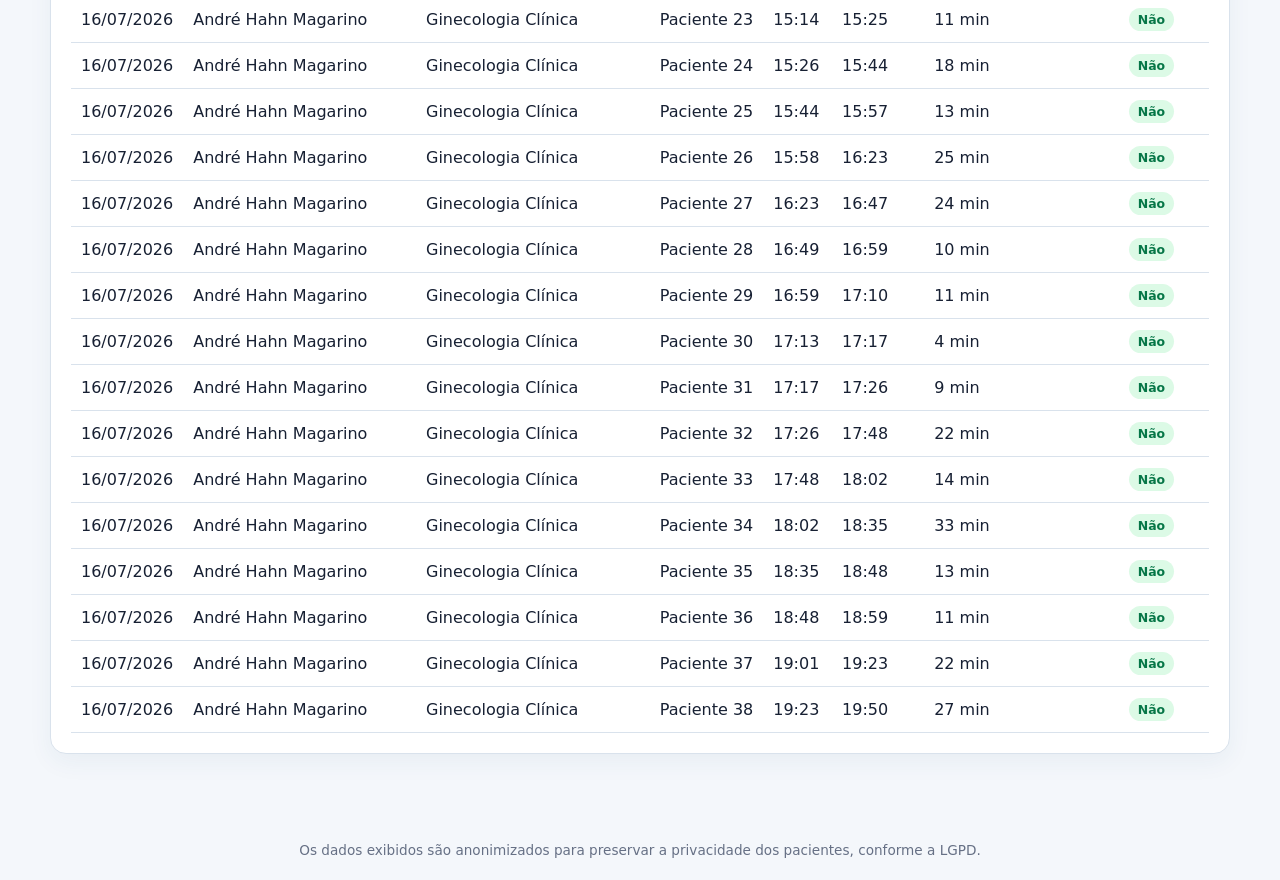
==== commit 519e8bd2: "Add files via upload" ====
--- a/index.html
+++ b/index.html
@@ -34,12 +34,12 @@
         <input id="endDateFilter" type="date">
       </div>
       <div class="field">
+        <label for="specialtyFilter">Especialidade</label>
+        <select id="specialtyFilter"><option value="">Todas as especialidades</option></select>
+      </div>
+      <div class="field">
         <label for="doctorFilter">Médico</label>
         <select id="doctorFilter"><option value="">Todos os médicos</option></select>
-      </div>
-      <div class="field">
-        <label for="specialtyFilter">Especialidade</label>
-        <select id="specialtyFilter"><option value="">Todas as especialidades</option></select>
       </div>
       <div class="field full actions">
         <button id="applyButton" class="button">Consultar</button>
@@ -66,6 +66,23 @@
   </section>
 
   <section class="card">
+    <h2>Análise de horários</h2>
+    <p class="note">O início é considerado dentro do horário quando ocorre até 15 minutos após o começo previsto da agenda. O último término é comparado ao horário final informado, sem concluir automaticamente que houve saída antecipada.</p>
+    <div class="table-wrap">
+      <table class="analysis-table">
+        <thead>
+          <tr>
+            <th>Data</th><th>Médico</th><th>Agenda prevista</th><th>Primeiro atendimento</th>
+            <th>Análise da entrada</th><th>Último término</th><th>Relação com o fim</th>
+            <th>Espera acima de 1h30</th>
+          </tr>
+        </thead>
+        <tbody id="scheduleAnalysisBody"></tbody>
+      </table>
+    </div>
+  </section>
+
+  <section class="card">
     <h2>Atendimentos encontrados</h2>
     <div class="table-wrap">
       <table>
@@ -81,7 +98,8 @@
   </section>
 </main>
 
-<footer>Os dados exibidos são anonimizados para preservar a privacidade dos pacientes, conforme a LGPD..</footer>
+<footer>Os dados exibidos são anonimizados para preservar a privacidade dos pacientes, conforme a LGPD.</footer>
+<script src="horarios.js"></script>
 <script src="painel.js"></script>
 </body>
 </html>
--- a/styles.css
+++ b/styles.css
@@ -185,3 +185,8 @@
   .kpis { grid-template-columns: 1fr; }
   .card { padding: 15px; }
 }
+
+.analysis-table { min-width: 1180px; }
+.analysis-table td:nth-child(5),
+.analysis-table td:nth-child(7),
+.analysis-table td:nth-child(8) { font-weight: 700; }
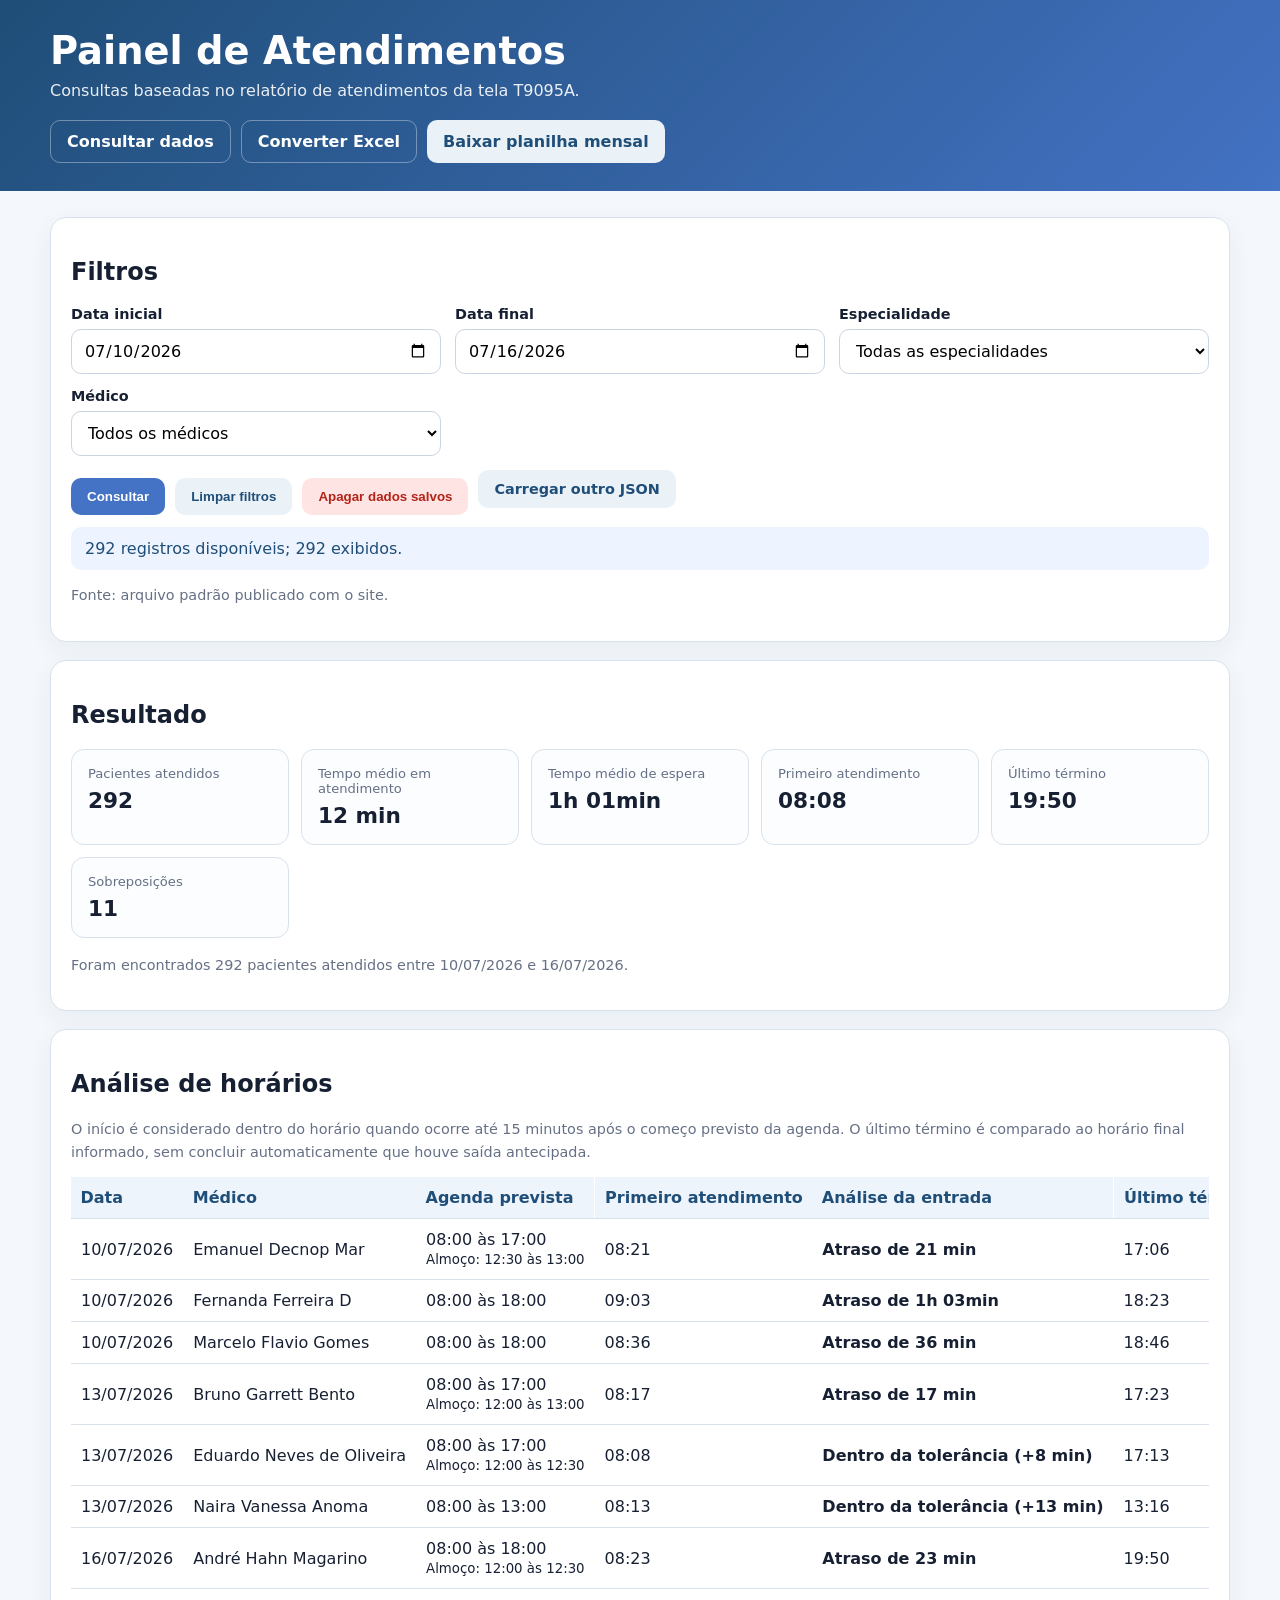
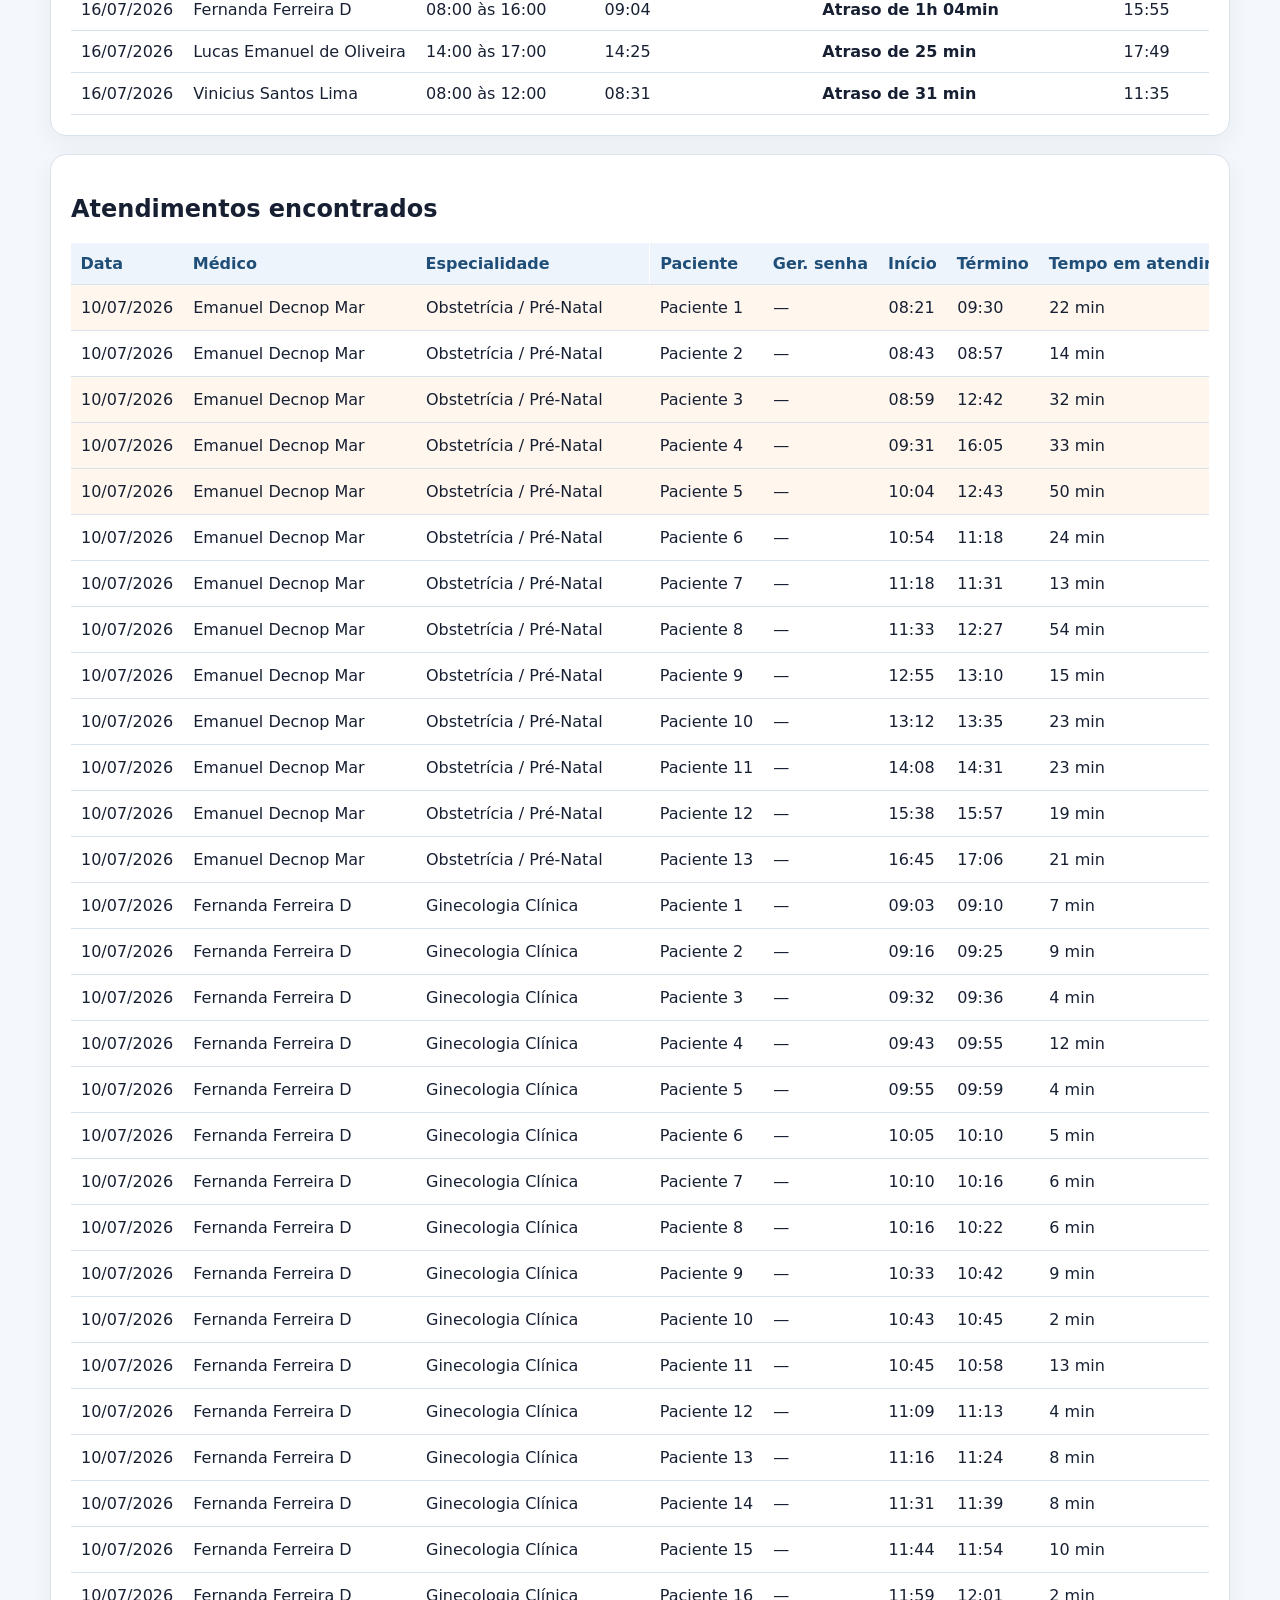
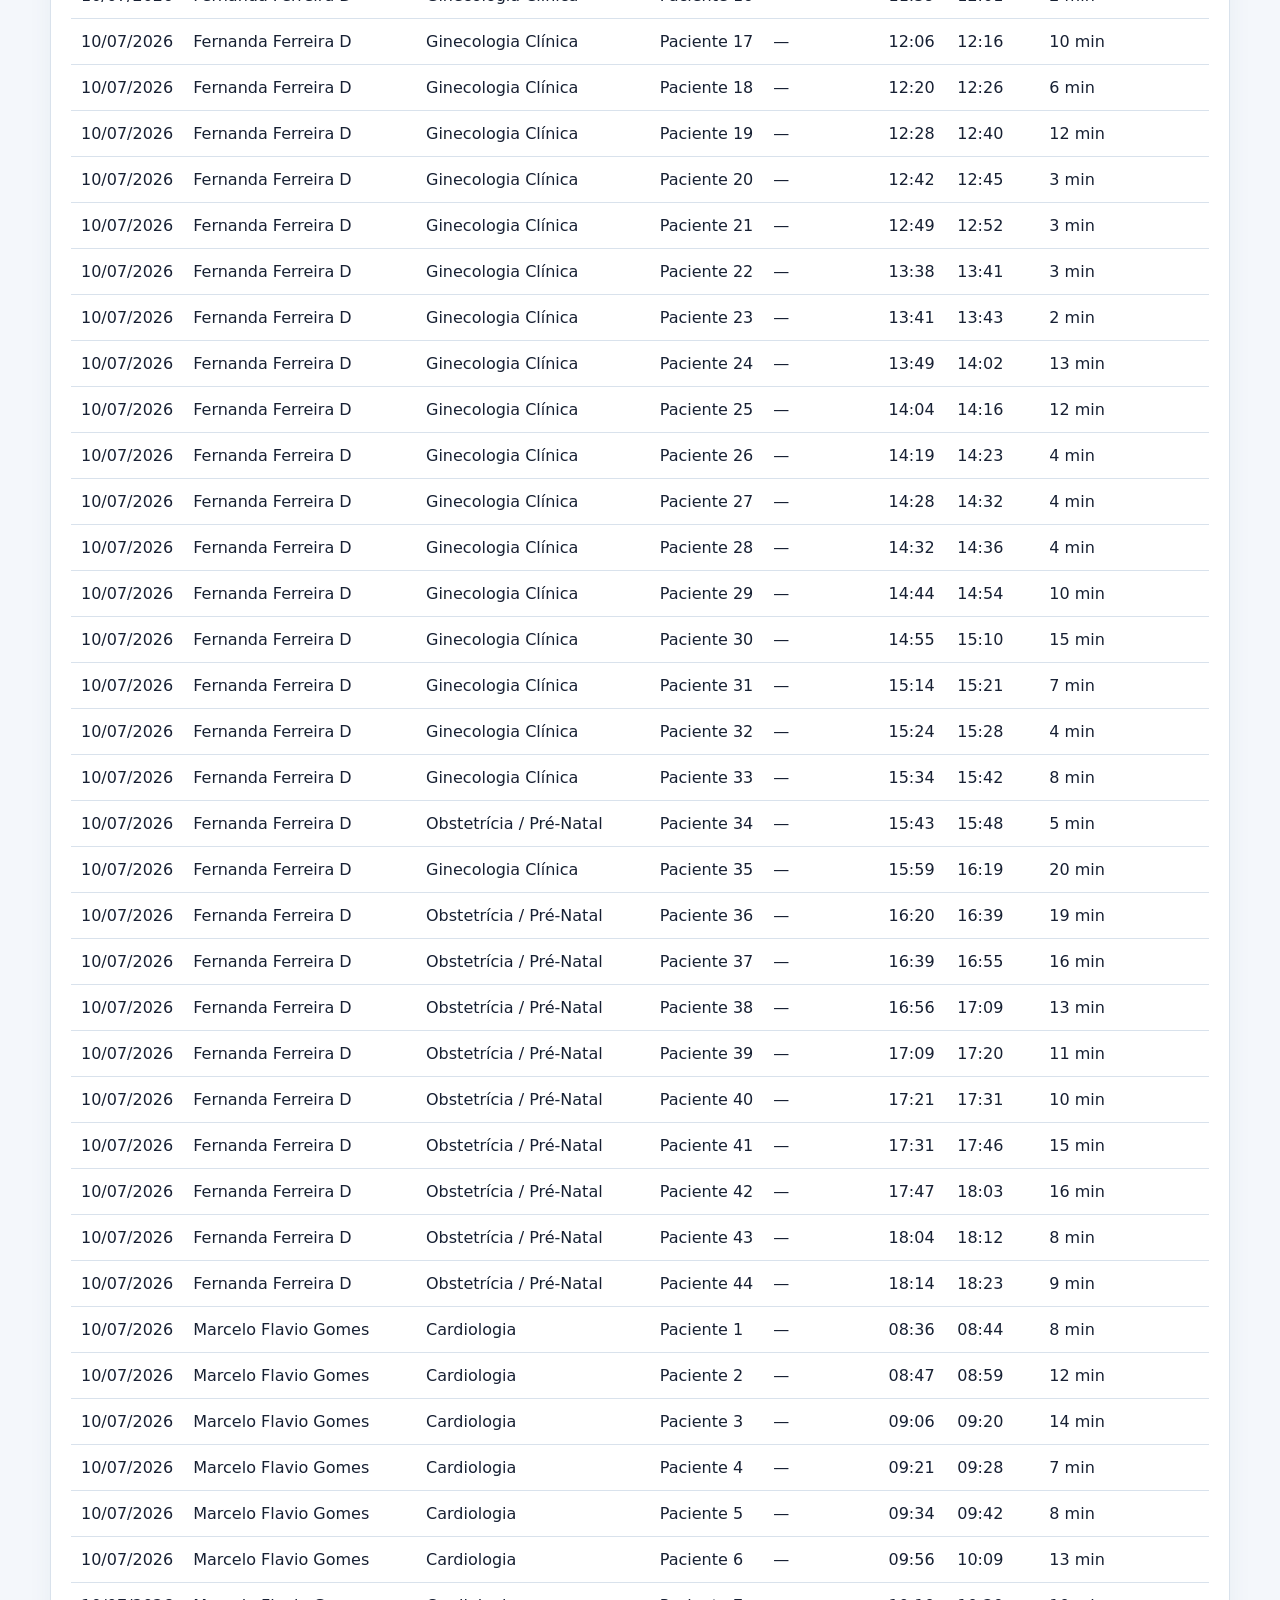
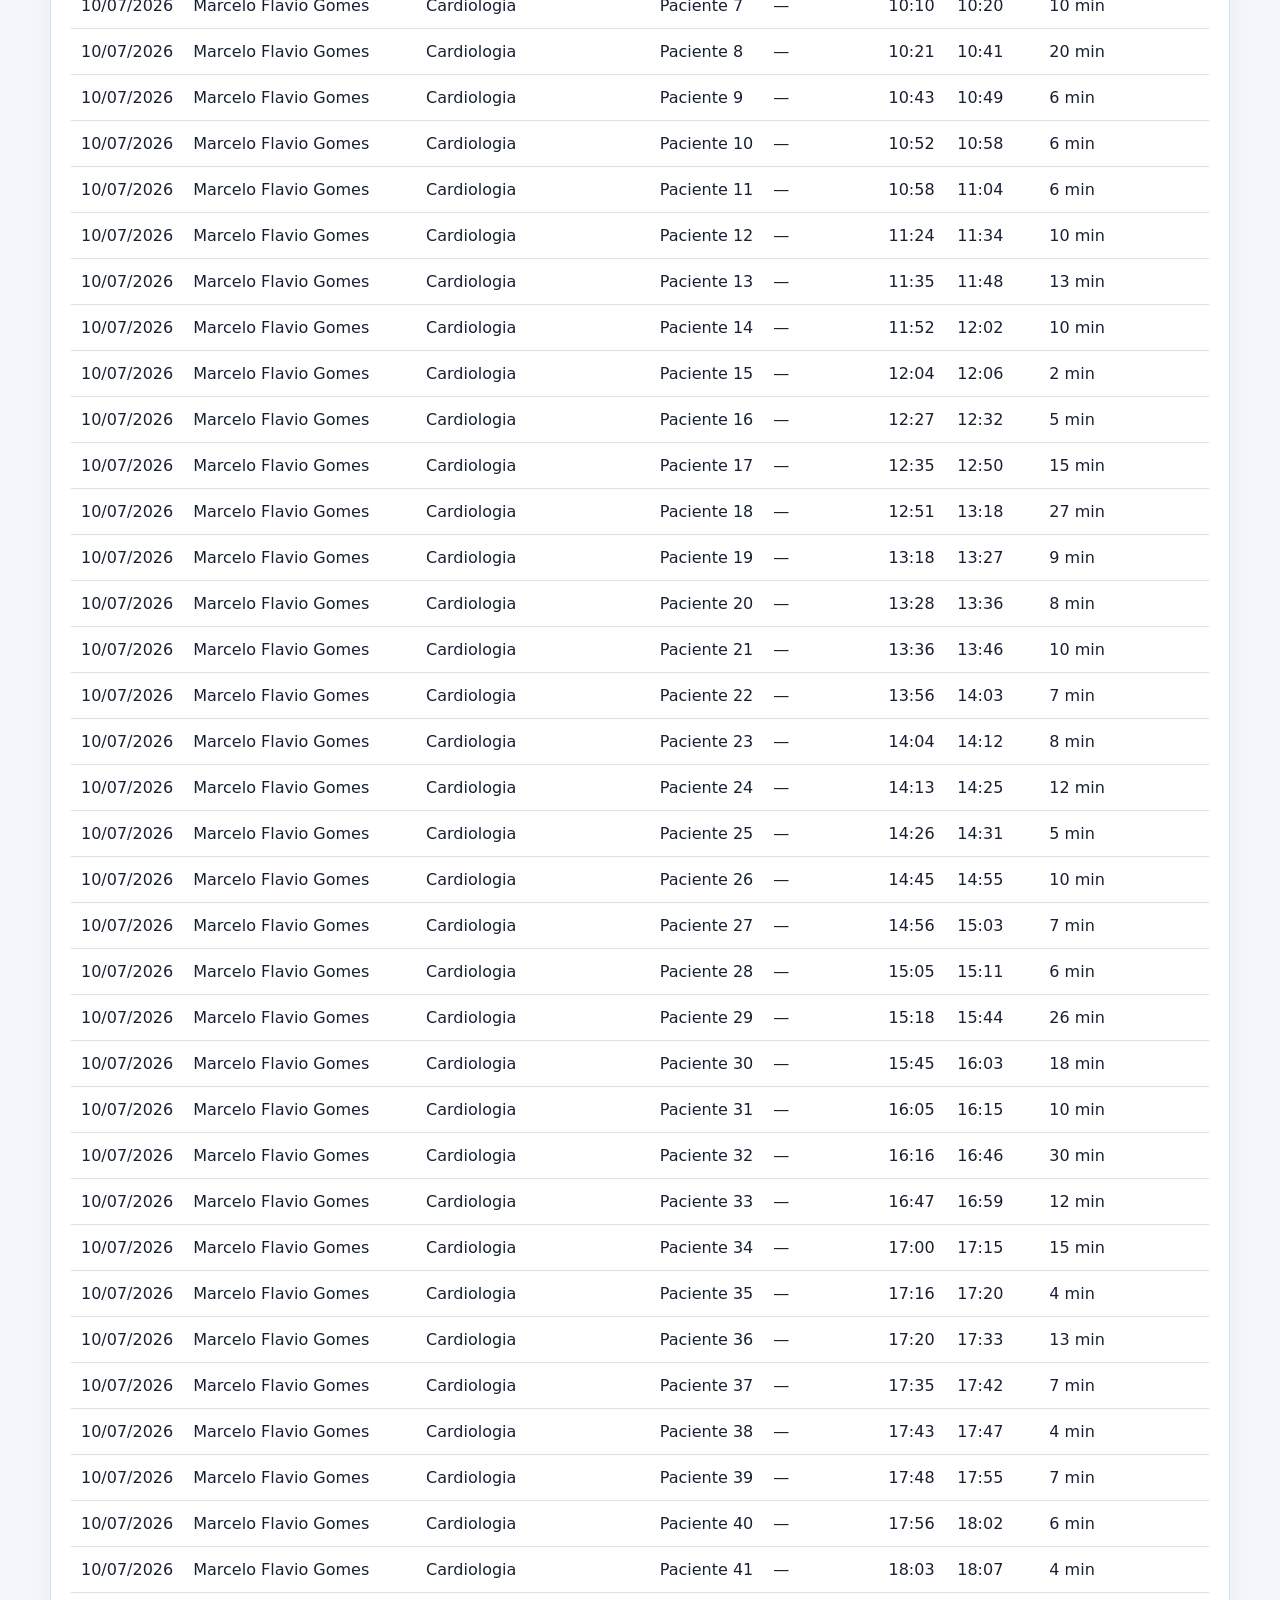
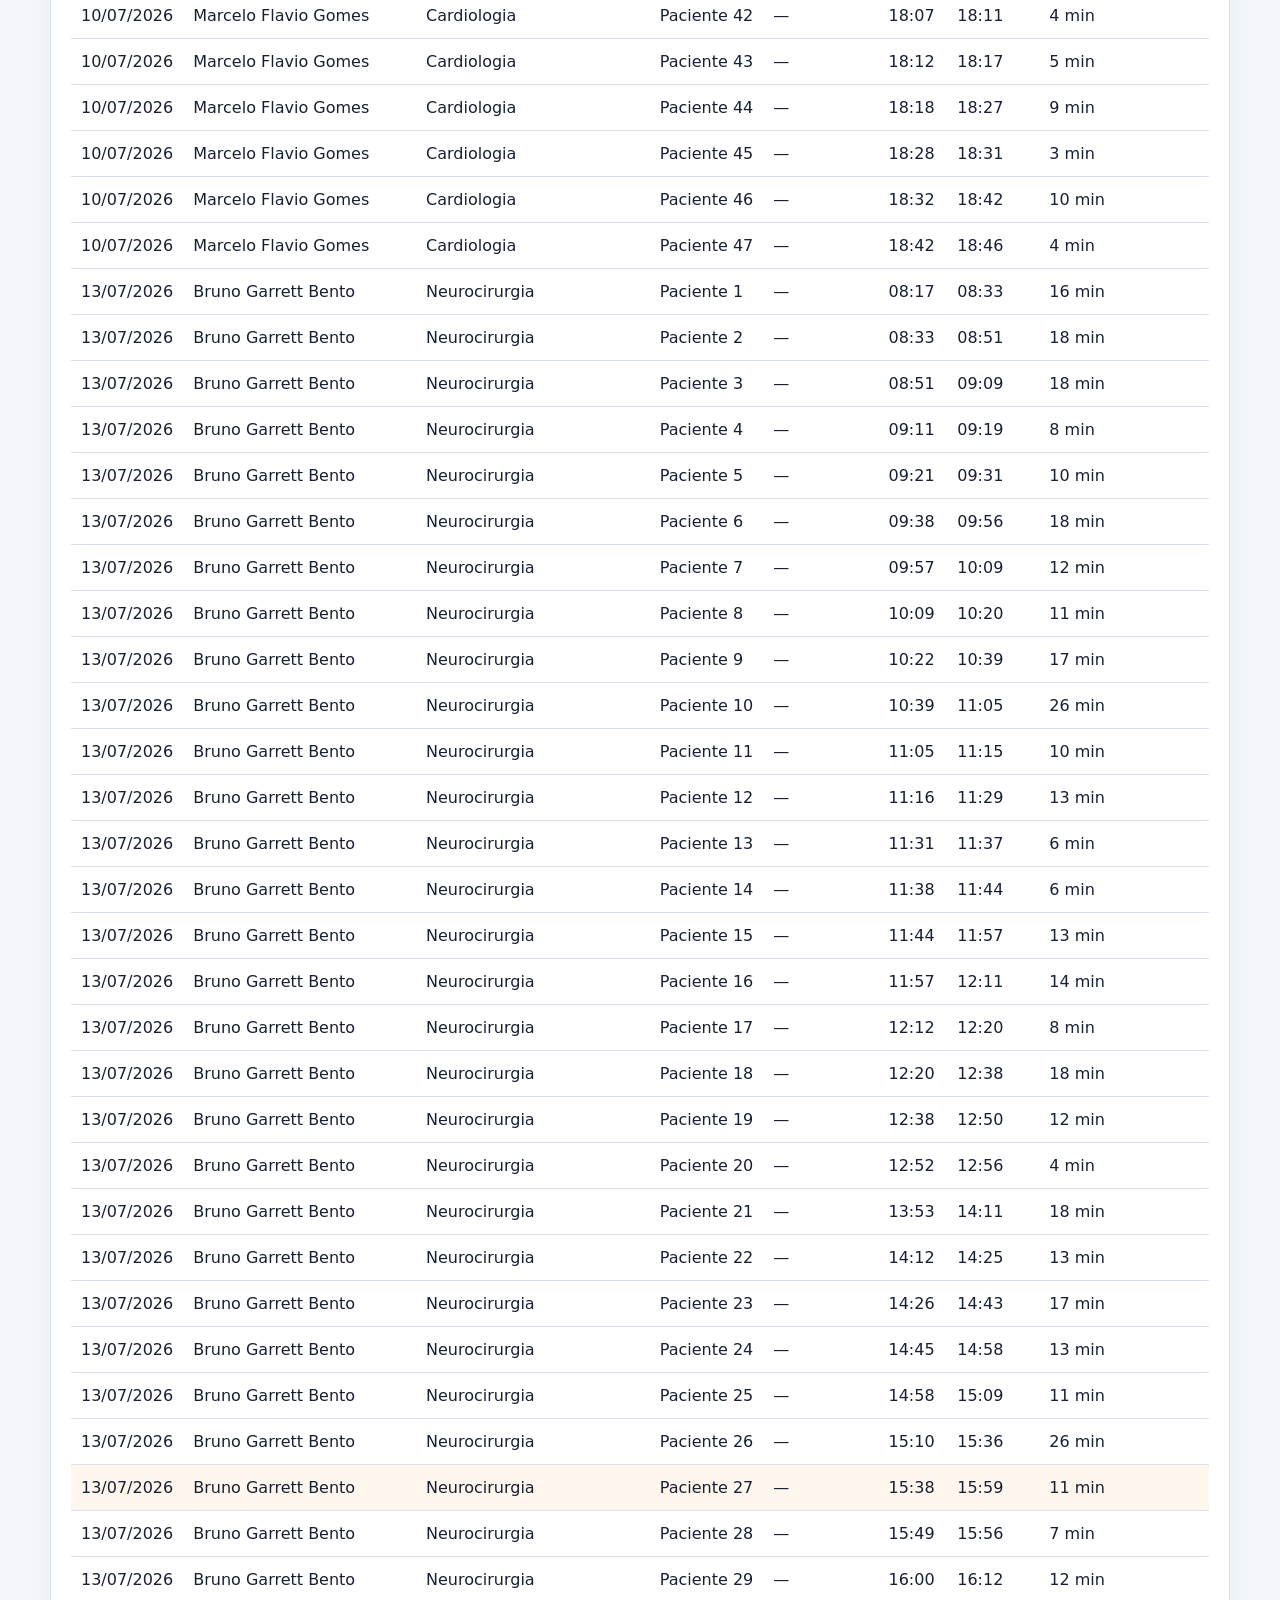
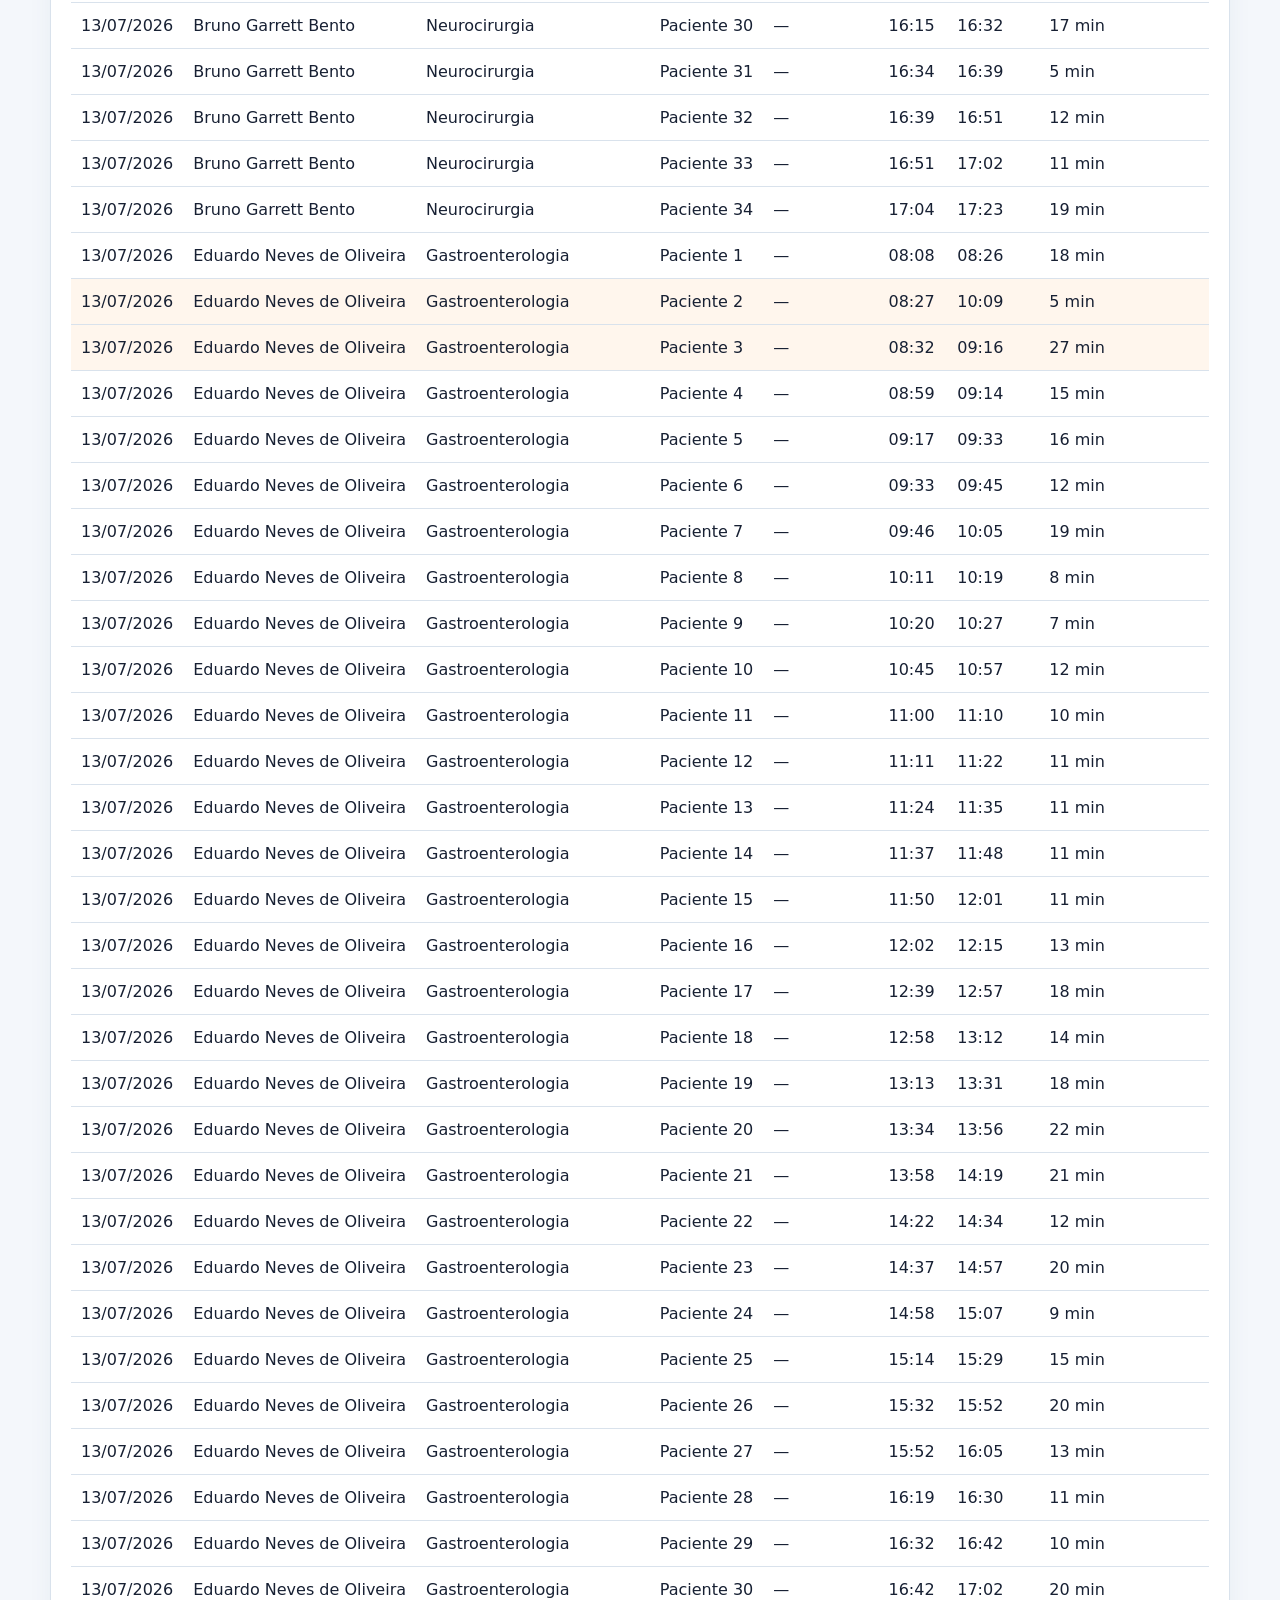
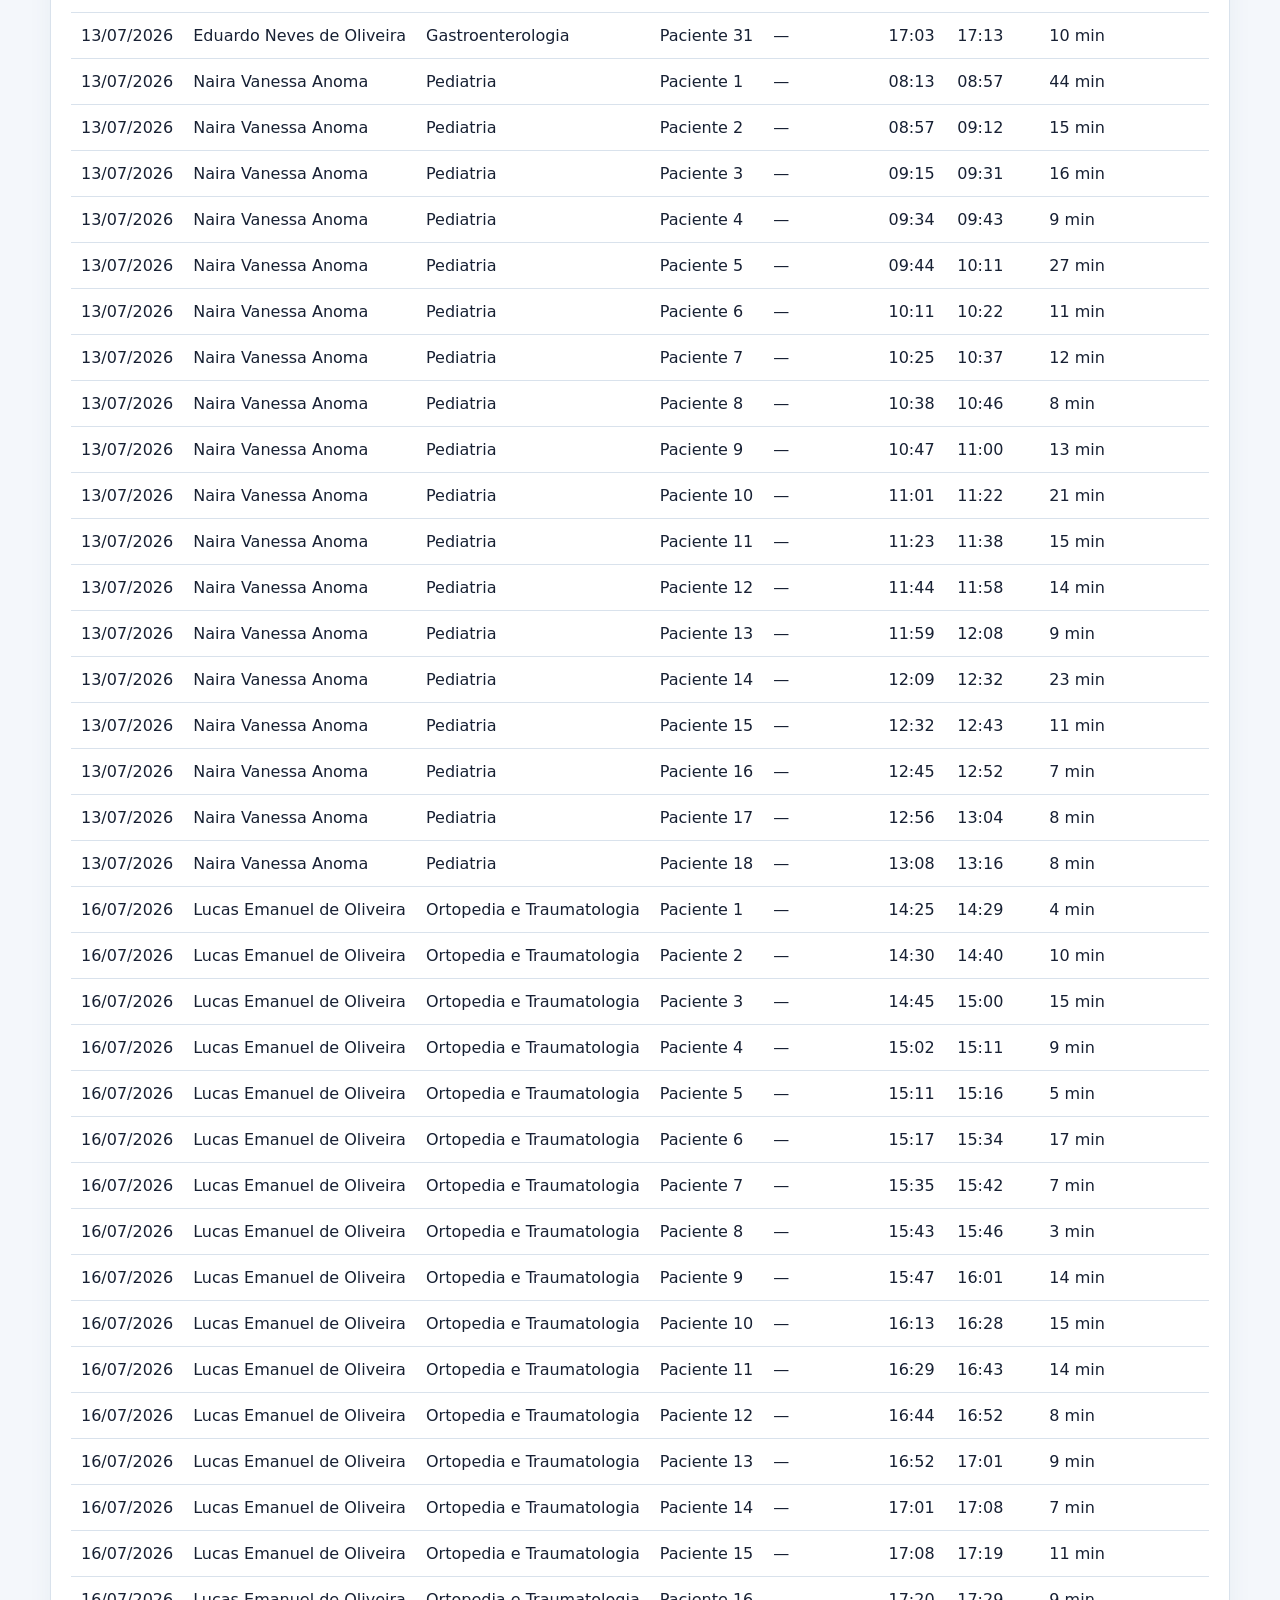
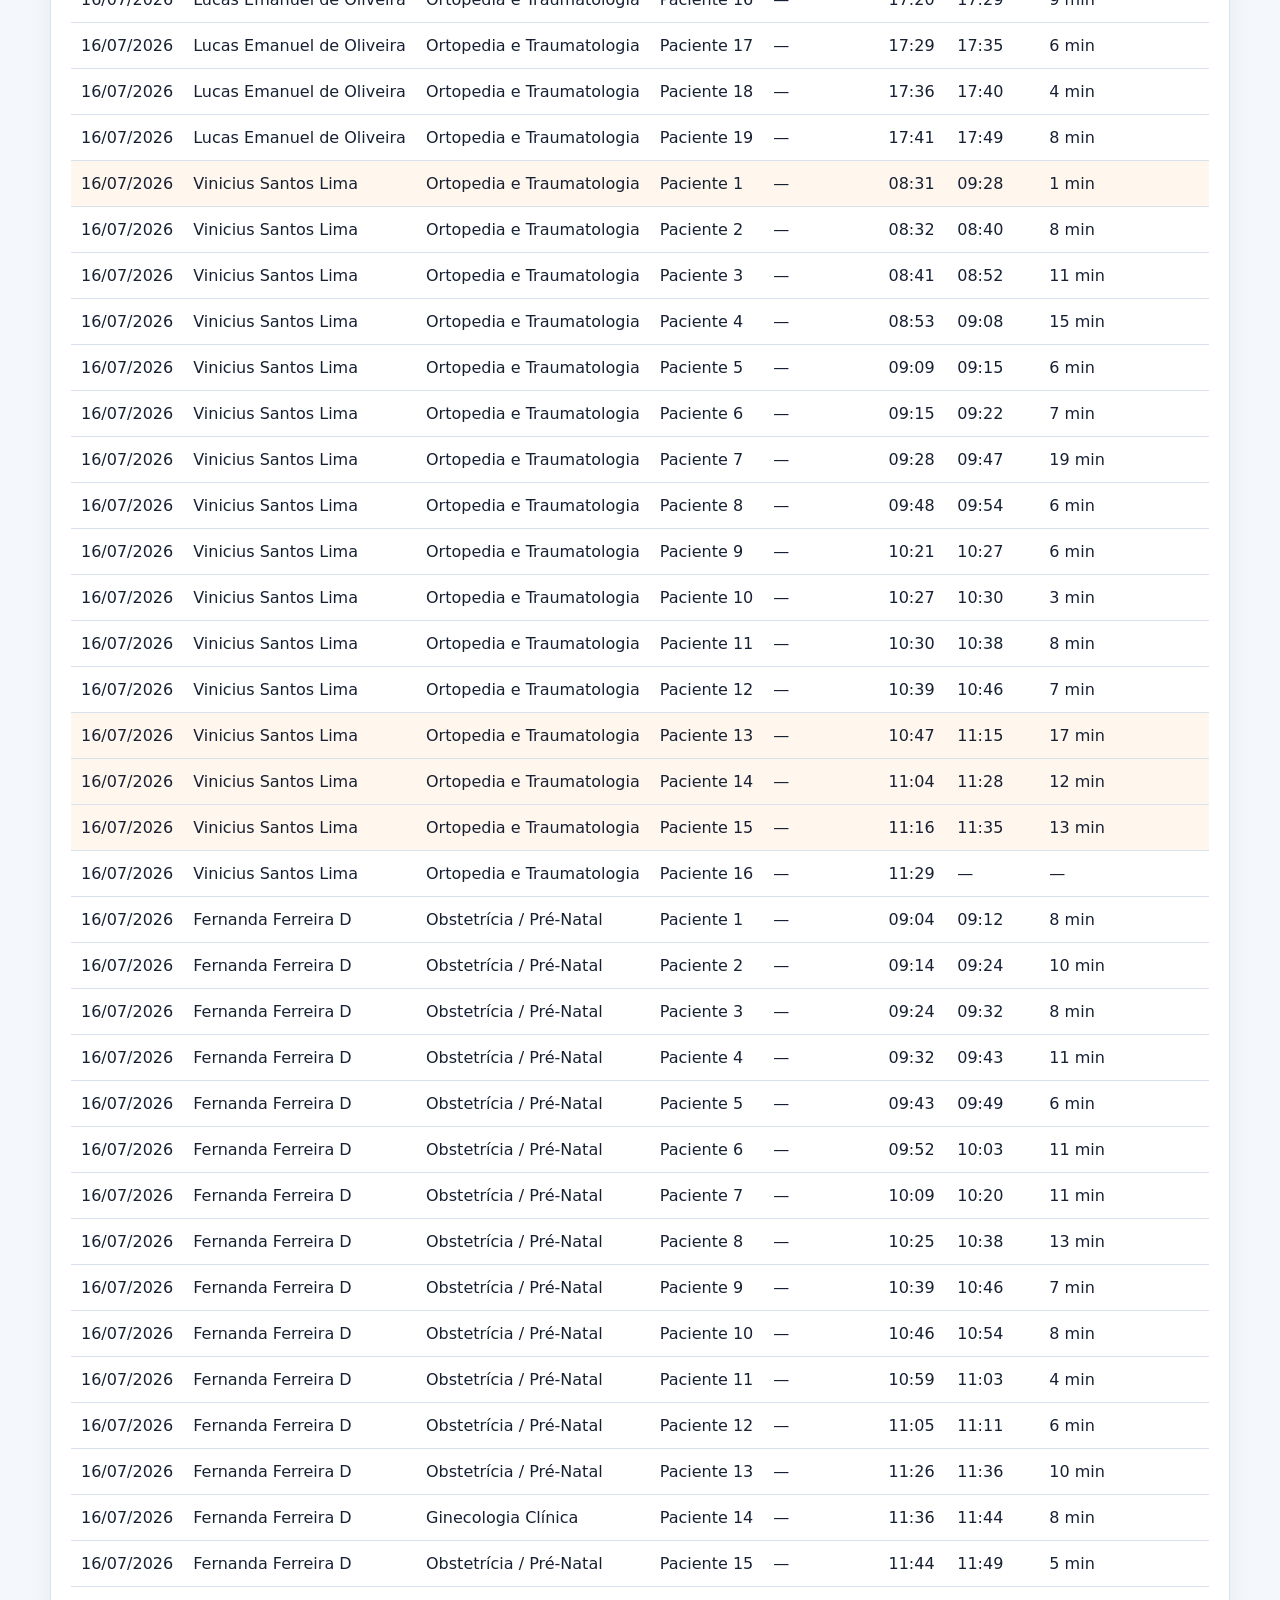
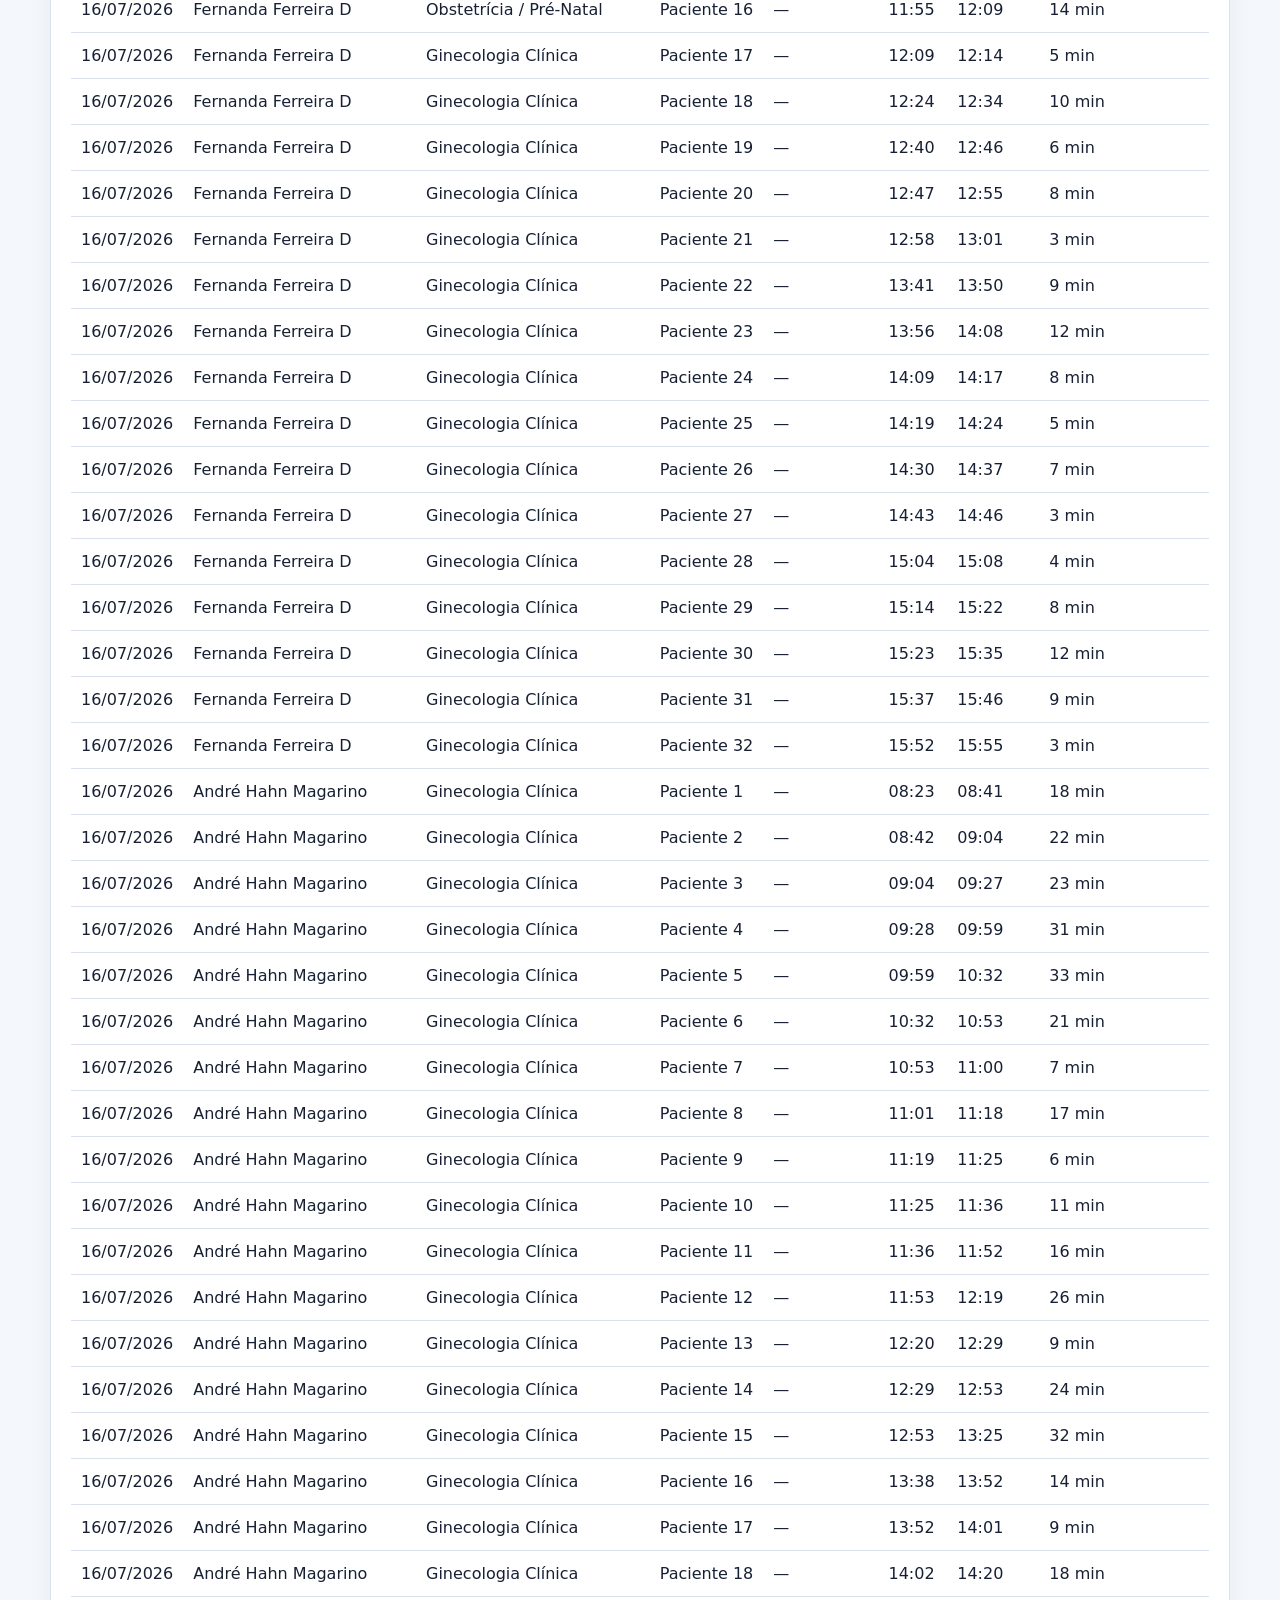
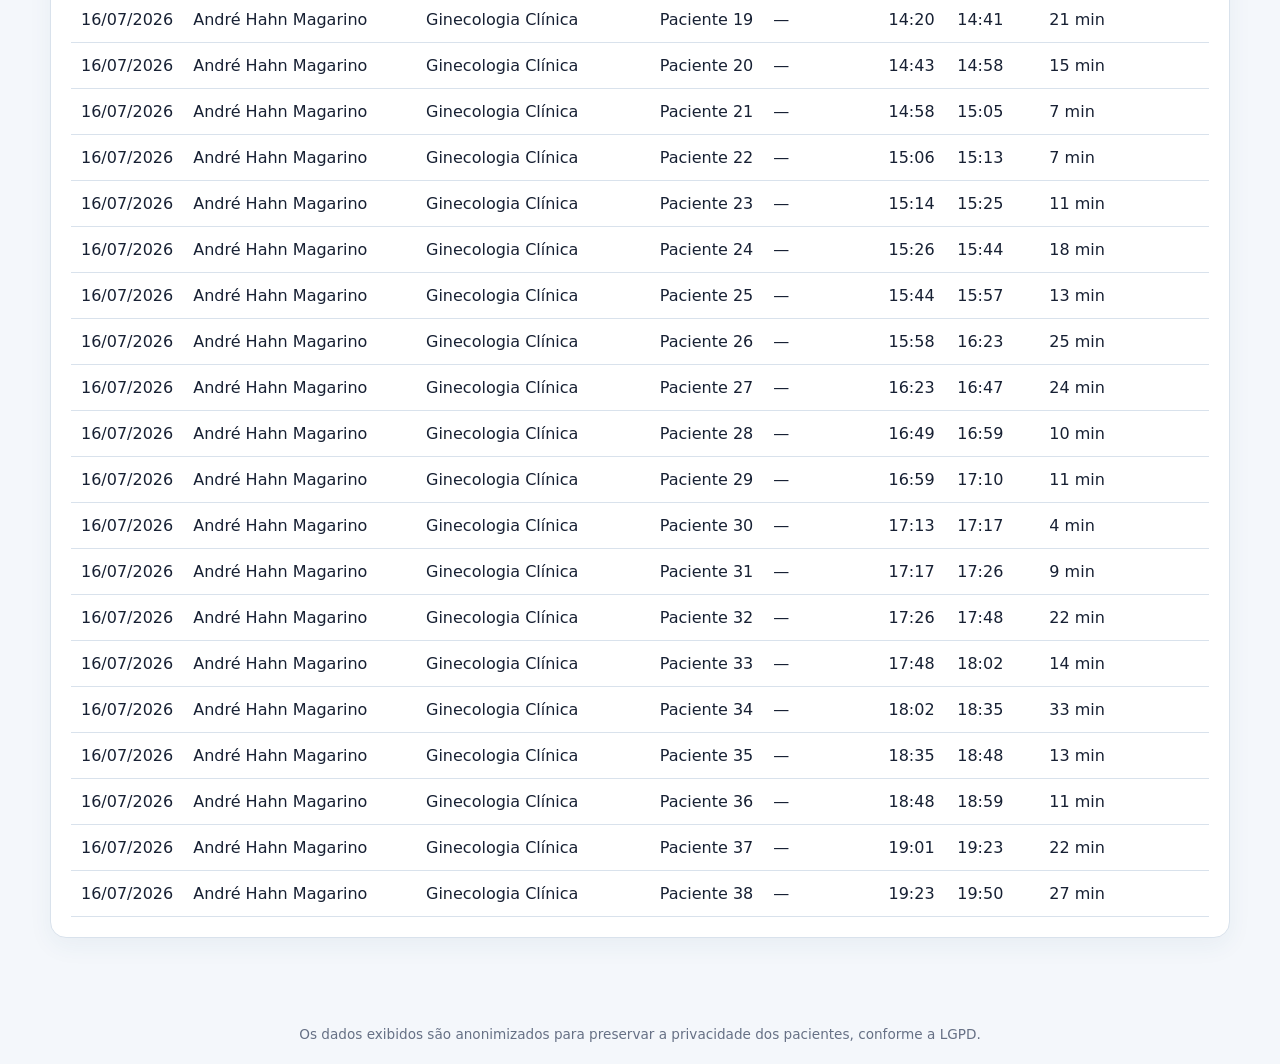
==== commit 1eb0e1d5: "Add files via upload" ====
--- a/index.html
+++ b/index.html
@@ -57,7 +57,8 @@
     <h2>Resultado</h2>
     <div class="kpis">
       <div class="kpi"><span>Pacientes atendidos</span><strong id="patientCount">0</strong></div>
-      <div class="kpi"><span>Tempo médio considerado</span><strong id="averageTime">—</strong></div>
+      <div class="kpi"><span>Tempo médio em atendimento</span><strong id="averageTime">—</strong></div>
+      <div class="kpi"><span>Tempo médio de espera</span><strong id="averageWait">—</strong></div>
       <div class="kpi"><span>Primeiro atendimento</span><strong id="firstTime">—</strong></div>
       <div class="kpi"><span>Último término</span><strong id="lastTime">—</strong></div>
       <div class="kpi"><span>Sobreposições</span><strong id="overlapCount">0</strong></div>
@@ -89,7 +90,7 @@
         <thead>
           <tr>
             <th>Data</th><th>Médico</th><th>Especialidade</th><th>Paciente</th>
-            <th>Início</th><th>Término</th><th>Tempo considerado</th><th>Sobreposição</th>
+            <th>Ger. senha</th><th>Início</th><th>Término</th><th>Tempo em atendimento</th><th>Tempo de espera</th><th>Sobreposição</th>
           </tr>
         </thead>
         <tbody id="resultsBody"></tbody>
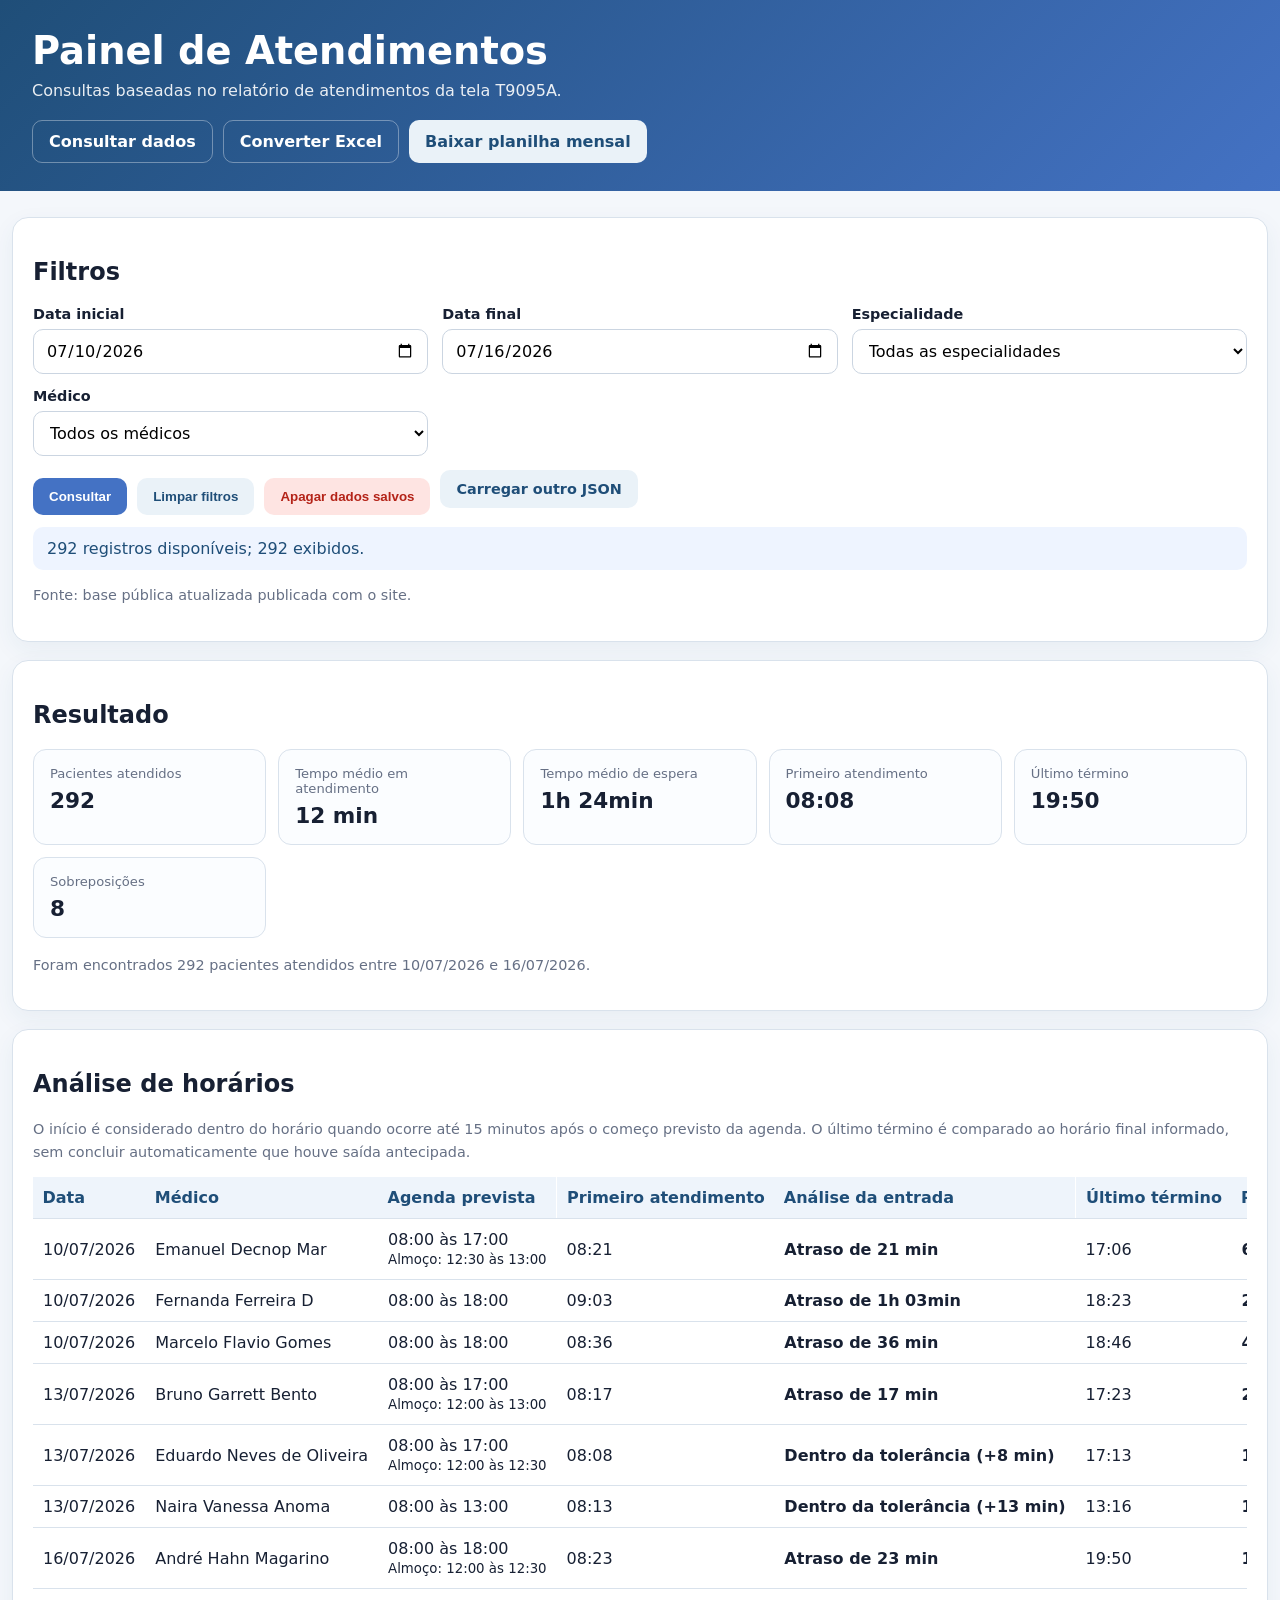
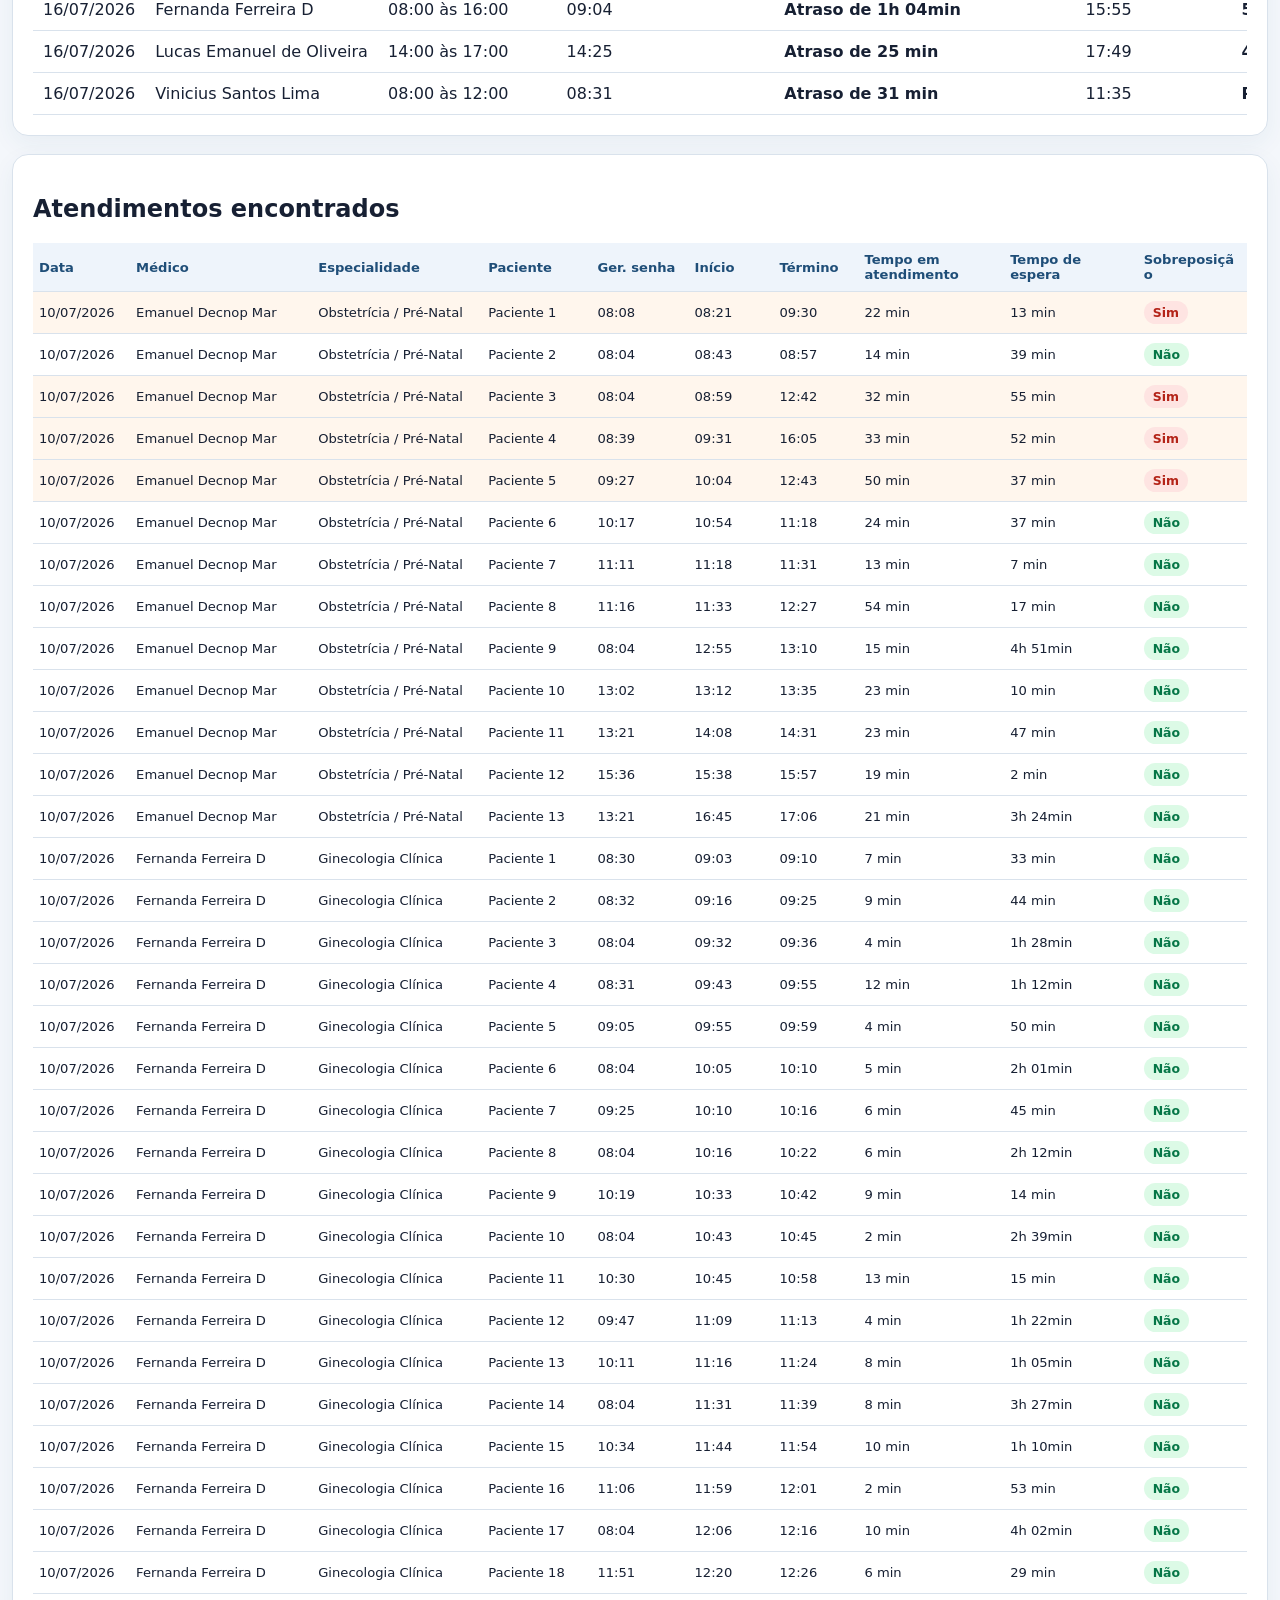
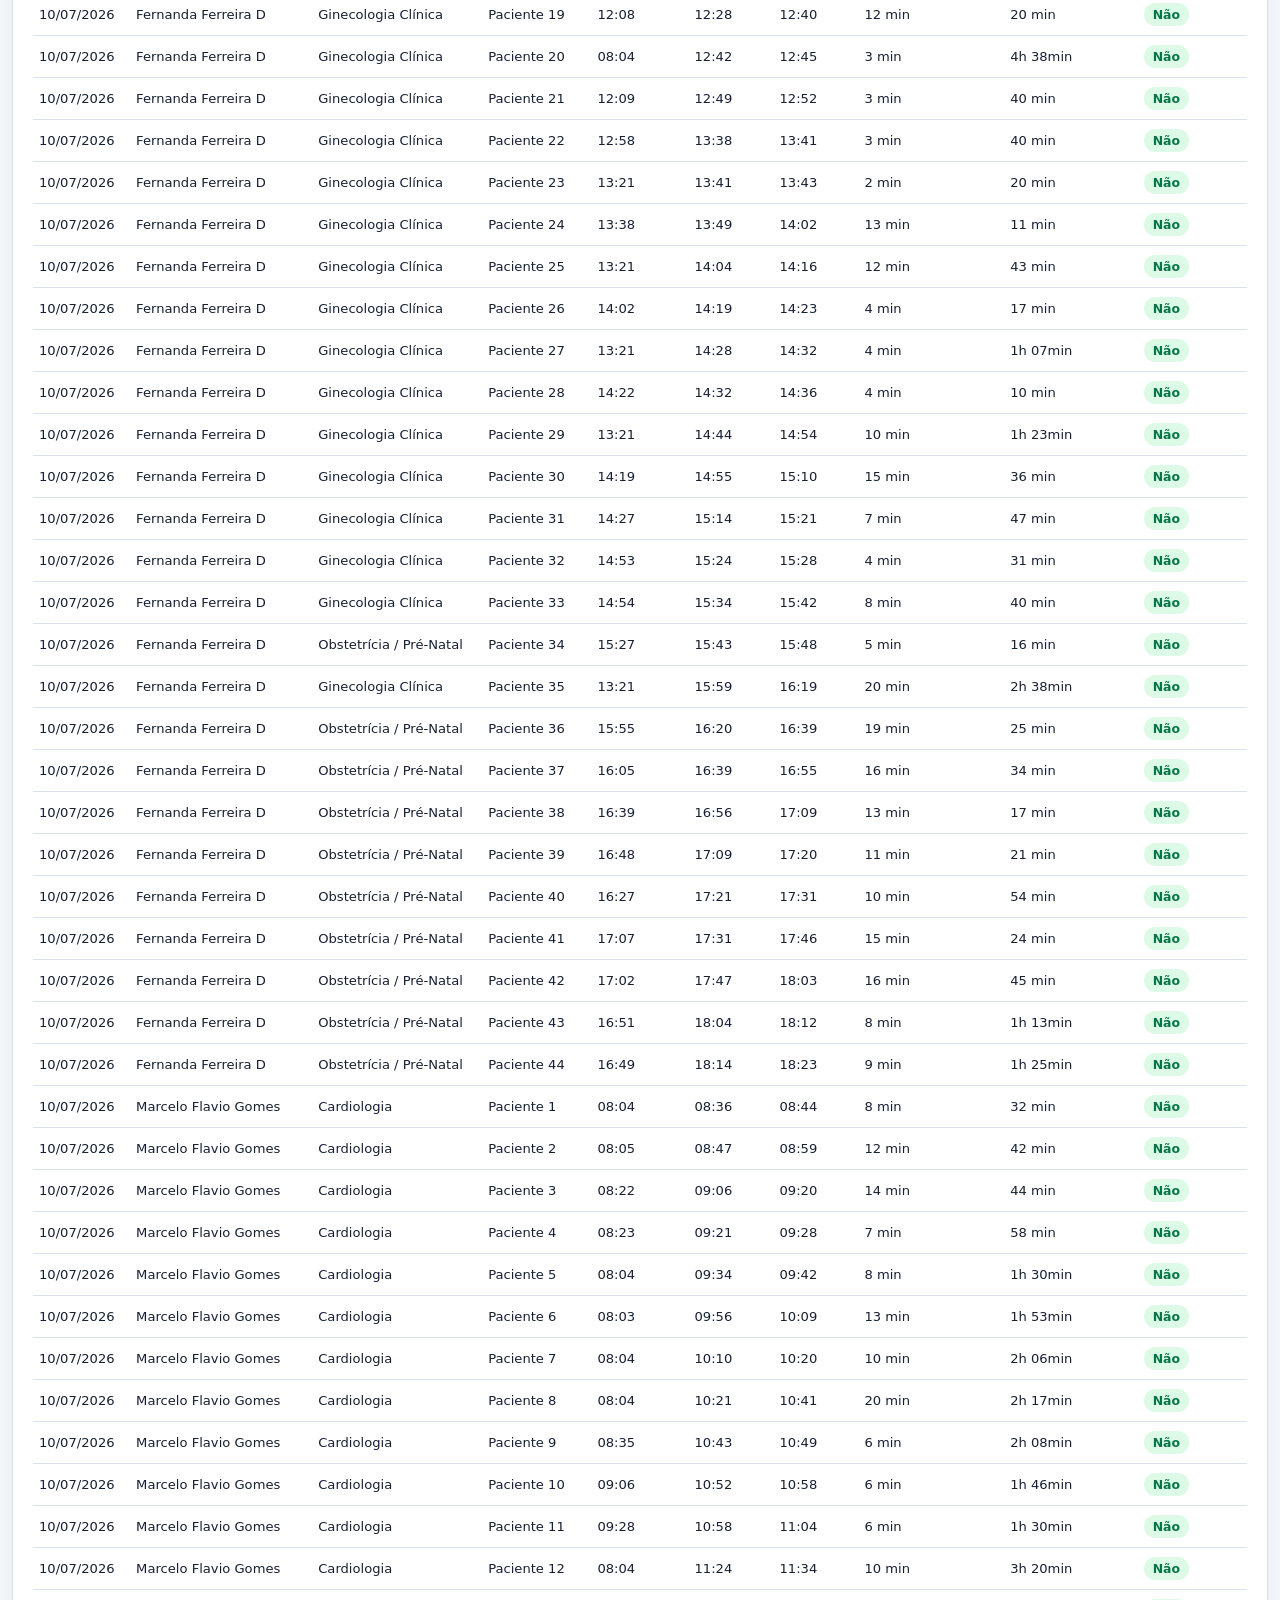
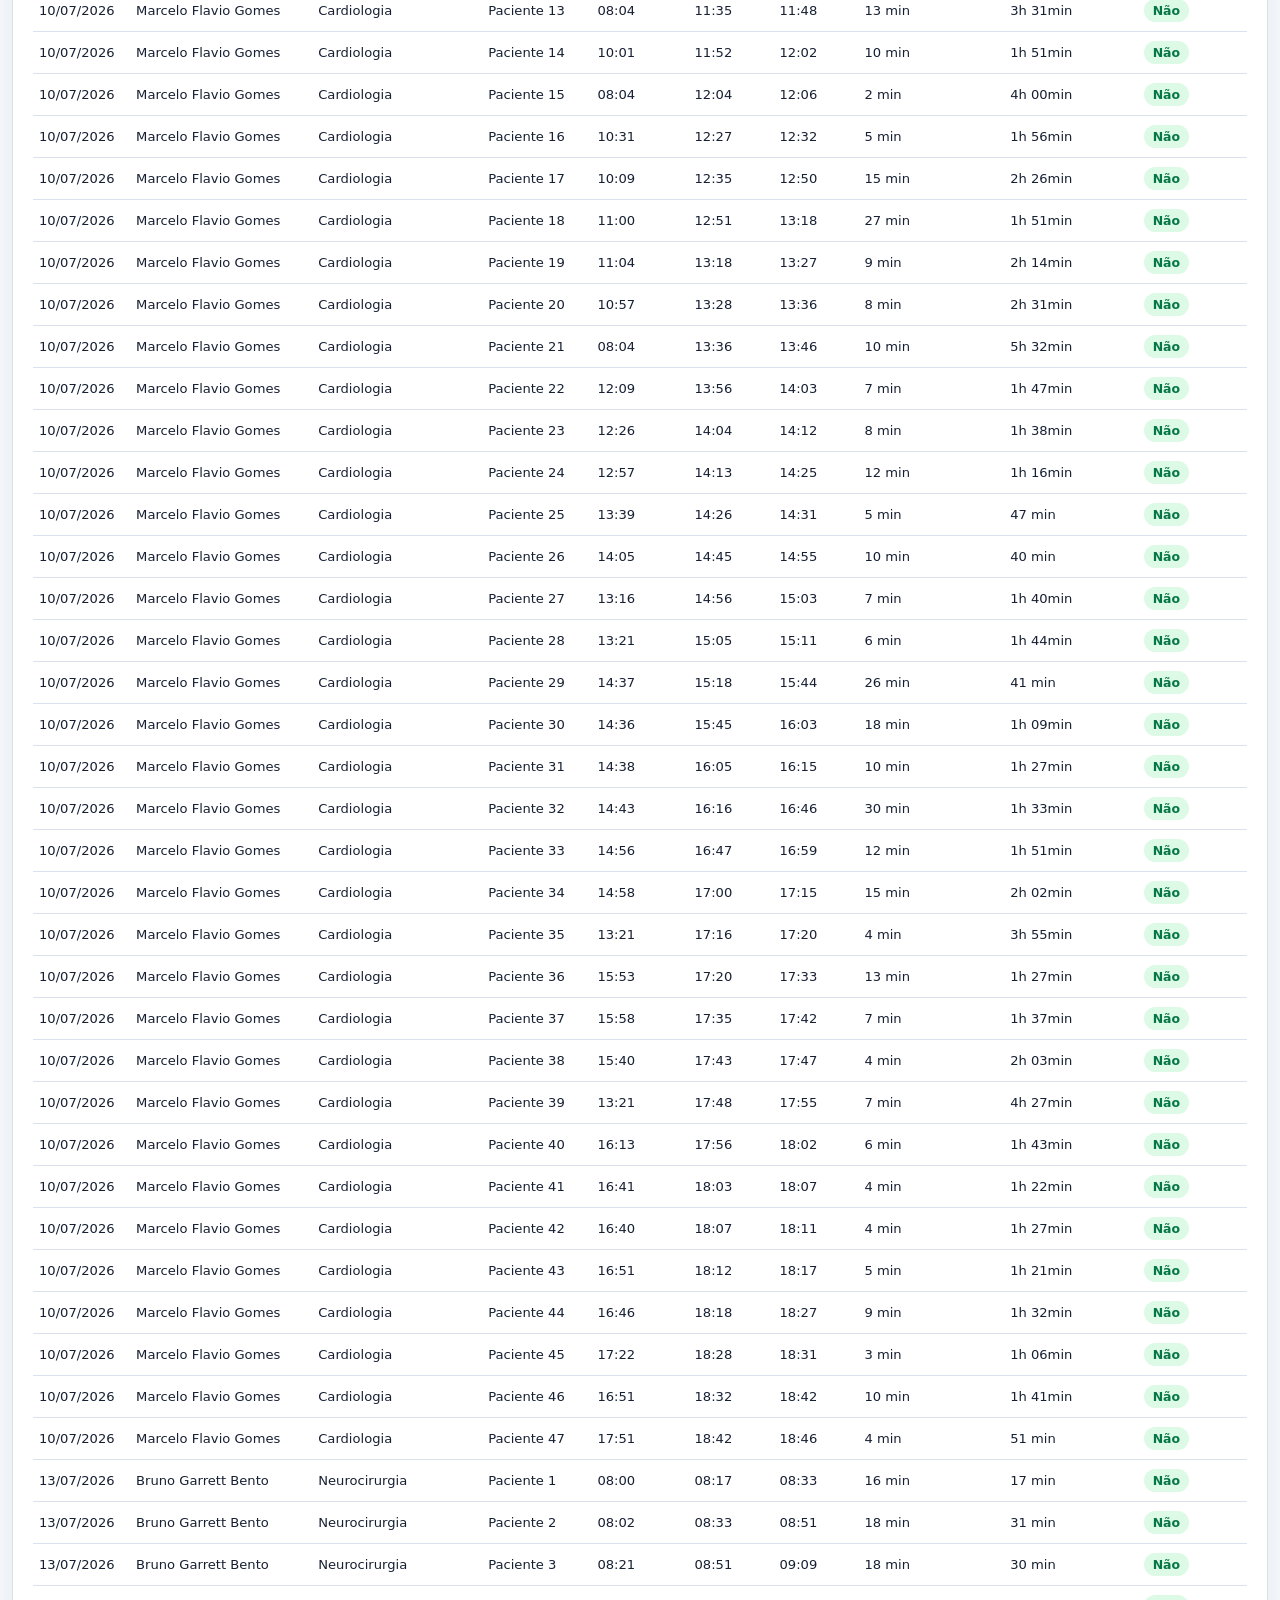
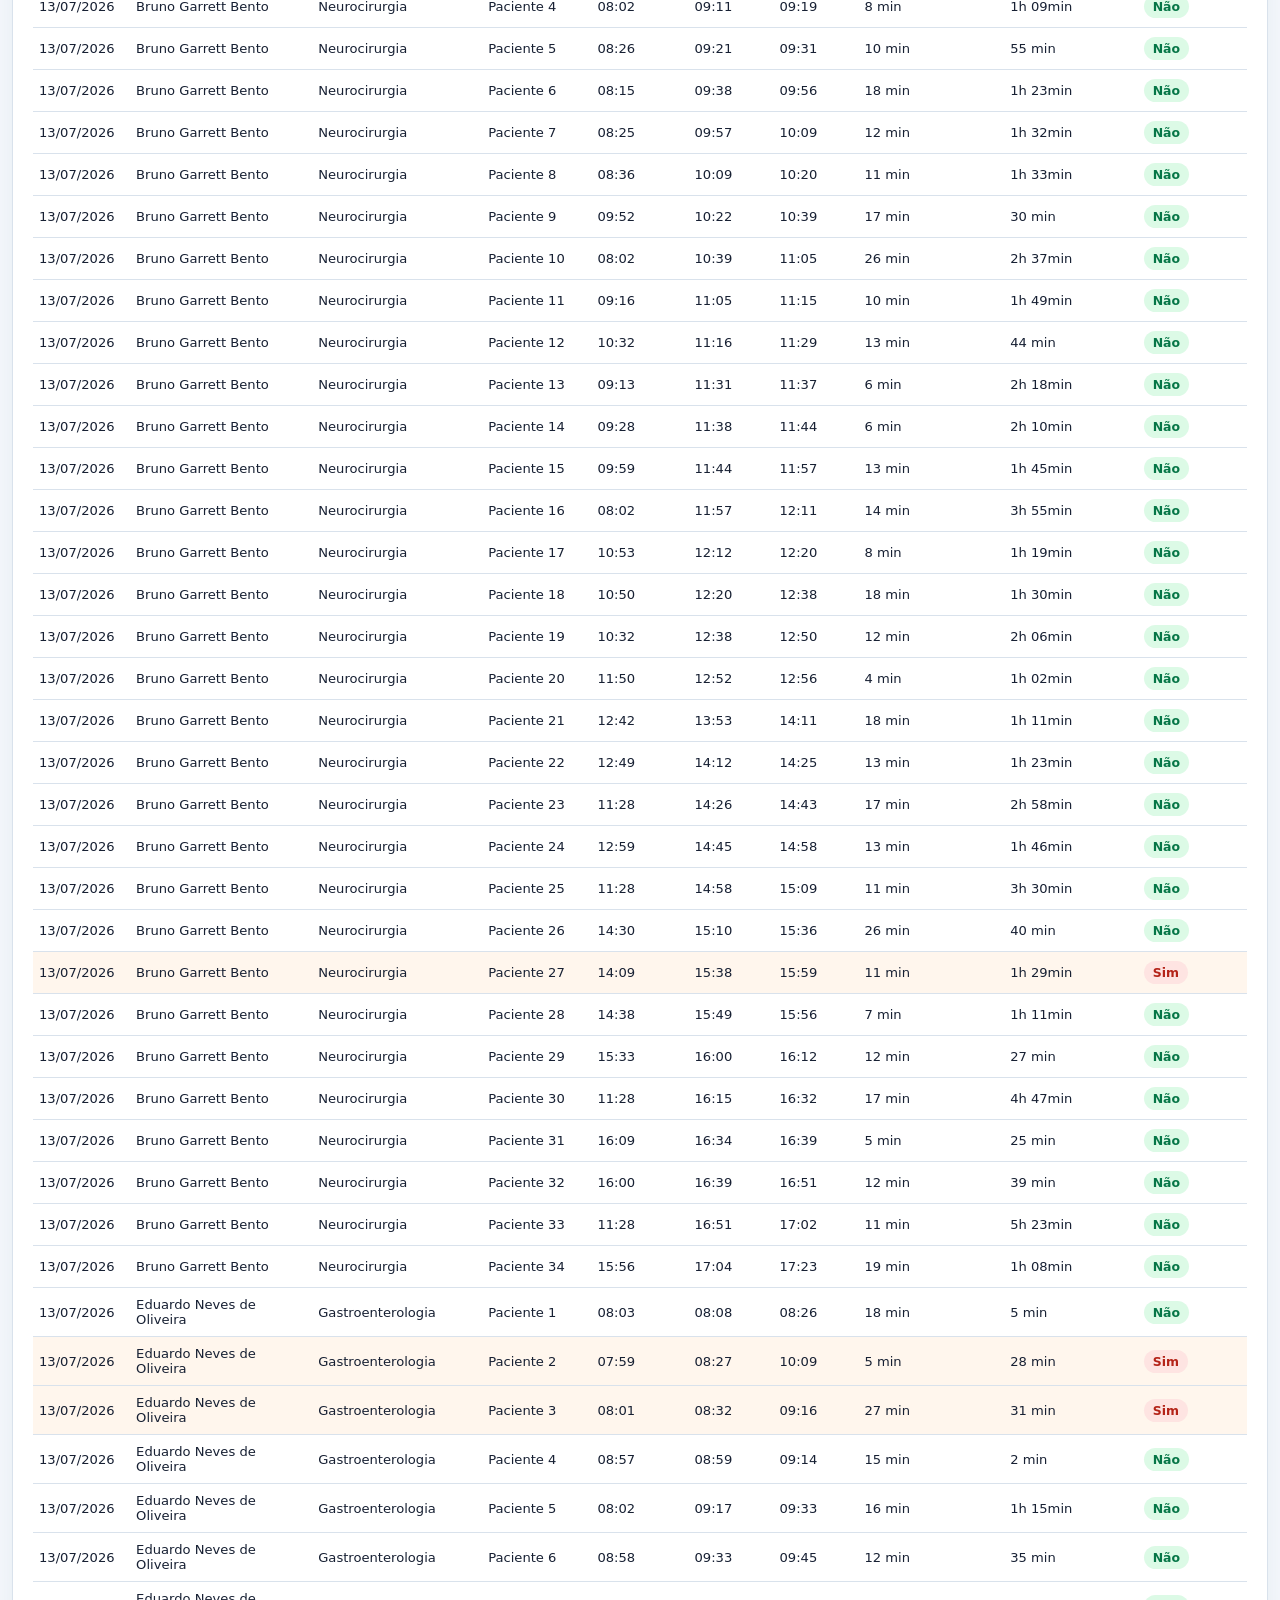
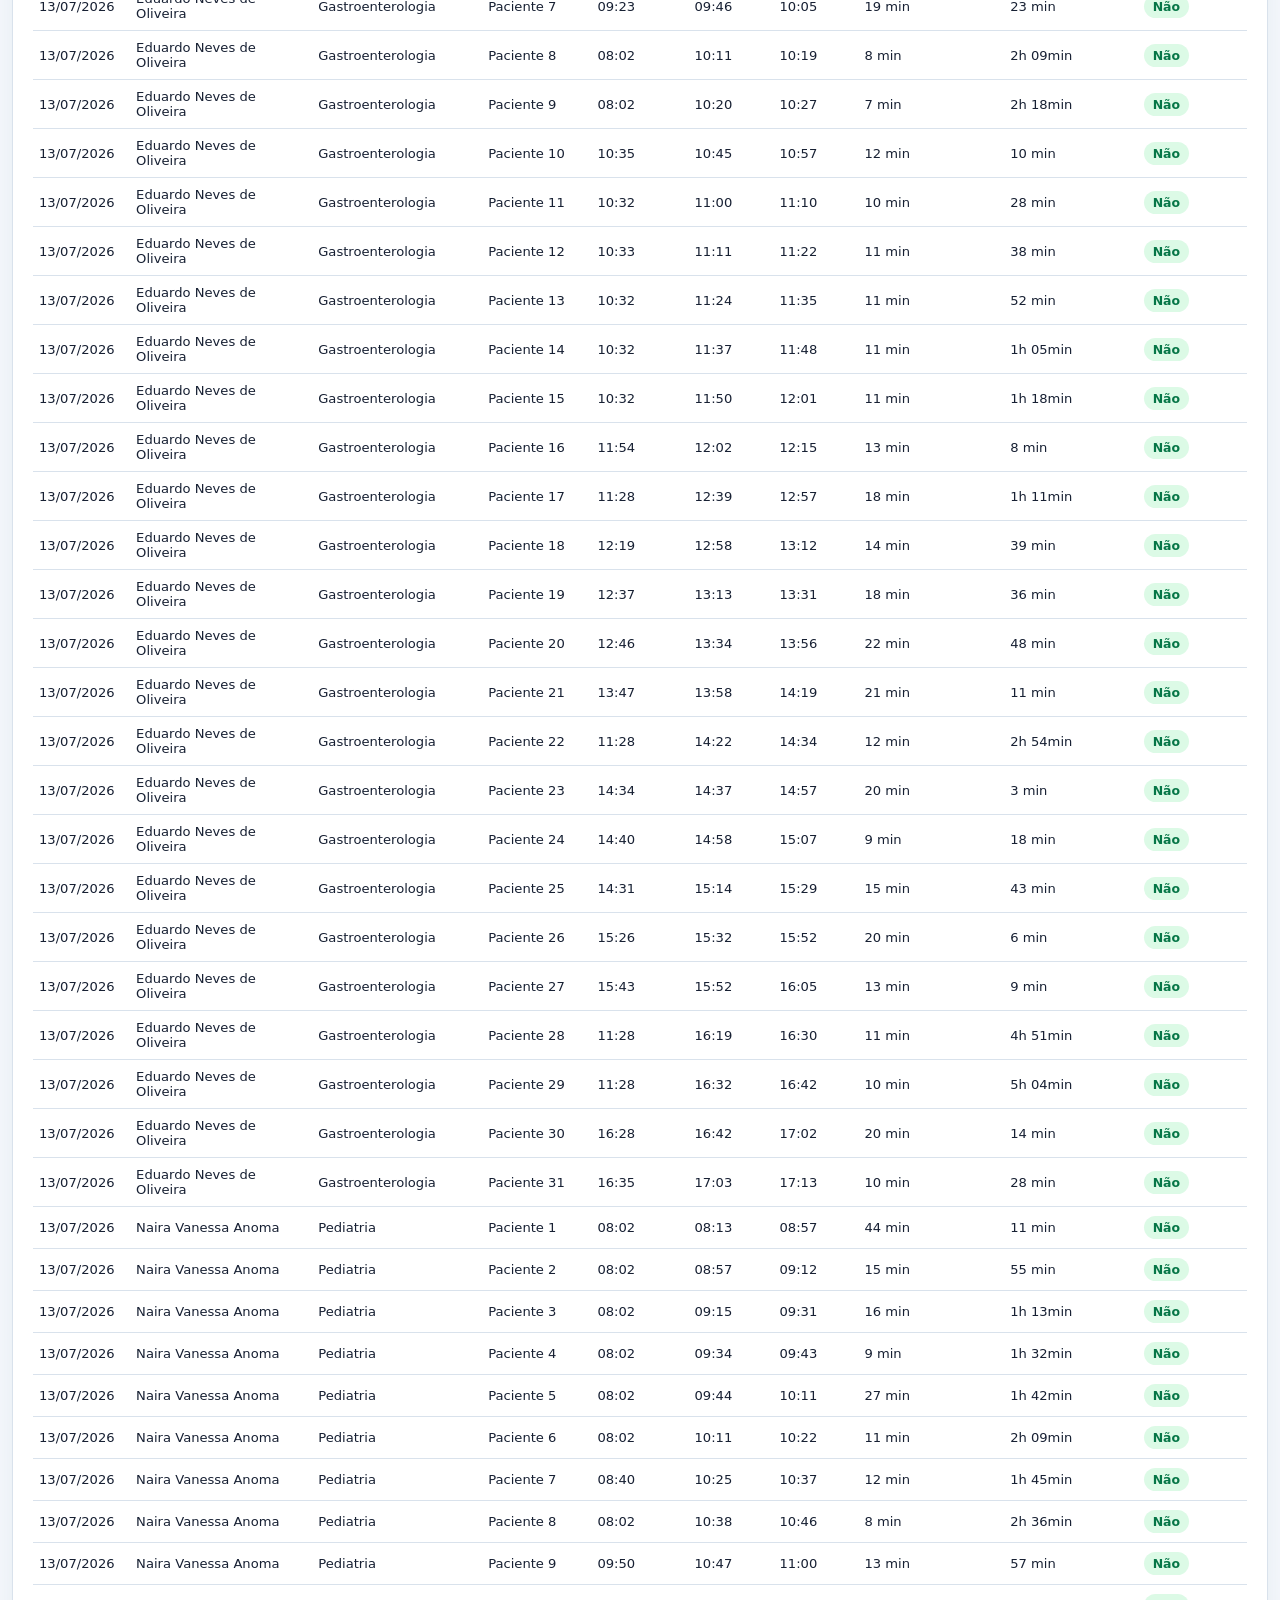
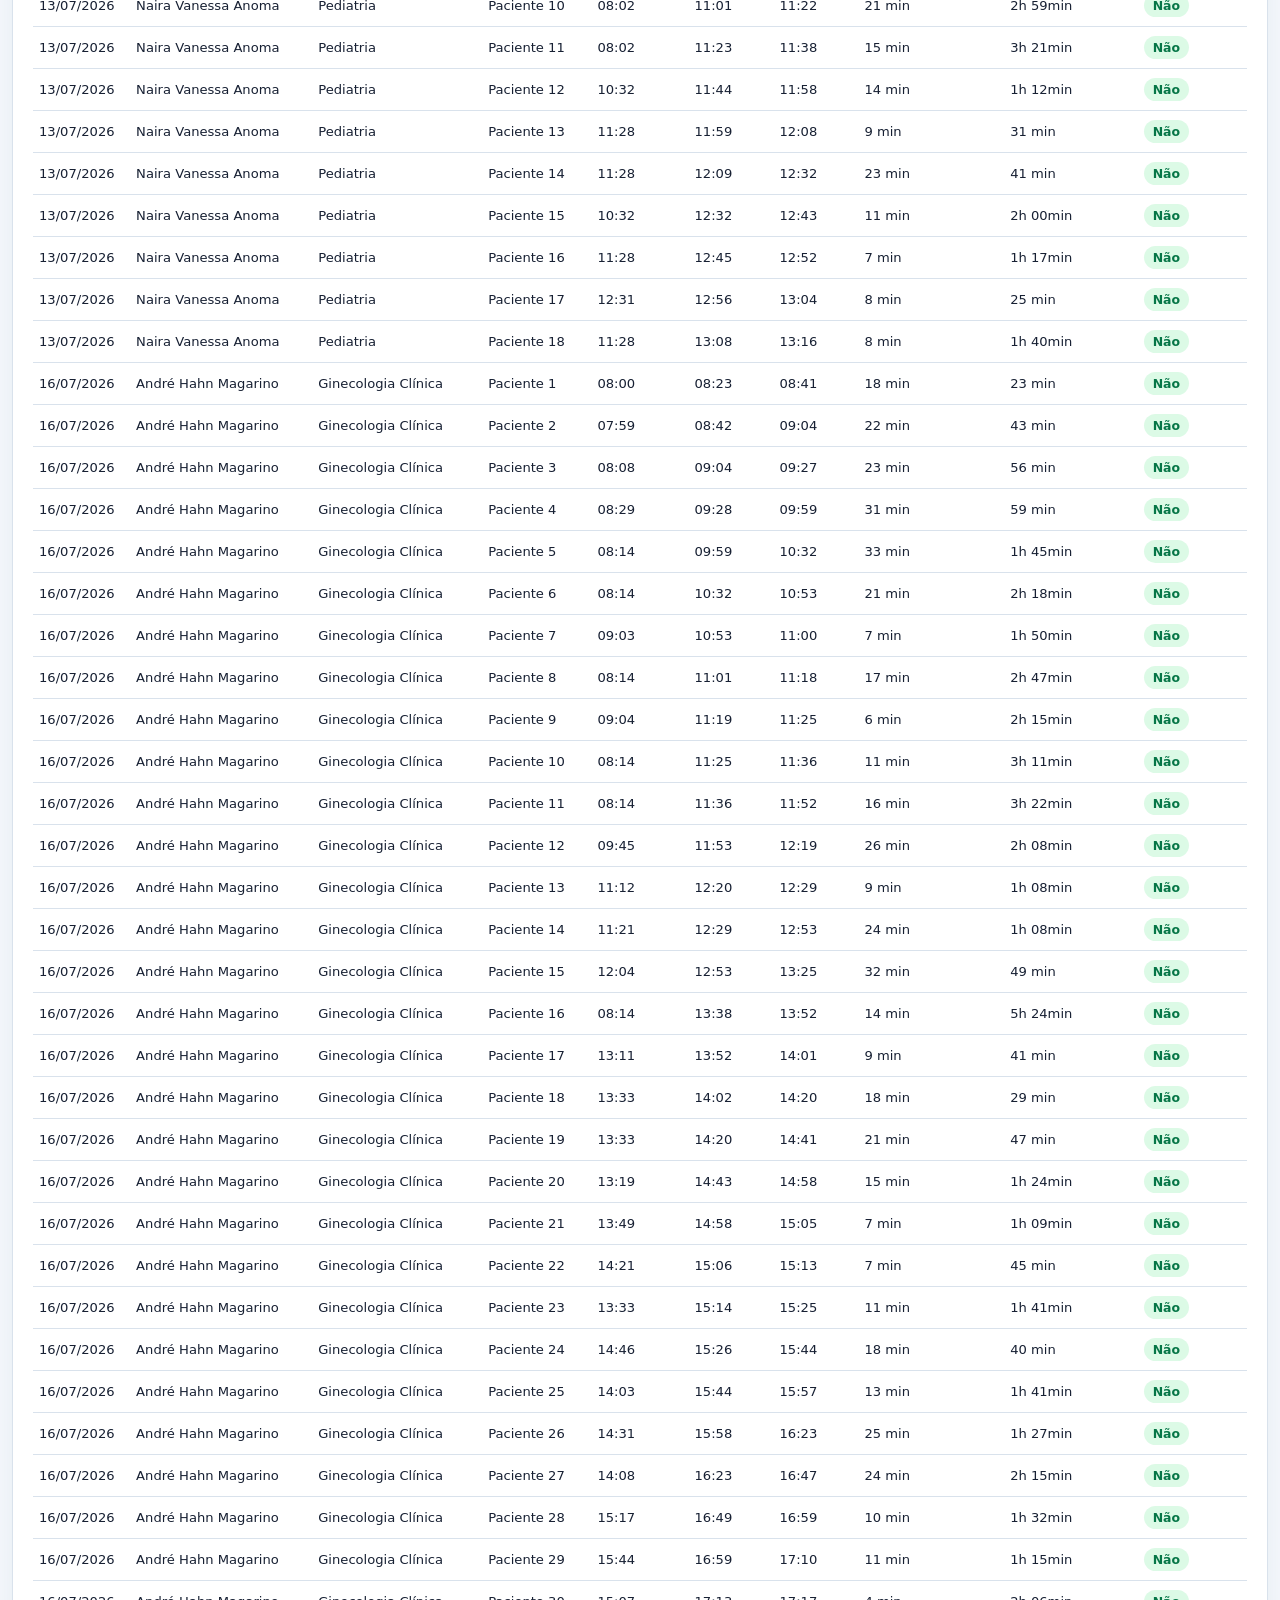
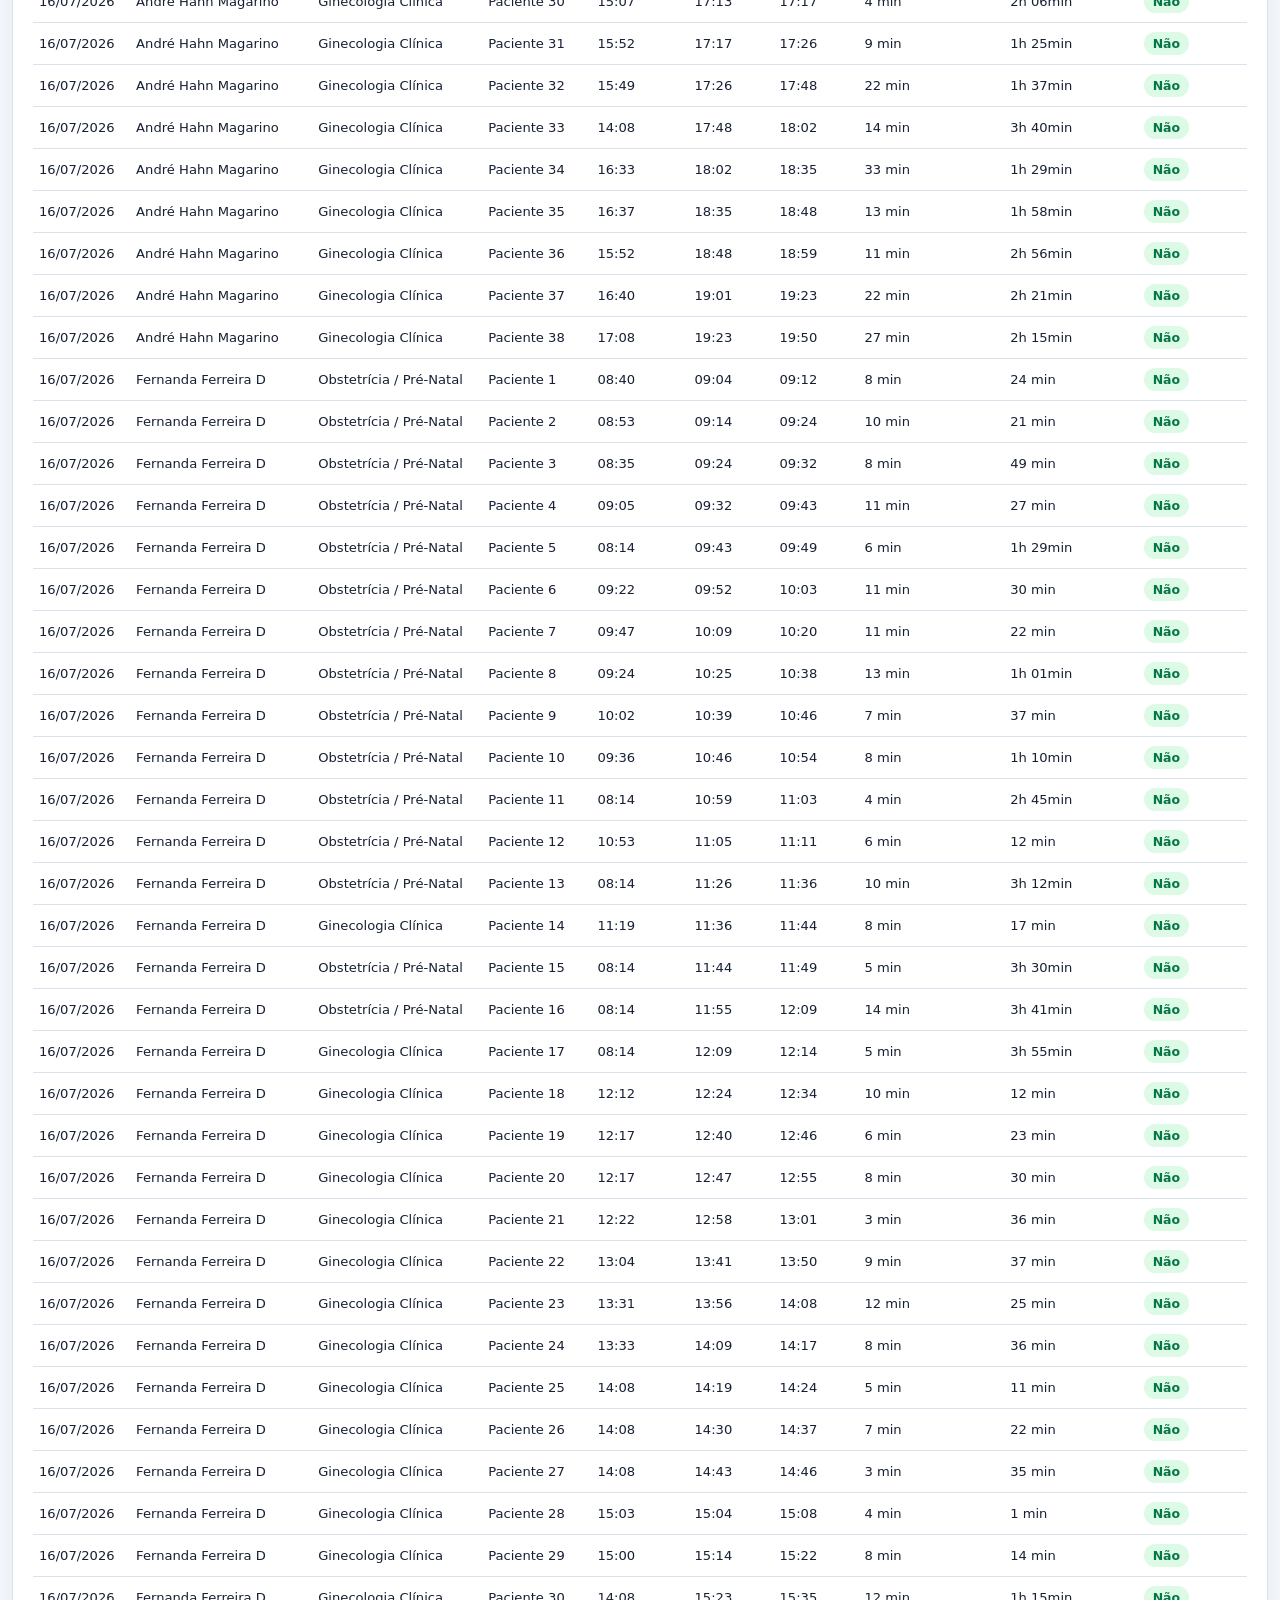
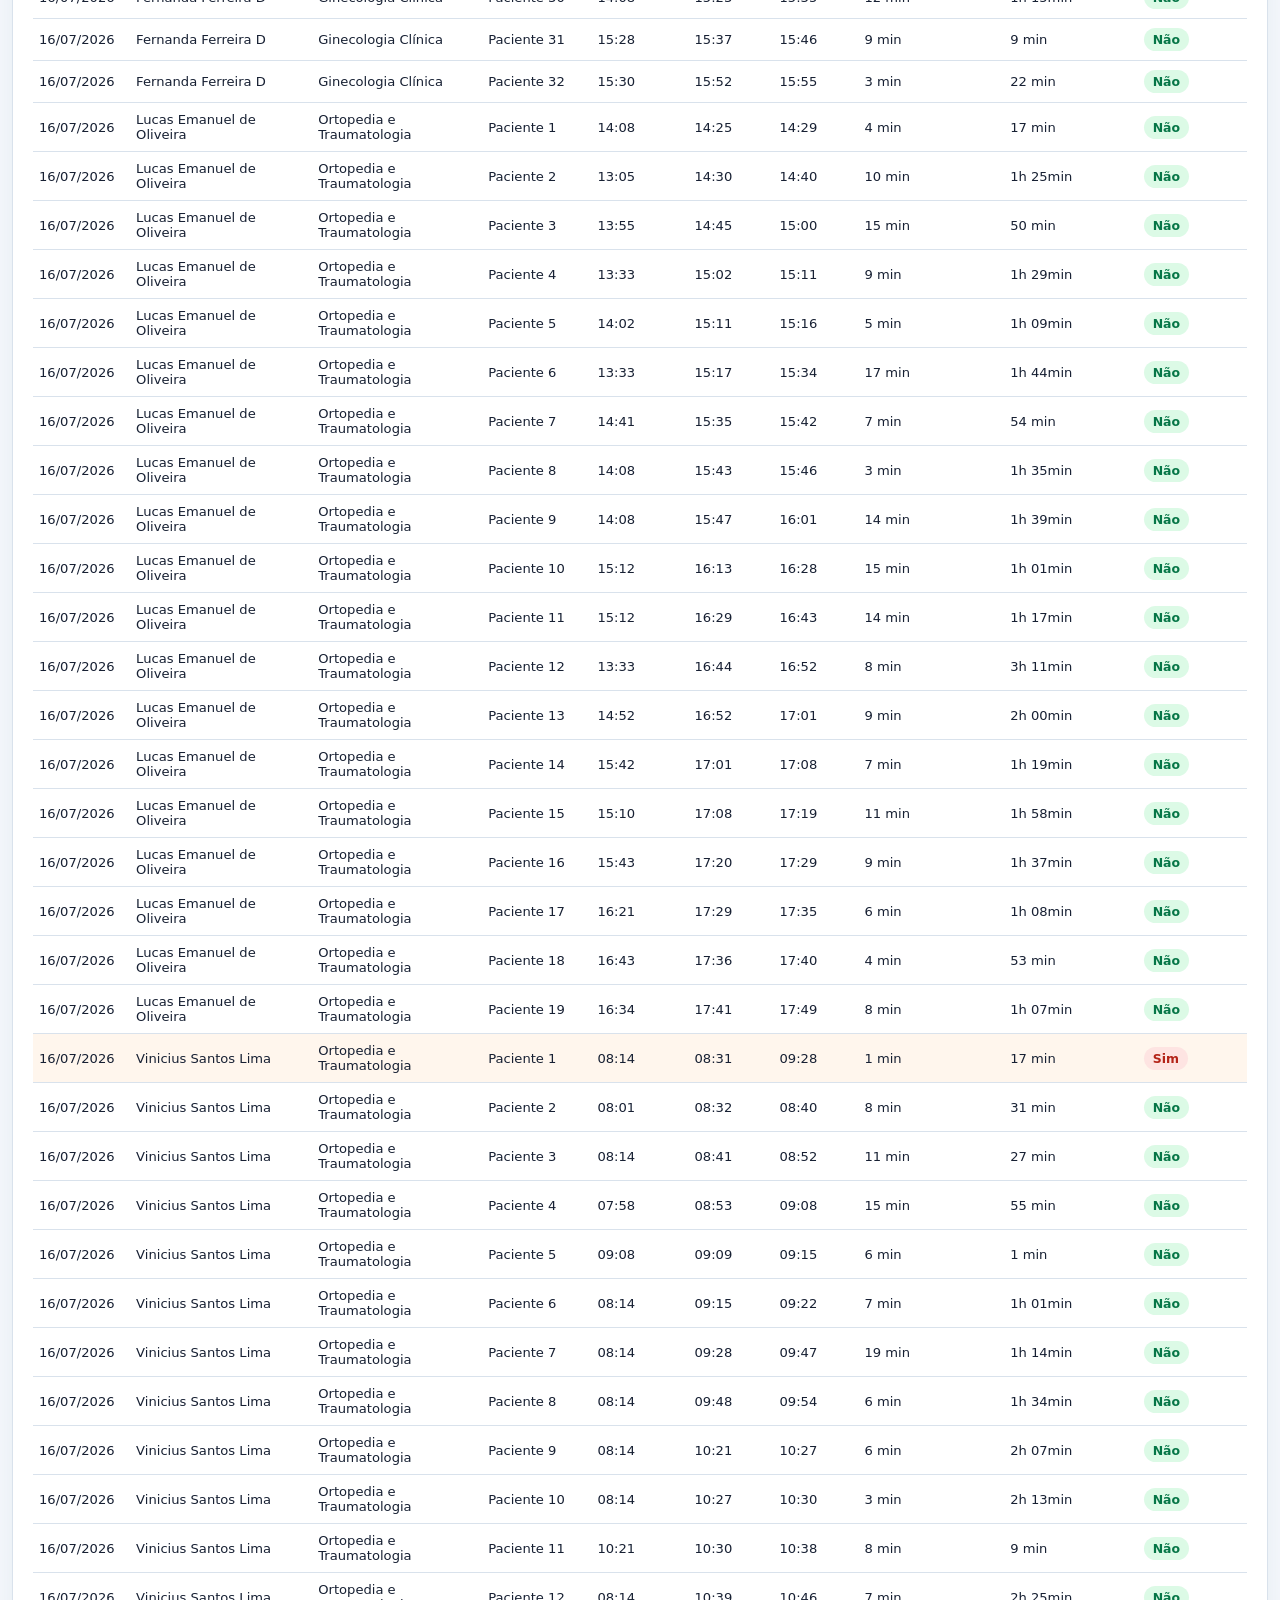
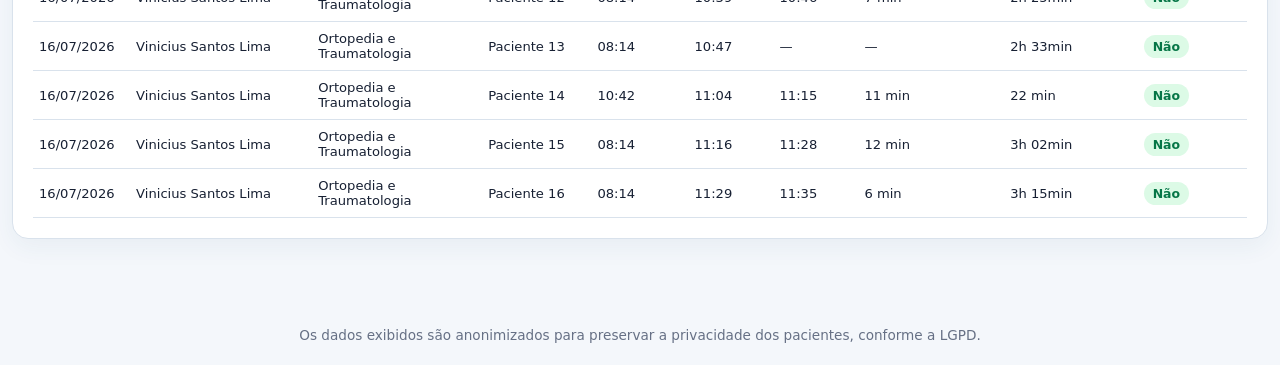
==== commit 01104978: "Add files via upload" ====
--- a/index.html
+++ b/index.html
@@ -86,7 +86,7 @@
   <section class="card">
     <h2>Atendimentos encontrados</h2>
     <div class="table-wrap">
-      <table>
+      <table class="appointments-table">
         <thead>
           <tr>
             <th>Data</th><th>Médico</th><th>Especialidade</th><th>Paciente</th>
--- a/styles.css
+++ b/styles.css
@@ -24,7 +24,7 @@
   padding: 28px 20px;
 }
 .header-inner, main {
-  width: min(1180px, calc(100% - 32px));
+  width: min(1460px, calc(100% - 24px));
   margin: 0 auto;
 }
 h1 { margin: 0 0 8px; font-size: clamp(1.6rem, 3vw, 2.4rem); }
@@ -190,3 +190,41 @@
 .analysis-table td:nth-child(5),
 .analysis-table td:nth-child(7),
 .analysis-table td:nth-child(8) { font-weight: 700; }
+
+
+/* Tabela principal compacta, sem rolagem lateral em telas de computador */
+.appointments-table {
+  min-width: 0;
+  width: 100%;
+  table-layout: fixed;
+  font-size: .82rem;
+}
+.appointments-table th,
+.appointments-table td {
+  white-space: normal;
+  overflow-wrap: anywhere;
+  padding: 9px 6px;
+  vertical-align: middle;
+}
+.appointments-table th:nth-child(1) { width: 8%; }
+.appointments-table th:nth-child(2) { width: 15%; }
+.appointments-table th:nth-child(3) { width: 14%; }
+.appointments-table th:nth-child(4) { width: 9%; }
+.appointments-table th:nth-child(5) { width: 8%; }
+.appointments-table th:nth-child(6) { width: 7%; }
+.appointments-table th:nth-child(7) { width: 7%; }
+.appointments-table th:nth-child(8) { width: 12%; }
+.appointments-table th:nth-child(9) { width: 11%; }
+.appointments-table th:nth-child(10) { width: 9%; }
+
+@media (max-width: 900px) {
+  .table-wrap { overflow-x: auto; }
+  .appointments-table {
+    min-width: 1050px;
+    table-layout: auto;
+  }
+  .appointments-table th,
+  .appointments-table td {
+    white-space: nowrap;
+  }
+}
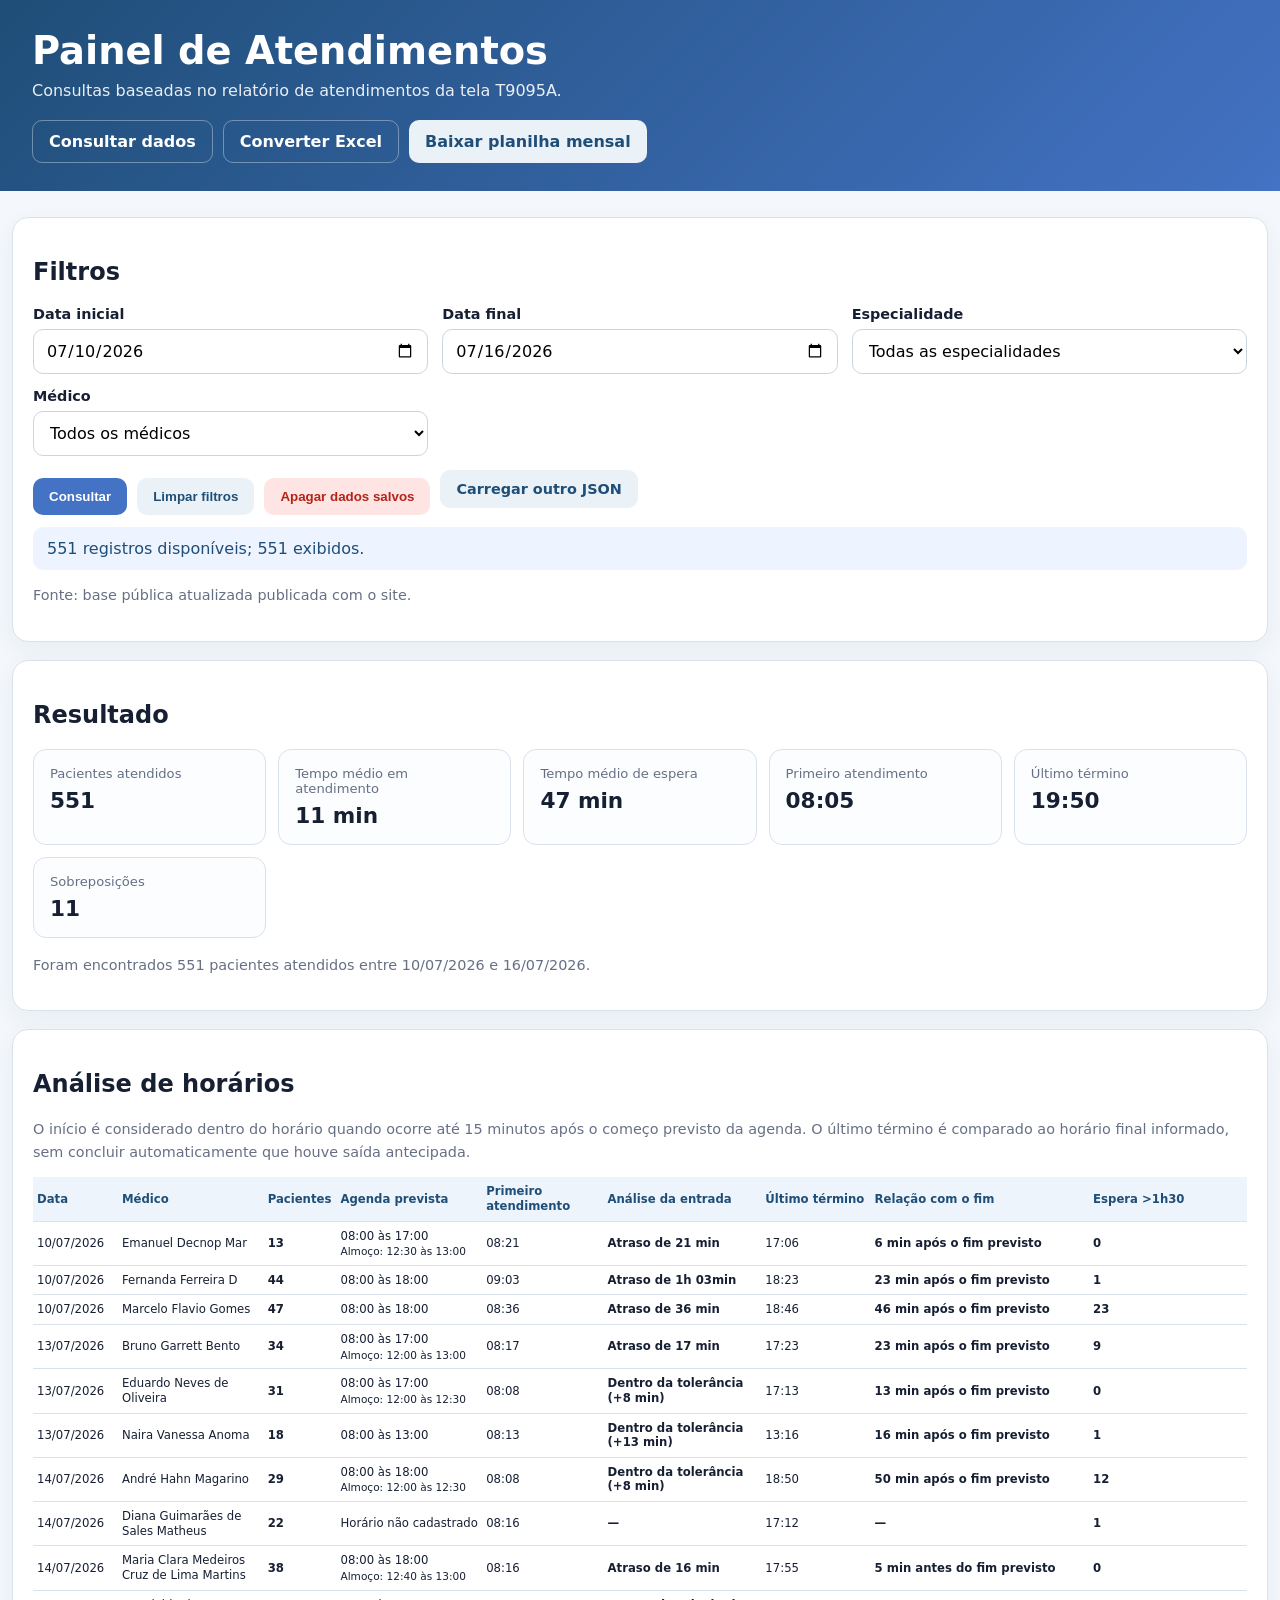
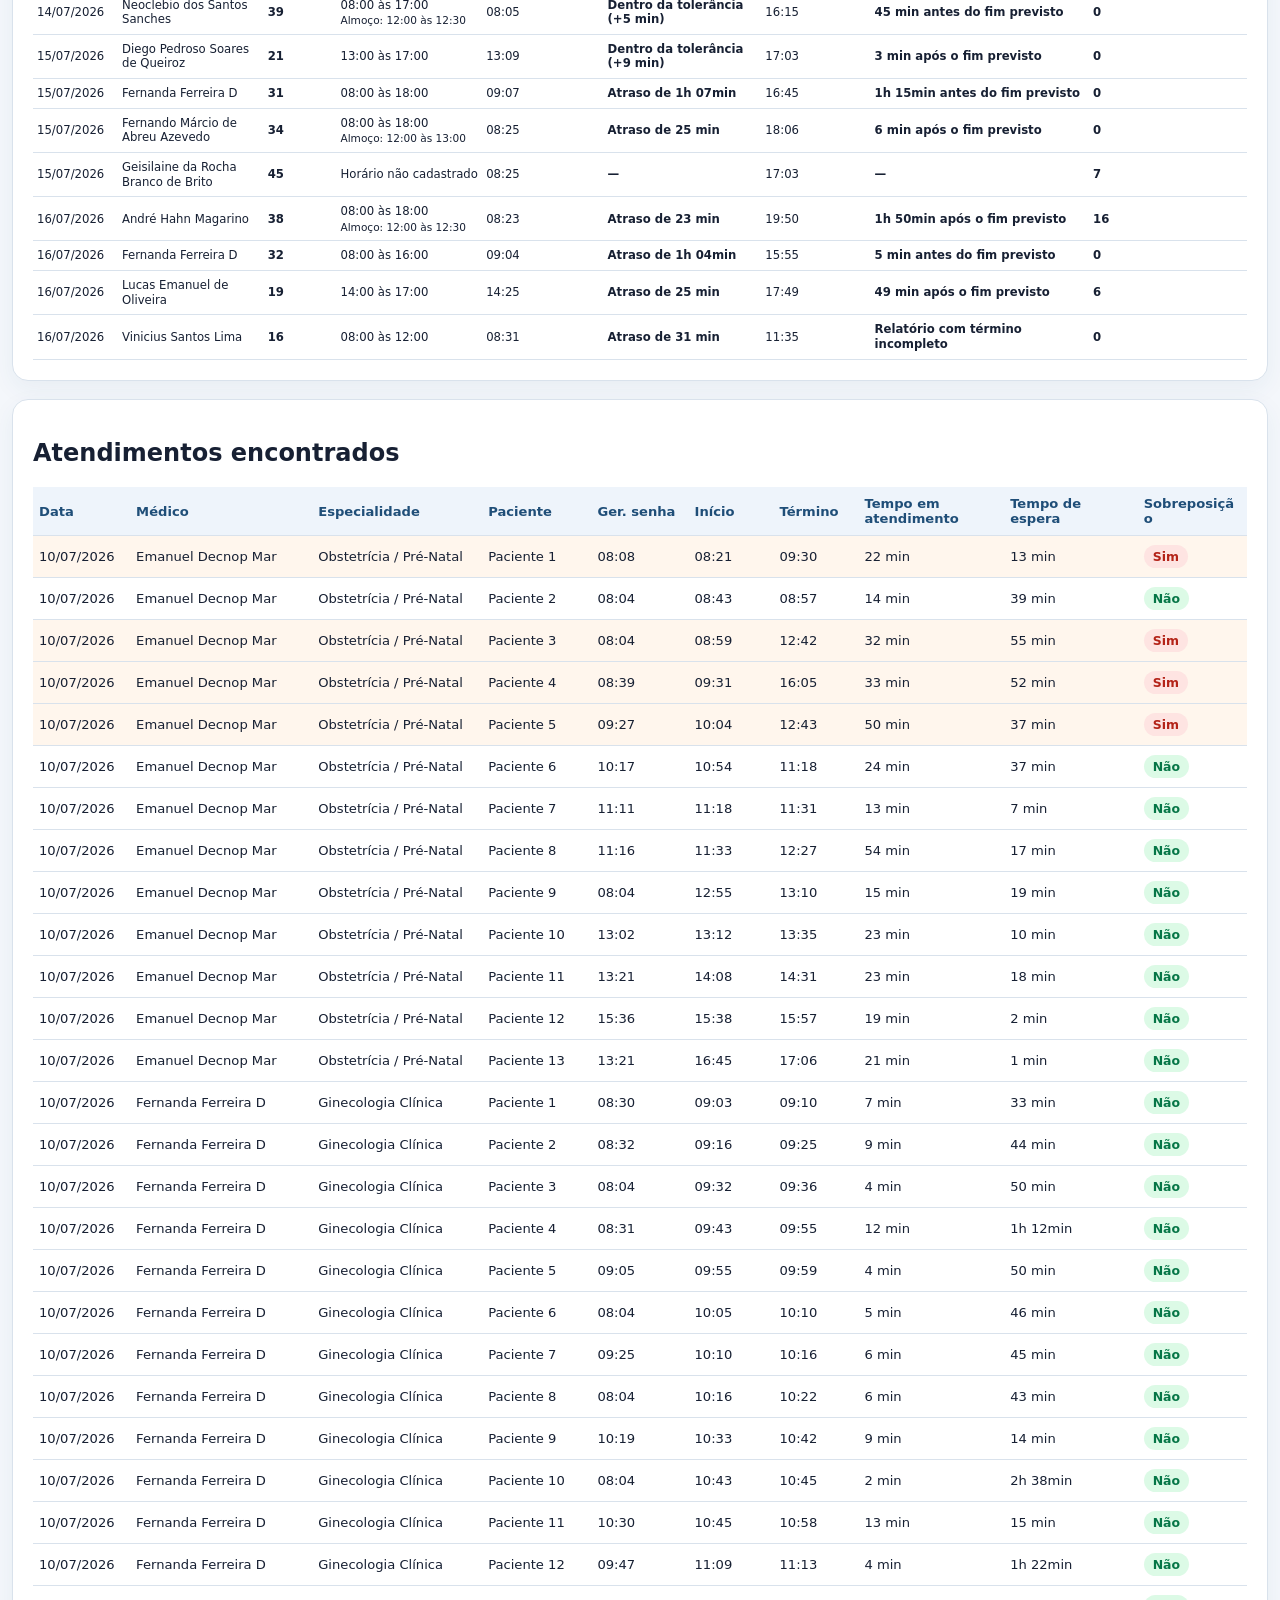
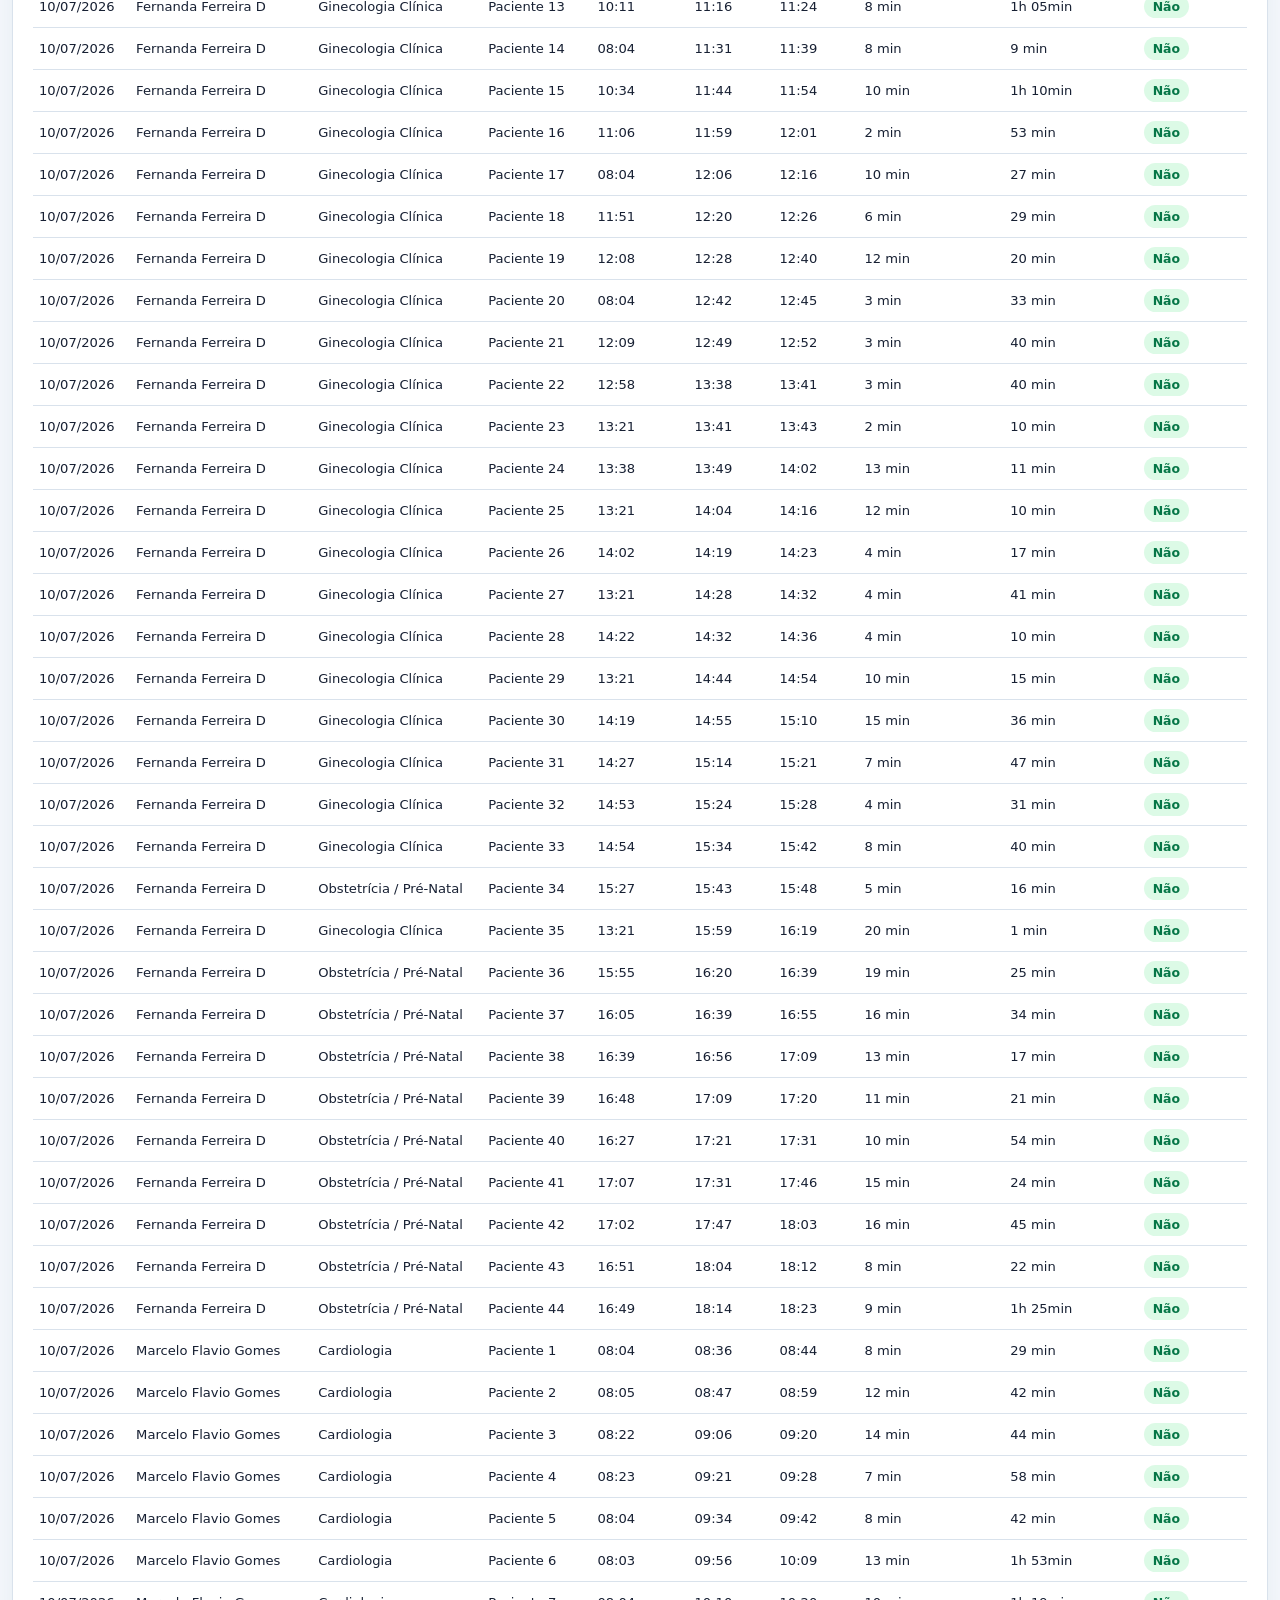
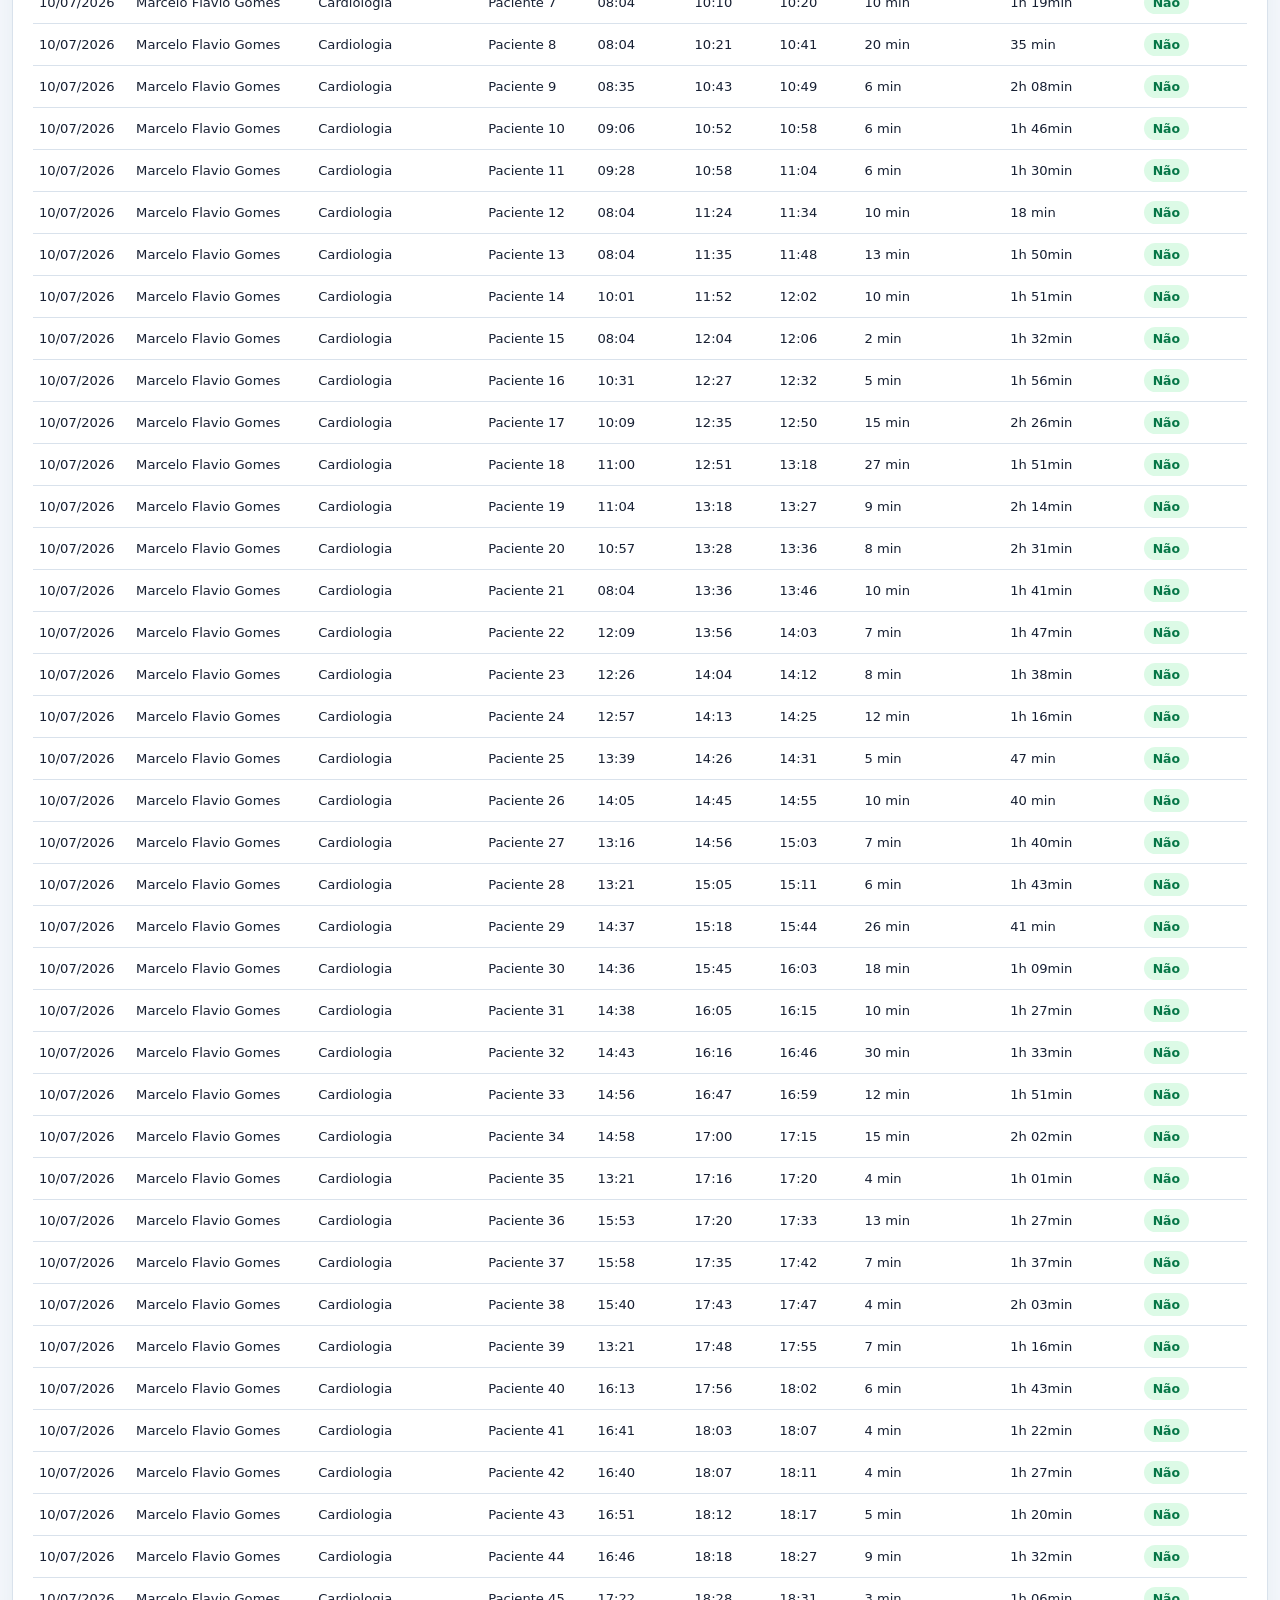
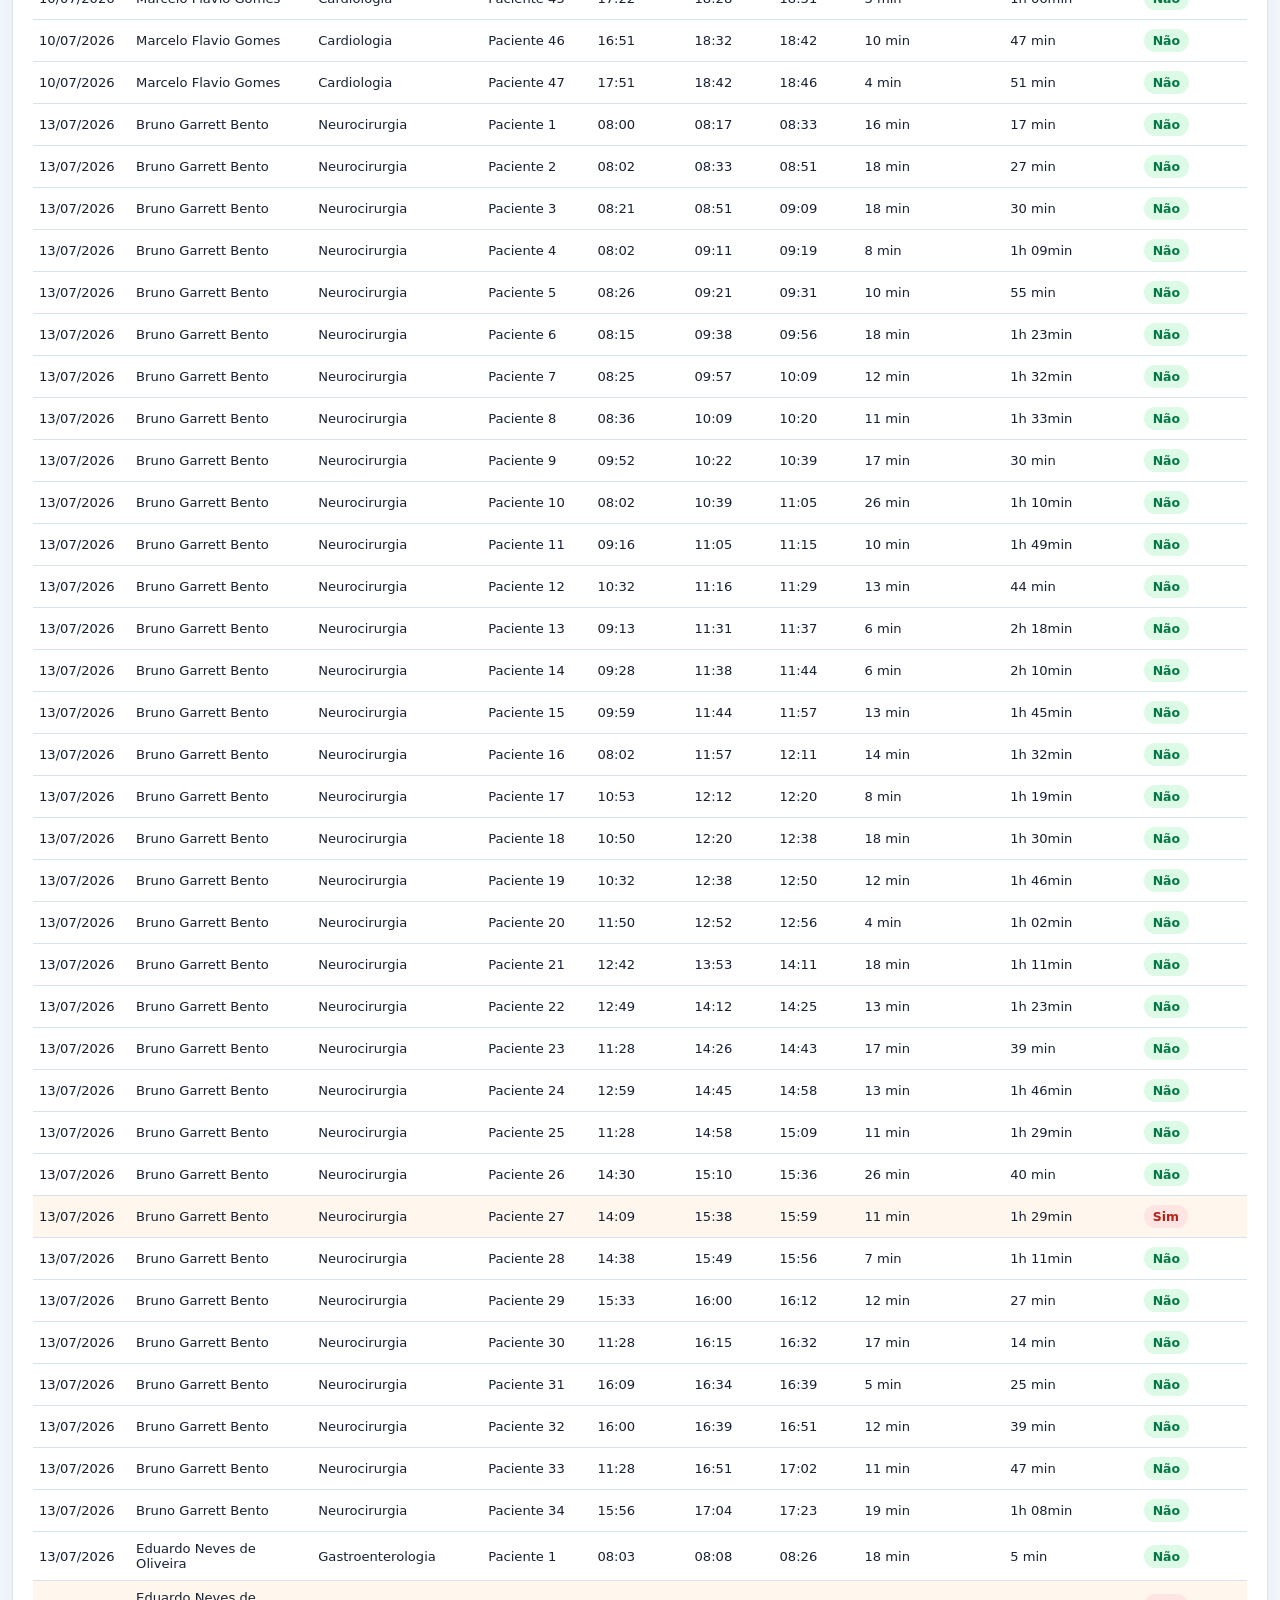
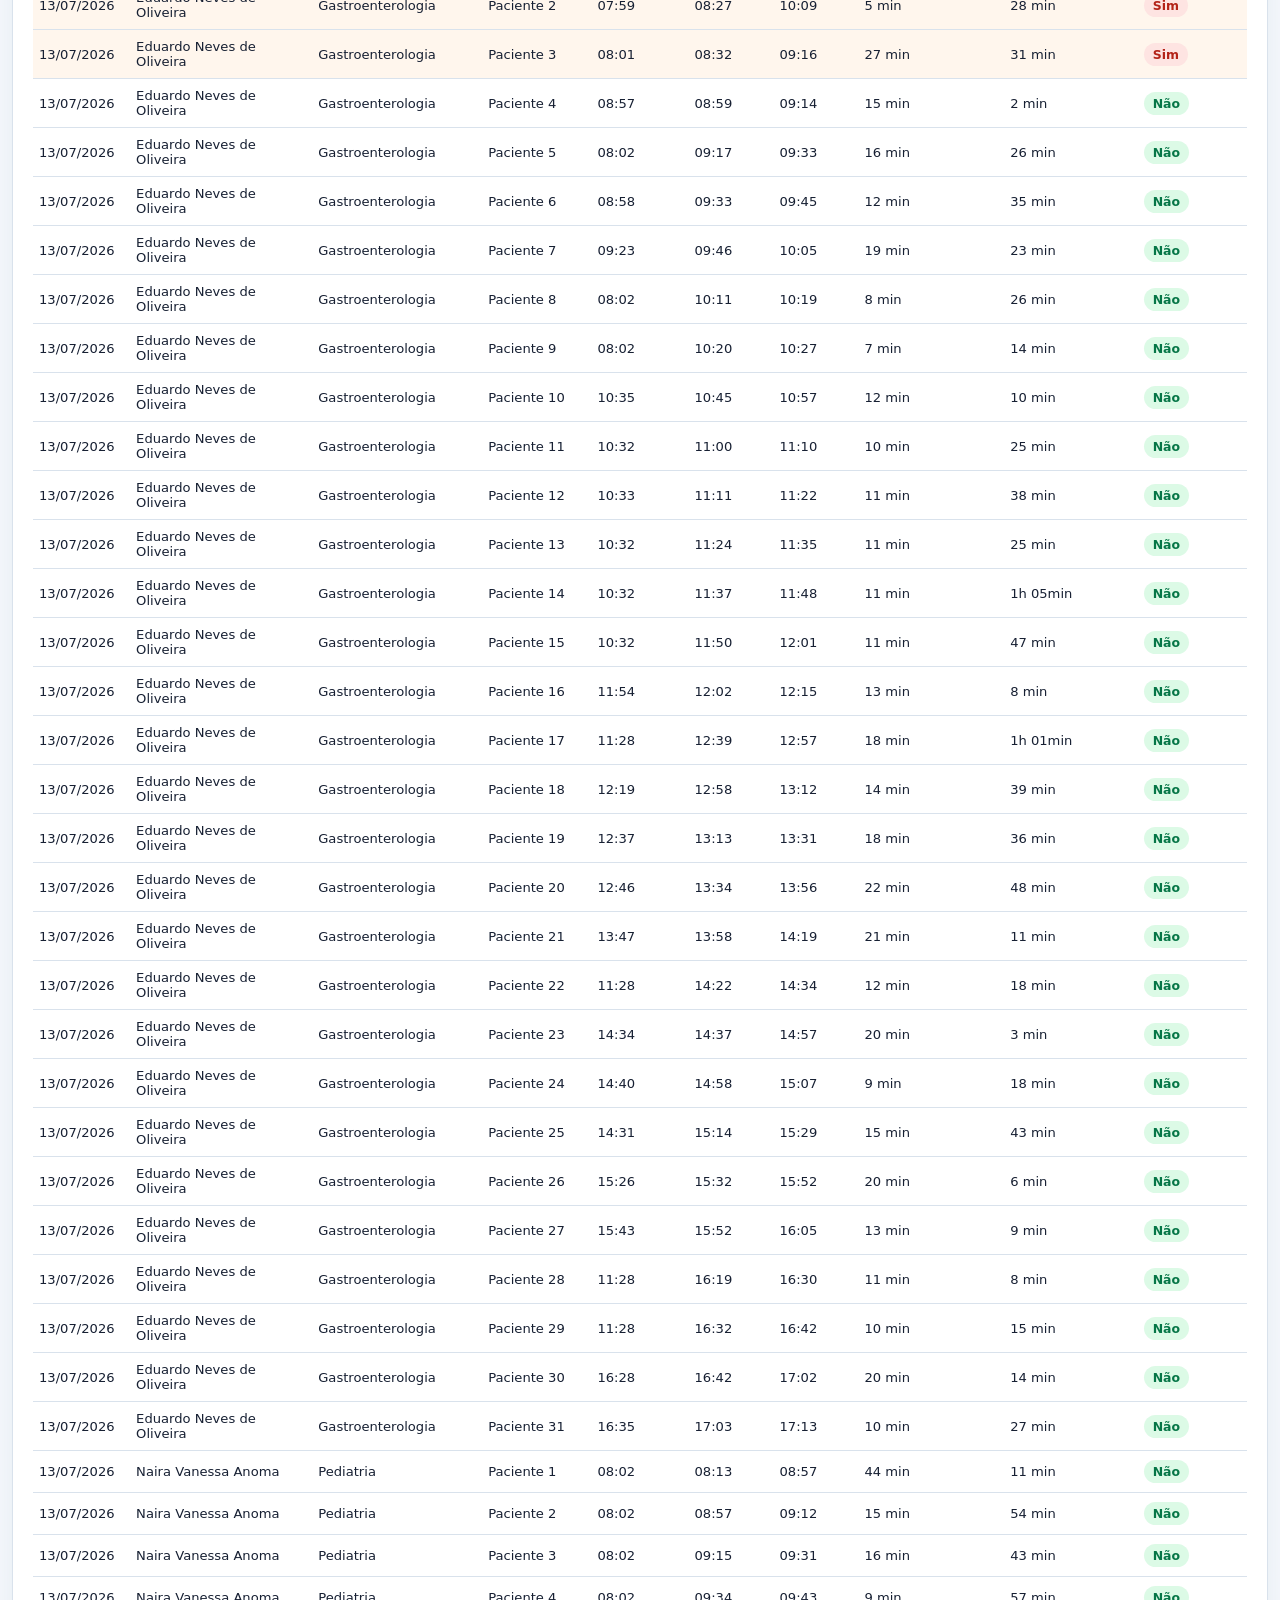
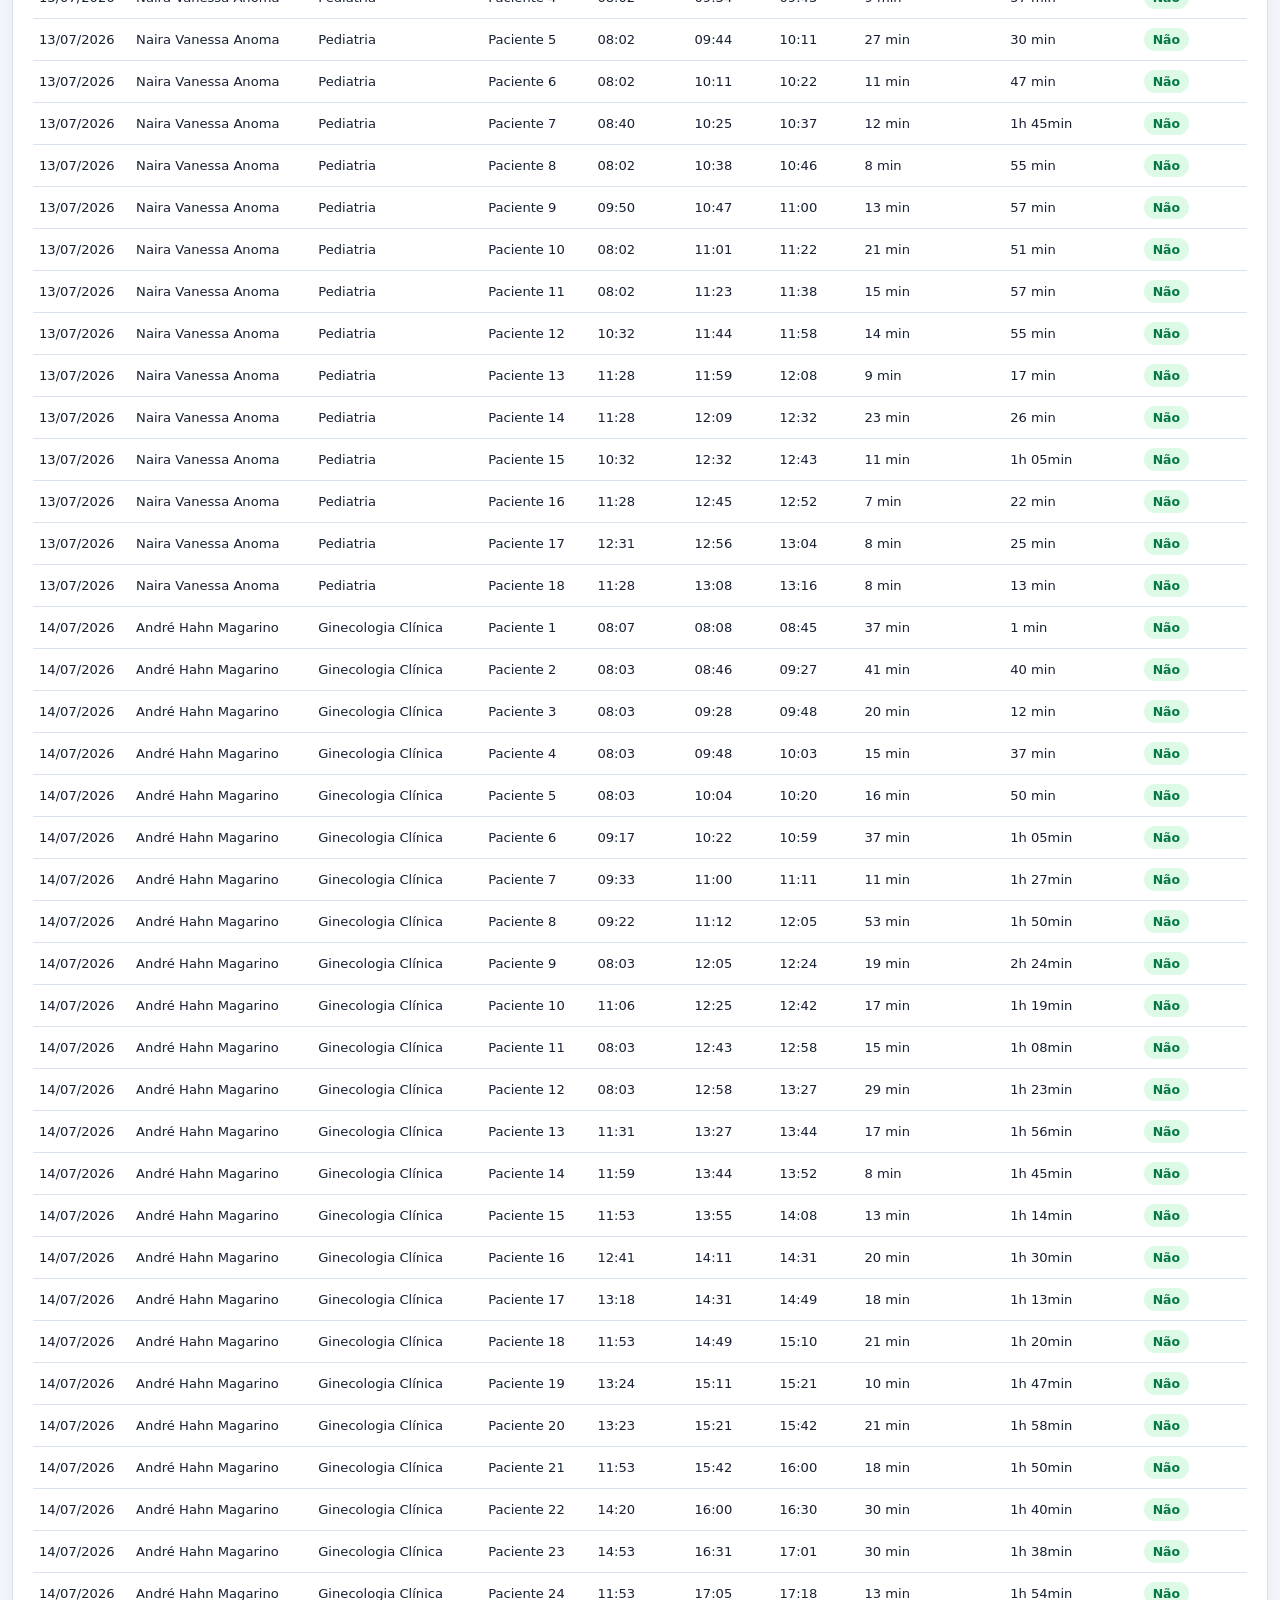
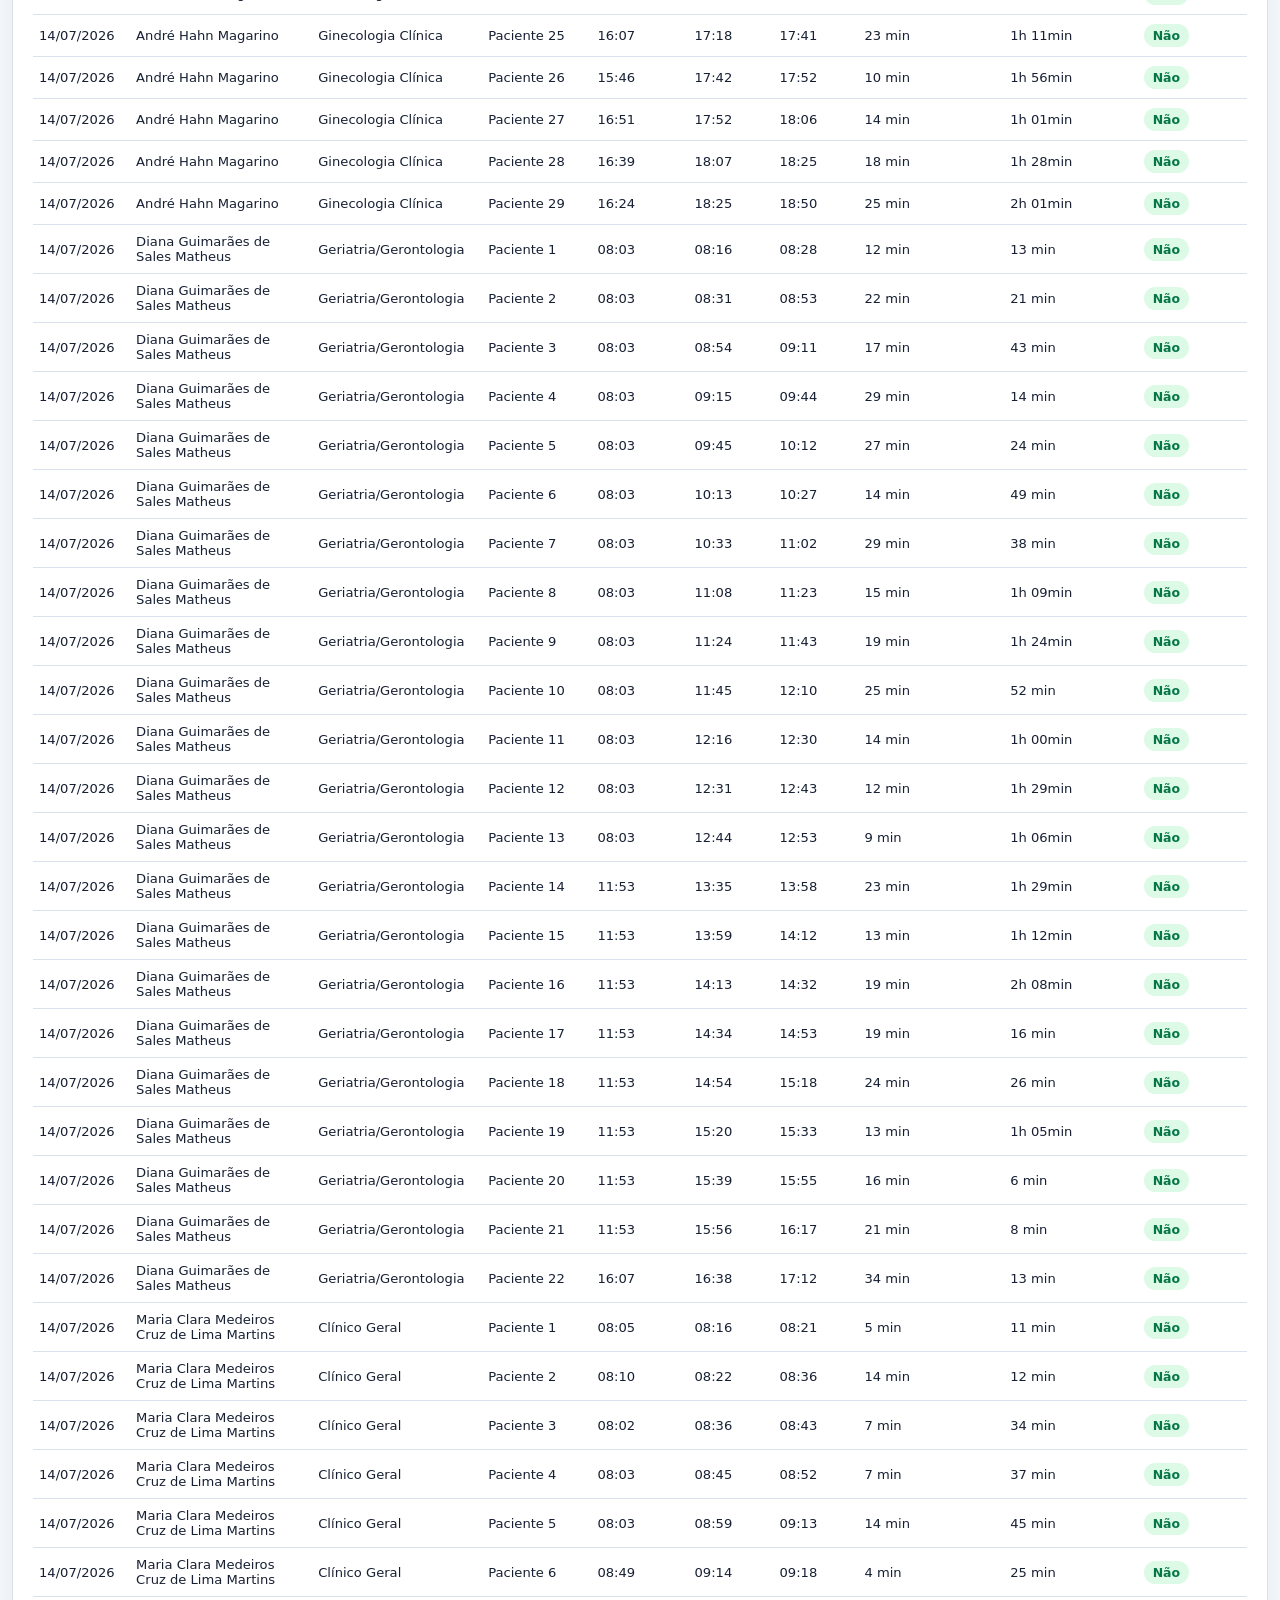
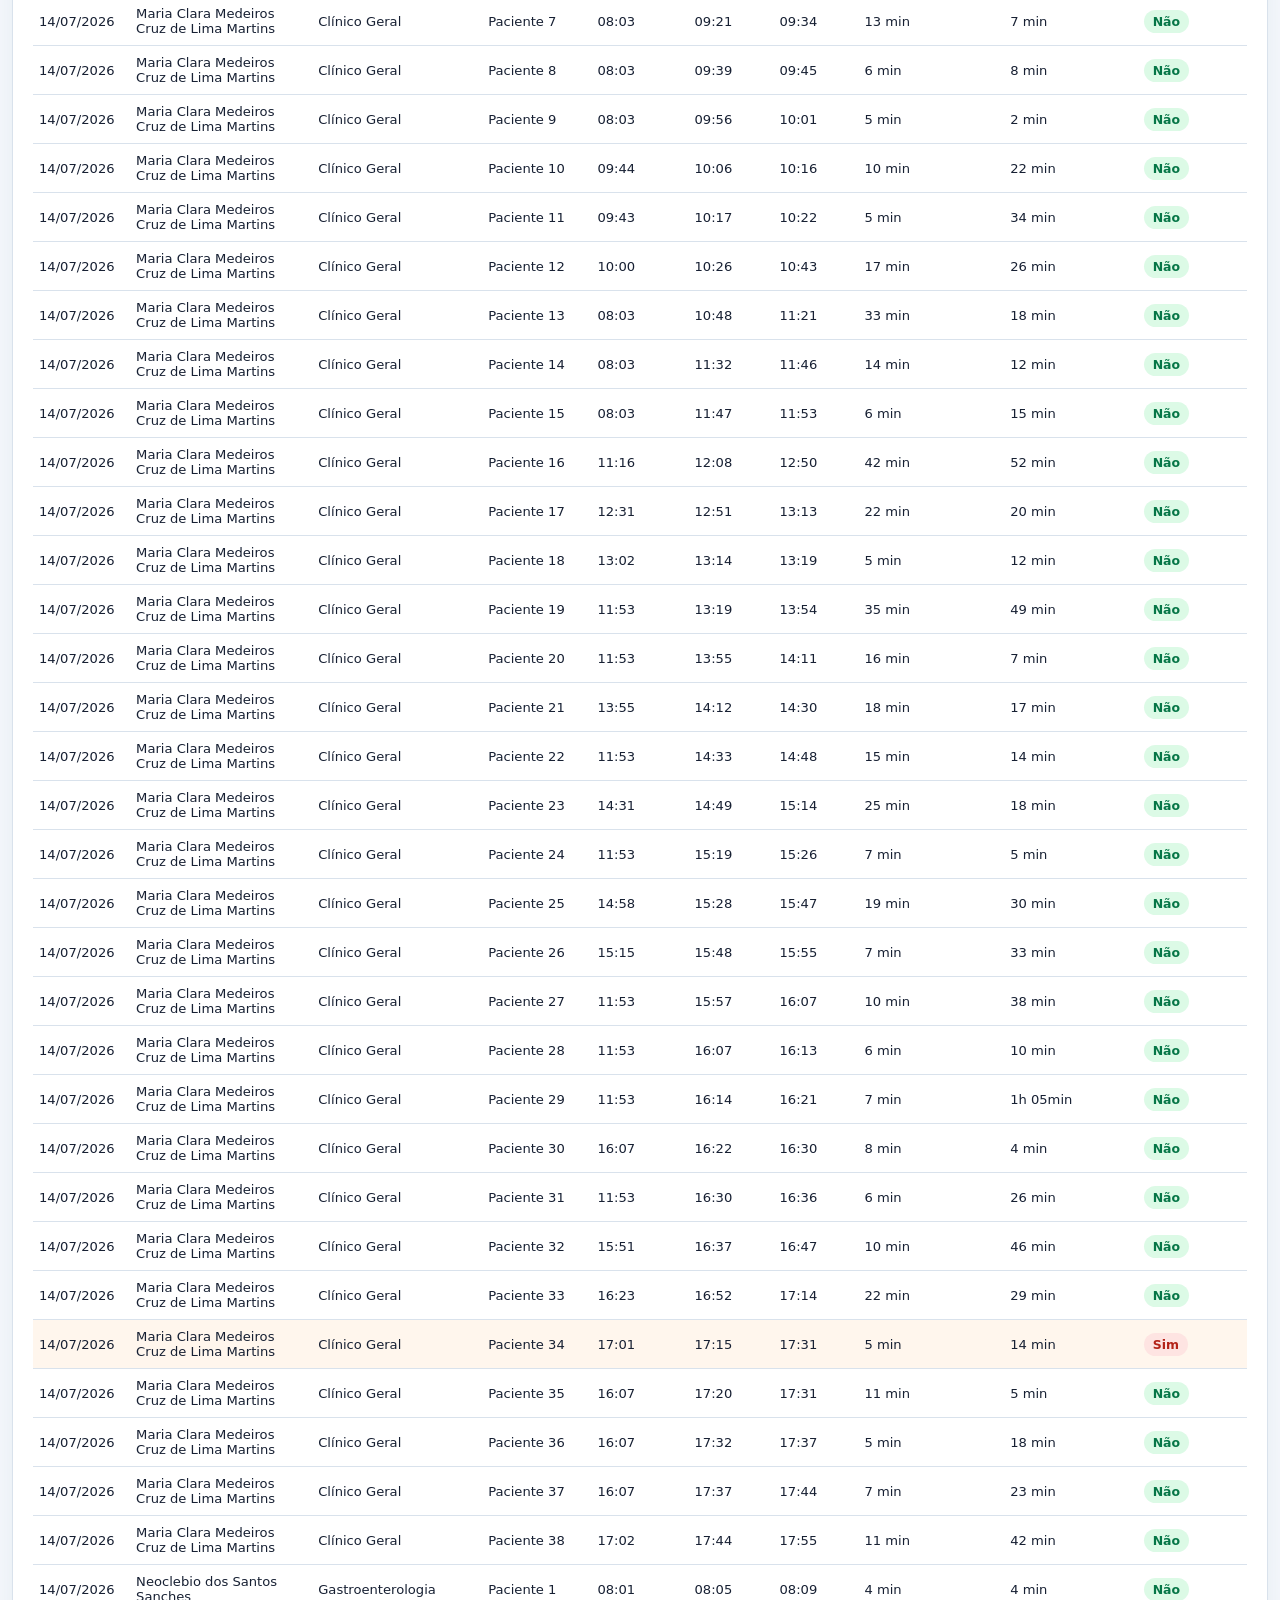
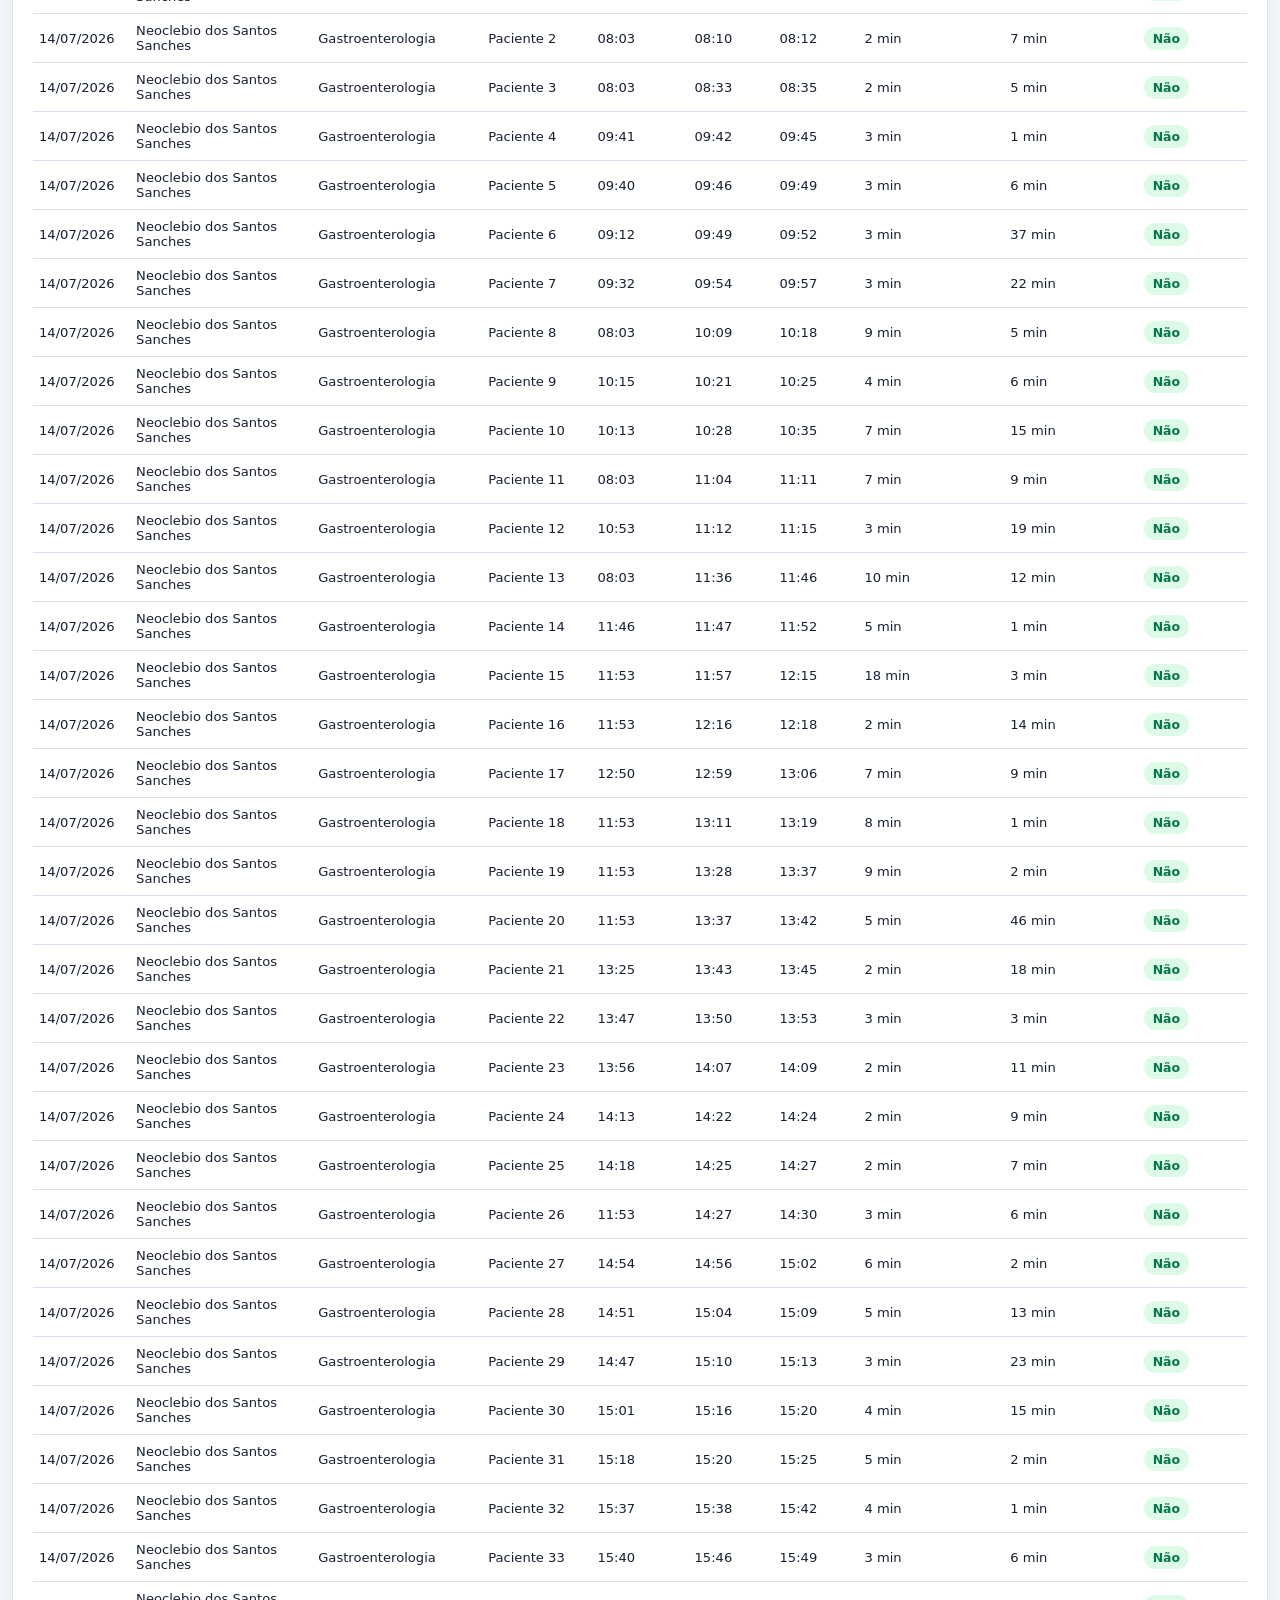
==== commit 5790b70a: "Add files via upload" ====
--- a/index.html
+++ b/index.html
@@ -73,9 +73,9 @@
       <table class="analysis-table">
         <thead>
           <tr>
-            <th>Data</th><th>Médico</th><th>Agenda prevista</th><th>Primeiro atendimento</th>
+            <th>Data</th><th>Médico</th><th>Pacientes</th><th>Agenda prevista</th><th>Primeiro atendimento</th>
             <th>Análise da entrada</th><th>Último término</th><th>Relação com o fim</th>
-            <th>Espera acima de 1h30</th>
+            <th>Espera &gt;1h30</th>
           </tr>
         </thead>
         <tbody id="scheduleAnalysisBody"></tbody>
--- a/styles.css
+++ b/styles.css
@@ -186,10 +186,58 @@
   .card { padding: 15px; }
 }
 
-.analysis-table { min-width: 1180px; }
-.analysis-table td:nth-child(5),
-.analysis-table td:nth-child(7),
-.analysis-table td:nth-child(8) { font-weight: 700; }
+/* Análise de horários compacta em telas de computador */
+.analysis-table {
+  width: 100%;
+  min-width: 0;
+  table-layout: fixed;
+  font-size: .73rem;
+}
+
+.analysis-table th,
+.analysis-table td {
+  padding: 7px 4px;
+  white-space: normal;
+  overflow-wrap: anywhere;
+  line-height: 1.25;
+  vertical-align: middle;
+}
+
+.analysis-table th:nth-child(1) { width: 7%; }
+.analysis-table th:nth-child(2) { width: 12%; }
+.analysis-table th:nth-child(3) { width: 6%; }
+.analysis-table th:nth-child(4) { width: 12%; }
+.analysis-table th:nth-child(5) { width: 10%; }
+.analysis-table th:nth-child(6) { width: 13%; }
+.analysis-table th:nth-child(7) { width: 9%; }
+.analysis-table th:nth-child(8) { width: 18%; }
+.analysis-table th:nth-child(9) { width: 13%; }
+
+.analysis-table td:nth-child(3),
+.analysis-table td:nth-child(6),
+.analysis-table td:nth-child(8),
+.analysis-table td:nth-child(9) { font-weight: 700; }
+
+.analysis-table small {
+  display: block;
+  margin-top: 2px;
+  font-size: .66rem;
+  line-height: 1.2;
+}
+
+@media (max-width: 900px) {
+  .analysis-table {
+    min-width: 1120px;
+    table-layout: auto;
+    font-size: .82rem;
+  }
+
+  .analysis-table th,
+  .analysis-table td {
+    white-space: nowrap;
+    overflow-wrap: normal;
+  }
+}
 
 
 /* Tabela principal compacta, sem rolagem lateral em telas de computador */
@@ -220,7 +268,7 @@
 @media (max-width: 900px) {
   .table-wrap { overflow-x: auto; }
   .appointments-table {
-    min-width: 1050px;
+    min-width: 1120px;
     table-layout: auto;
   }
   .appointments-table th,
